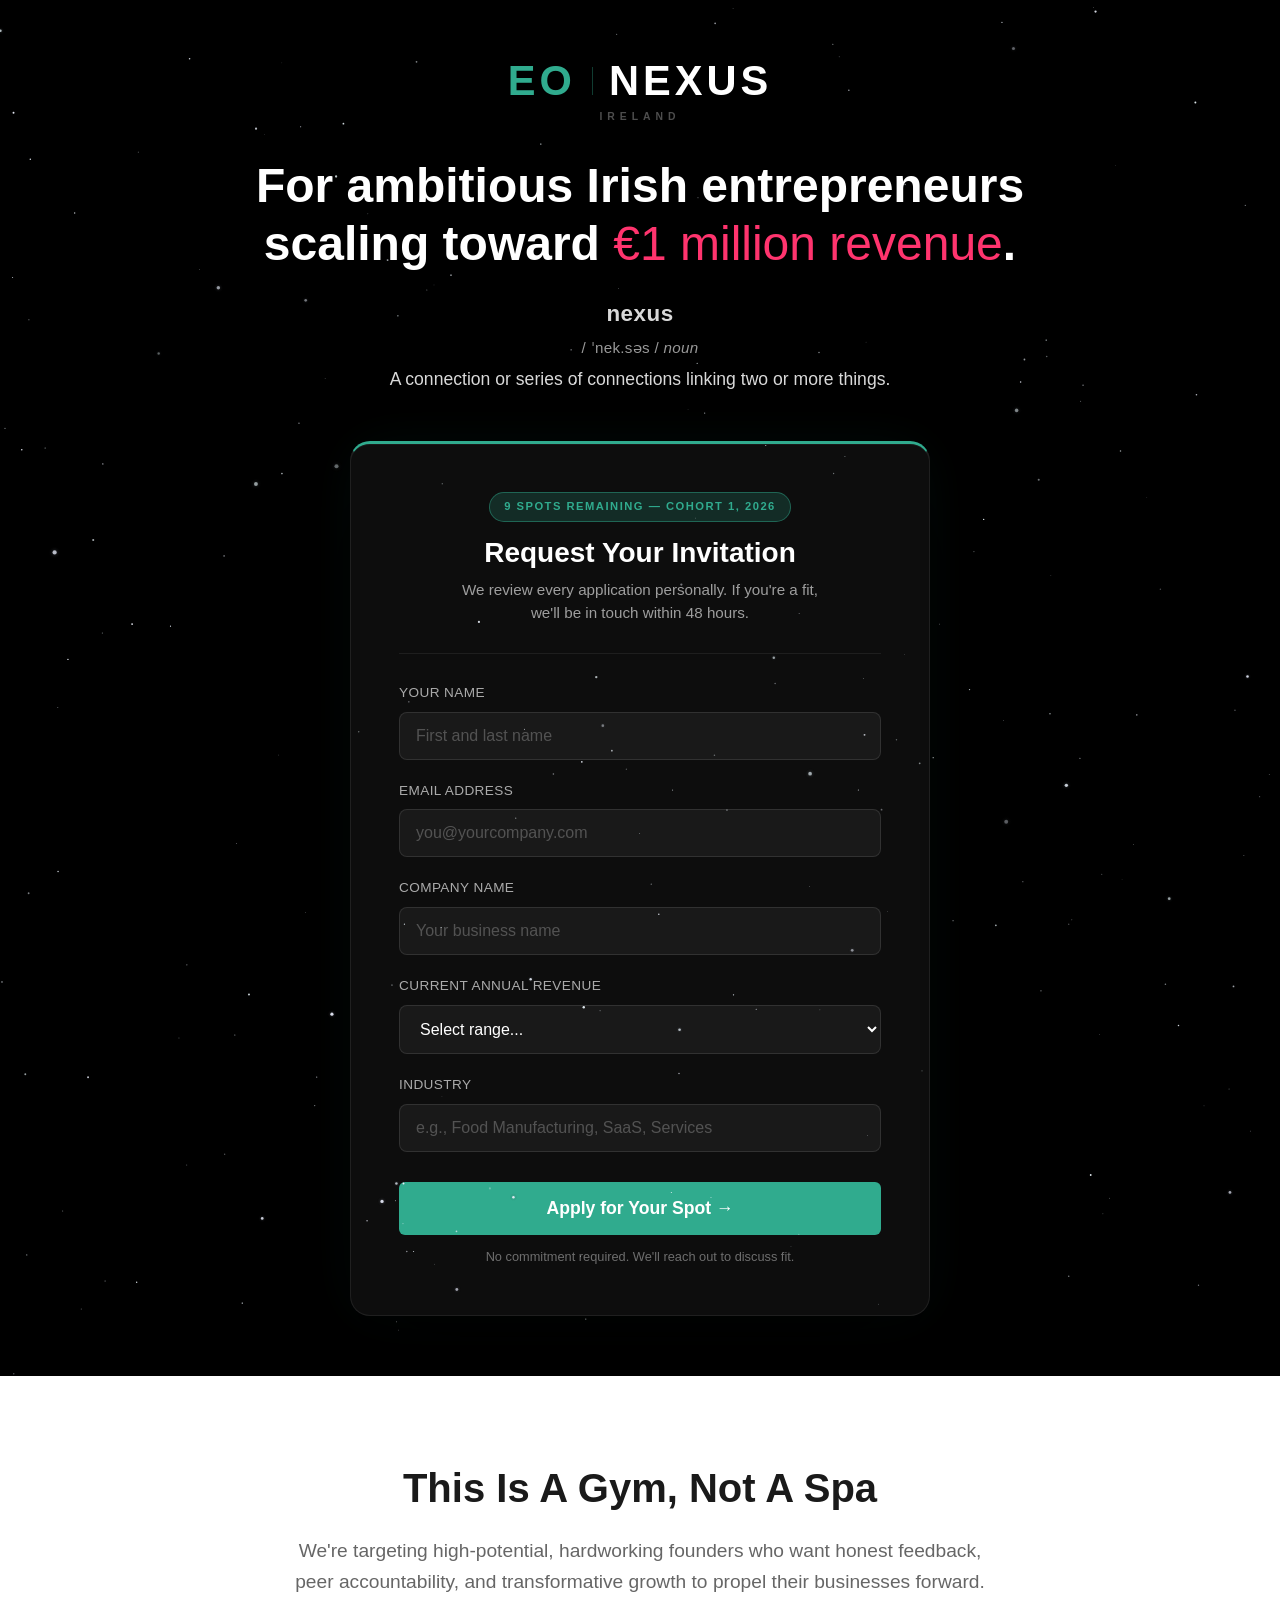
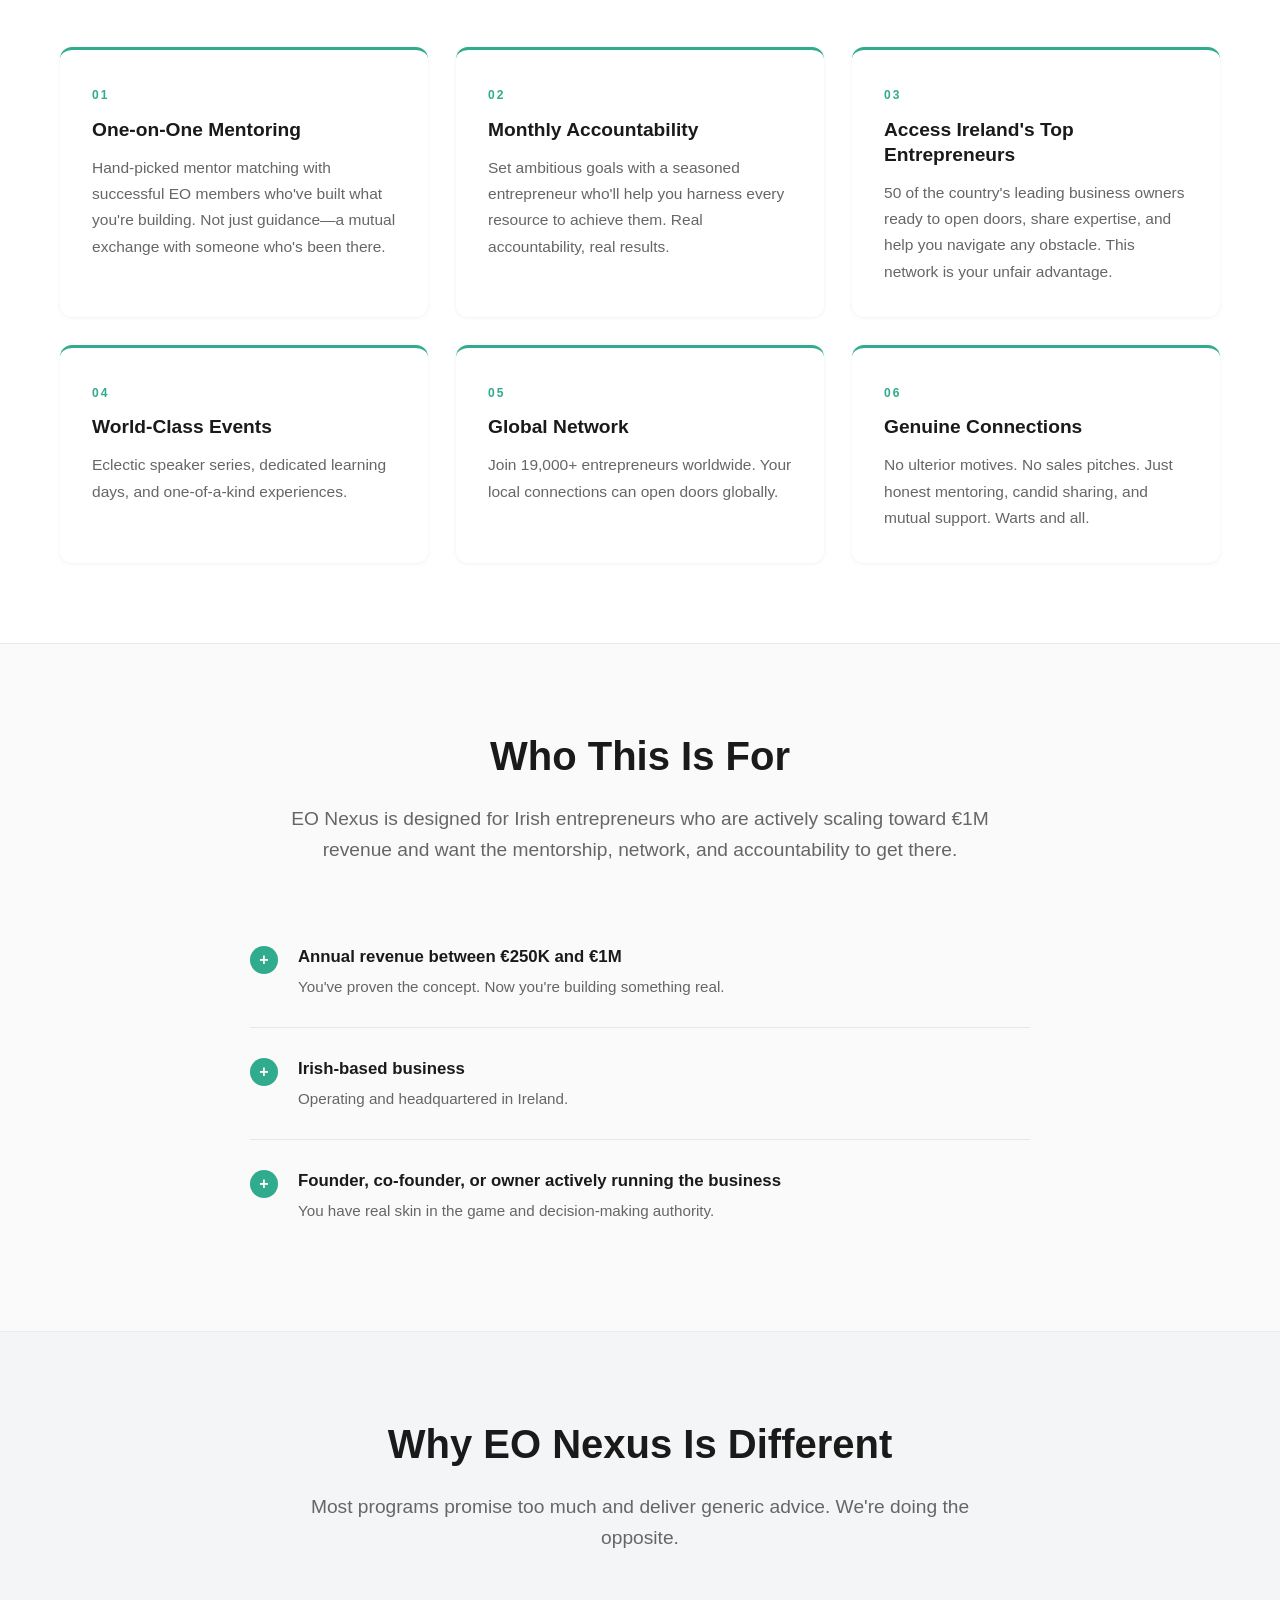
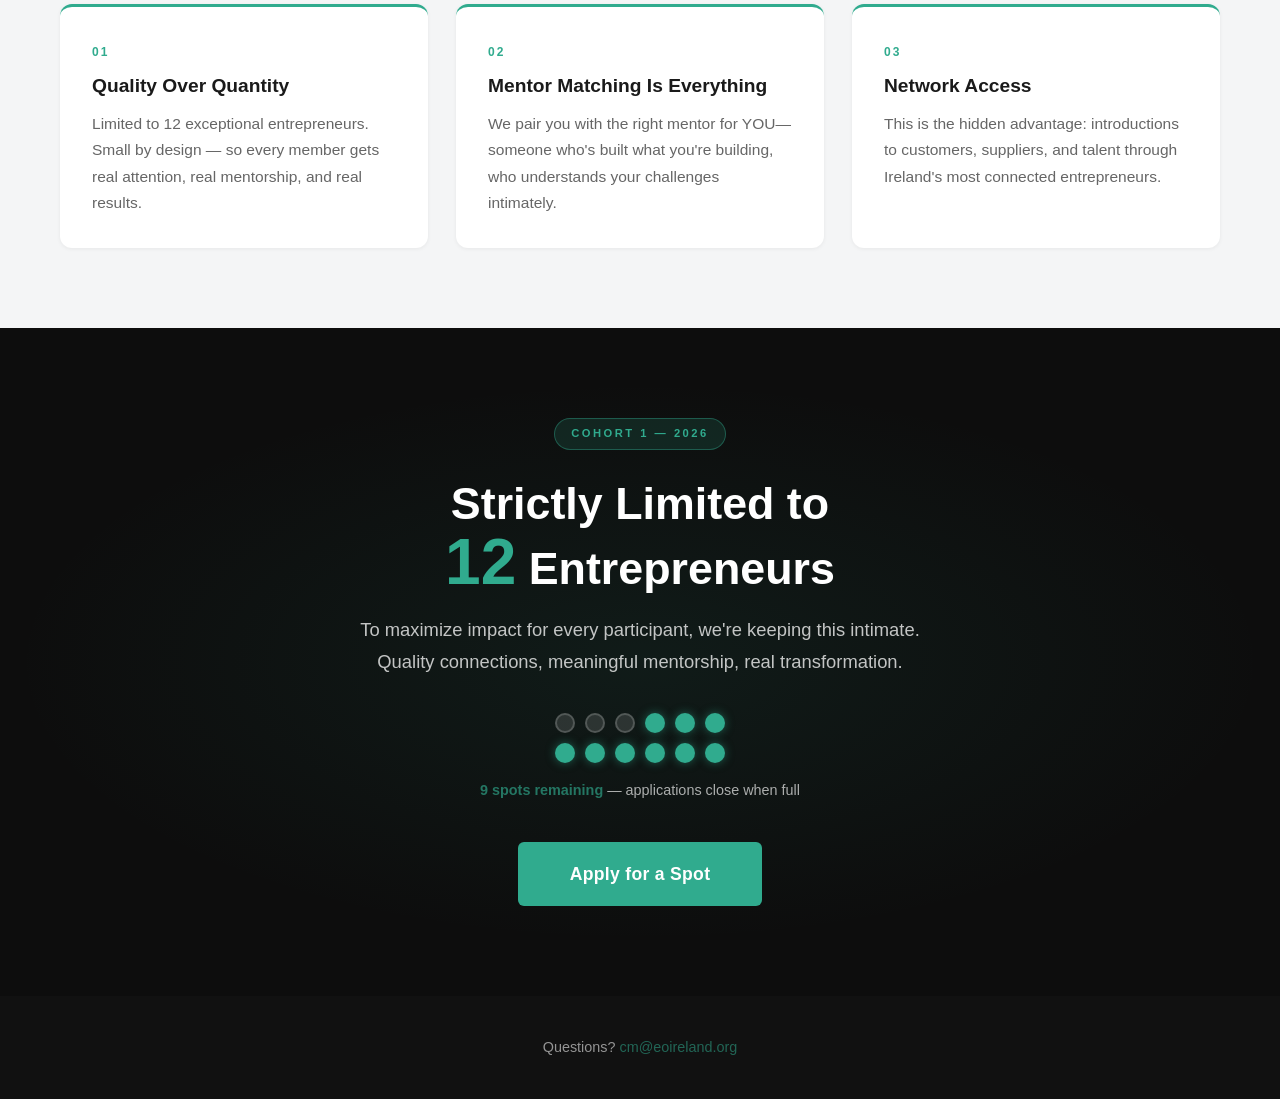
==== index.html @ d8dc3674 "update benefit description to reflect increased number of leading business owners" ====
<!DOCTYPE html>
<html lang="en">
<head>
    <meta charset="UTF-8">
    <meta name="viewport" content="width=device-width, initial-scale=1.0">
    <title>EO Nexus Ireland | For Ambitious Irish Entrepreneurs Scaling to €1M</title>
    <meta name="description" content="Limited to 12 exceptional Irish entrepreneurs. Hand-picked mentorship. Access to Ireland's top business leaders.">
    <link rel="icon" type="image/png" href="favicon.ico">
    <link rel="stylesheet" href="styles.css">
</head>
<body>
    <section class="hero">
        <canvas id="starCanvas"></canvas>
        <div class="container">
            <div class="hero-content">
                <div class="logo">
                    <div class="logo-wordmark">
                        <span class="logo-eo">EO</span>
                        <span class="logo-bar"></span>
                        <span class="logo-nexus">NEXUS</span>
                    </div>
                    <div class="logo-region">Ireland</div>
                </div>
                
                <h1>For ambitious Irish entrepreneurs scaling toward <span class="highlight">€1 million revenue</span>.</h1>

                <p class="definition">
                    <span class="definition-word">nexus</span>
                    <span class="definition-meta">/ ˈnek.səs / <em>noun</em></span>
                    <span class="definition-text">A connection or series of connections linking two or more things.</span>
                </p>
                
                <div class="cta-section" id="applyForm">
                    <div class="form-header">
                        <span class="form-badge">9 Spots Remaining — Cohort 1, 2026</span>
                        <h2 class="form-heading">Request Your Invitation</h2>
                        <p class="form-subtext">We review every application personally. If you're a fit, we'll be in touch within 48 hours.</p>
                    </div>

                    <hr class="form-divider">
                    <div id="successMessage" class="success-message">
                        Application received. We'll review it and be in touch within 48 hours.
                    </div>

                    <form id="interestForm">
                        <div class="form-group">
                            <label for="name">Your Name</label>
                            <input type="text" id="name" name="name" placeholder="First and last name" required>
                        </div>

                        <div class="form-group">
                            <label for="email">Email Address</label>
                            <input type="email" id="email" name="email" placeholder="you@yourcompany.com" required>
                        </div>

                        <div class="form-group">
                            <label for="company">Company Name</label>
                            <input type="text" id="company" name="company" placeholder="Your business name" required>
                        </div>

                        <div class="form-group">
                            <label for="revenue">Current Annual Revenue</label>
                            <select id="revenue" name="revenue" required>
                                <option value="">Select range...</option>
                                <option value="under-250k">Under €250K</option>
                                <option value="250k-500k">€250K – €500K</option>
                                <option value="500k-750k">€500K – €750K</option>
                                <option value="750k-1m">€750K – €1M</option>
                                <option value="over-1m">Over €1M</option>
                            </select>
                        </div>

                        <div class="form-group">
                            <label for="industry">Industry</label>
                            <input type="text" id="industry" name="industry" placeholder="e.g., Food Manufacturing, SaaS, Services" required>
                        </div>

                        <button type="submit" class="btn-primary">Apply for Your Spot &rarr;</button>
                        <p class="form-disclaimer">No commitment required. We'll reach out to discuss fit.</p>
                    </form>
                </div>
            </div>
        </div>
    </section>

    <section class="section">
        <div class="container">
            <h2>This Is A Gym, Not A Spa</h2>
            <p class="section-intro">
                We're targeting high-potential, hardworking founders who want honest feedback, 
                peer accountability, and transformative growth to propel their businesses forward.
            </p>
            
            <div class="benefits-grid">
                <div class="benefit-card">
                    <span class="card-number">01</span>
                    <h3>One-on-One Mentoring</h3>
                    <p>Hand-picked mentor matching with successful EO members who've built what you're building. Not just guidance—a mutual exchange with someone who's been there.</p>
                </div>

                <div class="benefit-card">
                    <span class="card-number">02</span>
                    <h3>Monthly Accountability</h3>
                    <p>Set ambitious goals with a seasoned entrepreneur who'll help you harness every resource to achieve them. Real accountability, real results.</p>
                </div>

                <div class="benefit-card">
                    <span class="card-number">03</span>
                    <h3>Access Ireland's Top Entrepreneurs</h3>
                    <p>50 of the country's leading business owners ready to open doors, share expertise, and help you navigate any obstacle. This network is your unfair advantage.</p>
                </div>

                <div class="benefit-card">
                    <span class="card-number">04</span>
                    <h3>World-Class Events</h3>
                    <p>Eclectic speaker series, dedicated learning days, and one-of-a-kind experiences.</p>
                </div>

                <div class="benefit-card">
                    <span class="card-number">05</span>
                    <h3>Global Network</h3>
                    <p>Join 19,000+ entrepreneurs worldwide. Your local connections can open doors globally.</p>
                </div>

                <div class="benefit-card">
                    <span class="card-number">06</span>
                    <h3>Genuine Connections</h3>
                    <p>No ulterior motives. No sales pitches. Just honest mentoring, candid sharing, and mutual support. Warts and all.</p>
                </div>
            </div>
        </div>
    </section>

    <section class="who-for">
        <div class="container">
            <h2>Who This Is For</h2>
            <p class="section-intro">
                EO Nexus is designed for Irish entrepreneurs who are actively scaling toward €1M revenue and want the mentorship, network, and accountability to get there.
            </p>
            
            <ul class="criteria-list">
                <li class="criteria-item">
                    <span class="criteria-check">+</span>
                    <div>
                        <strong>Annual revenue between €250K and €1M</strong>
                        <p>You've proven the concept. Now you're building something real.</p>
                    </div>
                </li>
                <li class="criteria-item">
                    <span class="criteria-check">+</span>
                    <div>
                        <strong>Irish-based business</strong>
                        <p>Operating and headquartered in Ireland.</p>
                    </div>
                </li>
                <li class="criteria-item">
                    <span class="criteria-check">+</span>
                    <div>
                        <strong>Founder, co-founder, or owner actively running the business</strong>
                        <p>You have real skin in the game and decision-making authority.</p>
                    </div>
                </li>
            </ul>
        </div>
    </section>

    <section class="section section-dark">
        <div class="container">
            <h2>Why EO Nexus Is Different</h2>
            <p class="section-intro">
                Most programs promise too much and deliver generic advice. We're doing the opposite.
            </p>
            
            <div class="benefits-grid">
                <div class="benefit-card">
                    <span class="card-number">01</span>
                    <h3>Quality Over Quantity</h3>
                    <p>Limited to 12 exceptional entrepreneurs. Small by design — so every member gets real attention, real mentorship, and real results.</p>
                </div>

                <div class="benefit-card">
                    <span class="card-number">02</span>
                    <h3>Mentor Matching Is Everything</h3>
                    <p>We pair you with the right mentor for YOU—someone who's built what you're building, who understands your challenges intimately.</p>
                </div>

                <div class="benefit-card">
                    <span class="card-number">03</span>
                    <h3>Network Access</h3>
                    <p>This is the hidden advantage: introductions to customers, suppliers, and talent through Ireland's most connected entrepreneurs.</p>
                </div>
            </div>
        </div>
    </section>

    <section class="exclusivity">
        <div class="container">
            <div class="exclusivity-content">
                <div class="spots-indicator">
                    <span class="spots-label">COHORT 1 — 2026</span>
                </div>
                <h2>Strictly Limited to<br><span class="spots-number">12</span> Entrepreneurs</h2>
                <p class="exclusivity-body">
                    To maximize impact for every participant, we're keeping this intimate.
                    Quality connections, meaningful mentorship, real transformation.
                </p>
                <div class="spots-grid">
                    <div class="spot taken"></div>
                    <div class="spot taken"></div>
                    <div class="spot taken"></div>
                    <div class="spot available"></div>
                    <div class="spot available"></div>
                    <div class="spot available"></div>
                    <div class="spot available"></div>
                    <div class="spot available"></div>
                    <div class="spot available"></div>
                    <div class="spot available"></div>
                    <div class="spot available"></div>
                    <div class="spot available"></div>
                </div>
                <p class="spots-status"><span class="spots-remaining">9 spots remaining</span> — applications close when full</p>
                <a href="#applyForm" class="btn-exclusivity">Apply for a Spot</a>
            </div>
        </div>
    </section>

    <footer class="footer">
        <div class="container">
            <p>Questions? <a href="mailto:cm@eoireland.org">cm@eoireland.org</a></p>
        </div>
    </footer>

    <script>
        (function () {
            const canvas = document.getElementById('starCanvas');
            const ctx = canvas.getContext('2d');

            const STAR_COUNT = 220;
            const stars = [];

            function resize() {
                canvas.width = canvas.offsetWidth;
                canvas.height = canvas.offsetHeight;
            }

            function rand(min, max) {
                return Math.random() * (max - min) + min;
            }

            function createStar() {
                const size = Math.random();
                return {
                    x: rand(0, canvas.width),
                    y: rand(0, canvas.height),
                    // three tiers: tiny, medium, bright
                    radius: size < 0.7 ? rand(0.3, 0.8) : size < 0.93 ? rand(0.8, 1.4) : rand(1.4, 2.2),
                    // subtle blue/white tint like Grok's palette
                    hue: rand(190, 230),
                    opacity: rand(0.3, 1),
                    twinkleSpeed: rand(0.003, 0.012),
                    twinkleDir: Math.random() < 0.5 ? 1 : -1,
                    driftX: rand(-0.02, 0.02),
                    driftY: rand(-0.01, 0.01),
                };
            }

            function initStars() {
                stars.length = 0;
                for (let i = 0; i < STAR_COUNT; i++) {
                    stars.push(createStar());
                }
            }

            function drawStar(s) {
                ctx.beginPath();
                ctx.arc(s.x, s.y, s.radius, 0, Math.PI * 2);
                ctx.fillStyle = `hsla(${s.hue}, 60%, 95%, ${s.opacity})`;
                ctx.fill();

                // glow for the larger stars
                if (s.radius > 1.2) {
                    ctx.beginPath();
                    ctx.arc(s.x, s.y, s.radius * 3, 0, Math.PI * 2);
                    const grad = ctx.createRadialGradient(s.x, s.y, 0, s.x, s.y, s.radius * 3);
                    grad.addColorStop(0, `hsla(${s.hue}, 70%, 90%, ${s.opacity * 0.25})`);
                    grad.addColorStop(1, 'transparent');
                    ctx.fillStyle = grad;
                    ctx.fill();
                }
            }

            function tick() {
                ctx.clearRect(0, 0, canvas.width, canvas.height);

                for (const s of stars) {
                    // twinkle
                    s.opacity += s.twinkleSpeed * s.twinkleDir;
                    if (s.opacity >= 1)      { s.opacity = 1;   s.twinkleDir = -1; }
                    else if (s.opacity <= 0.15) { s.opacity = 0.15; s.twinkleDir = 1; }

                    // slow drift
                    s.x += s.driftX;
                    s.y += s.driftY;

                    // wrap around edges
                    if (s.x < 0) s.x = canvas.width;
                    if (s.x > canvas.width) s.x = 0;
                    if (s.y < 0) s.y = canvas.height;
                    if (s.y > canvas.height) s.y = 0;

                    drawStar(s);
                }

                requestAnimationFrame(tick);
            }

            window.addEventListener('resize', () => {
                resize();
                initStars();
            });

            resize();
            initStars();
            tick();
        })();

        document.getElementById('interestForm').addEventListener('submit', async function(e) {
            e.preventDefault();

            const submitBtn = this.querySelector('button[type="submit"]');
            const originalText = submitBtn.innerHTML;
            submitBtn.textContent = 'Submitting...';
            submitBtn.disabled = true;

            const formData = new FormData(this);

            try {
                const response = await fetch("https://script.google.com/macros/s/AKfycbzRDS-T9kE5uAwz7fj_XmFc9R9fgwTdM7nwCqtqgIvEFOs3jNVZlJSsEtFuts1oqIKc/exec", {
                    method: "POST",
                    body: formData
                });

                const data = await response.json();

                if (data.result === 'success') {
                    document.getElementById('successMessage').classList.add('show');
                    this.reset();

                    setTimeout(function() {
                        document.getElementById('successMessage').classList.remove('show');
                    }, 5000);
                } else {
                    alert("Something went wrong. Please email info@eonexusireland.com directly.");
                }
            } catch (error) {
                console.error('Form submission error:', error);
                alert("Something went wrong. Please email info@eonexusireland.com directly.");
            } finally {
                submitBtn.innerHTML = originalText;
                submitBtn.disabled = false;
            }
        });
    </script>
</body>
</html>
---- styles.css ----
* {
    margin: 0;
    padding: 0;
    box-sizing: border-box;
}

html {
    scroll-behavior: smooth;
    background: #000000;
}

body {
    font-family: -apple-system, BlinkMacSystemFont, 'Segoe UI', Roboto, Oxygen, Ubuntu, Cantarell, sans-serif;
    line-height: 1.6;
    color: #1a1a1a;
    background: #ffffff;
}

.container {
    max-width: 1200px;
    margin: 0 auto;
    padding: 0 20px;
}

/* ─── Hero ─────────────────────────────────── */

.hero {
    min-height: 90vh;
    display: flex;
    align-items: center;
    background: #000000;
    color: white;
    padding: 60px 0;
    position: relative;
    overflow: hidden;
}

#starCanvas {
    position: absolute;
    top: 0;
    left: 0;
    width: 100%;
    height: 100%;
    pointer-events: none;
}

.hero-content {
    max-width: 800px;
    margin: 0 auto;
    text-align: center;
}

.logo {
    display: flex;
    flex-direction: column;
    align-items: center;
    gap: 7px;
    margin-bottom: 2rem;
}

.logo-wordmark {
    display: flex;
    align-items: center;
    gap: 16px;
    font-size: 2.6rem;
    font-weight: 800;
    letter-spacing: 4px;
    line-height: 1;
}

.logo-eo {
    color: #30AB8E;
}

.logo-bar {
    display: inline-block;
    width: 1px;
    height: 1.75rem;
    background: rgba(48, 171, 142, 0.35);
}

.logo-nexus {
    color: white;
}

.logo-region {
    font-size: 0.65rem;
    font-weight: 600;
    letter-spacing: 5px;
    text-transform: uppercase;
    color: rgba(255, 255, 255, 0.3);
}

h1 {
    font-size: 3rem;
    margin-bottom: 1.5rem;
    line-height: 1.2;
    font-weight: 700;
}

.highlight {
    color: #ff346e;
    font-weight: 500;
}

.definition {
    display: flex;
    flex-direction: column;
    align-items: center;
    gap: 4px;
    margin-bottom: 2.5rem;
    opacity: 0.85;
}

.definition-word {
    font-size: 1.4rem;
    font-weight: 600;
    letter-spacing: 0.5px;
}

.definition-meta {
    font-size: 0.95rem;
    opacity: 0.7;
    letter-spacing: 0.3px;
}

.definition-meta em {
    font-style: italic;
}

.definition-text {
    font-size: 1.1rem;
    font-weight: 300;
    max-width: 520px;
}

/* ─── CTA Form ──────────────────────────────── */

.cta-section {
    background: #0d0d0d;
    border-radius: 20px;
    padding: 48px;
    margin: 48px auto 0;
    max-width: 580px;
    border: 1px solid rgba(255, 255, 255, 0.08);
    border-top: 3px solid #30AB8E;
    box-shadow:
        0 50px 100px rgba(0, 0, 0, 0.7),
        0 0 60px rgba(48, 171, 142, 0.07),
        inset 0 1px 0 rgba(255, 255, 255, 0.05);
}

.form-header {
    margin-bottom: 28px;
    text-align: center;
}

.form-badge {
    display: inline-block;
    background: rgba(48, 171, 142, 0.2);
    border: 1px solid rgba(48, 171, 142, 0.45);
    color: #30AB8E;
    font-size: 0.7rem;
    font-weight: 700;
    letter-spacing: 1.5px;
    text-transform: uppercase;
    padding: 5px 14px;
    border-radius: 100px;
    margin-bottom: 14px;
}

.form-heading {
    font-size: 1.75rem;
    font-weight: 700;
    margin-bottom: 10px;
    color: white;
    line-height: 1.2;
}

.form-subtext {
    font-size: 0.95rem;
    color: rgba(255, 255, 255, 0.6);
    line-height: 1.5;
    max-width: 380px;
    margin: 0 auto;
}

.form-divider {
    border: none;
    border-top: 1px solid rgba(255, 255, 255, 0.07);
    margin: 0 0 28px;
}

.form-group {
    margin-bottom: 20px;
    text-align: left;
}

label {
    display: block;
    margin-bottom: 8px;
    font-weight: 500;
    font-size: 0.85rem;
    letter-spacing: 0.4px;
    color: rgba(255, 255, 255, 0.65);
    text-transform: uppercase;
}

input, select, textarea {
    width: 100%;
    padding: 14px 16px;
    border: 1px solid rgba(255, 255, 255, 0.1);
    border-radius: 8px;
    font-size: 1rem;
    background: rgba(255, 255, 255, 0.05);
    color: white;
    transition: all 0.25s ease;
    font-family: inherit;
}

input::placeholder, textarea::placeholder {
    color: rgba(255, 255, 255, 0.25);
}

select option {
    background: #1a1a1a;
    color: white;
}

input:focus, select:focus, textarea:focus {
    outline: none;
    border-color: #30AB8E;
    background: rgba(48, 171, 142, 0.06);
    box-shadow: 0 0 0 3px rgba(48, 171, 142, 0.12);
}

.btn-primary {
    background: #30AB8E;
    color: #ffffff;
    padding: 16px 48px;
    border: none;
    border-radius: 6px;
    font-size: 1.1rem;
    font-weight: 600;
    cursor: pointer;
    transition: all 0.3s ease;
    width: 100%;
    margin-top: 10px;
}

.btn-primary:hover {
    background: #27967c;
    transform: translateY(-2px);
    box-shadow: 0 10px 25px rgba(48, 171, 142, 0.35);
}

.form-disclaimer {
    text-align: center;
    font-size: 0.8rem;
    color: rgba(255, 255, 255, 0.4);
    margin-top: 12px;
}

.success-message {
    display: none;
    background: rgba(48, 171, 142, 0.15);
    border: 1px solid rgba(48, 171, 142, 0.4);
    color: #30AB8E;
    padding: 20px;
    border-radius: 6px;
    margin-bottom: 20px;
    text-align: center;
    font-weight: 500;
}

.success-message.show {
    display: block;
}

/* ─── Section Shared ────────────────────────── */

.section {
    padding: 80px 0;
}

.section-dark {
    background: #f4f5f6;
}

h2 {
    font-size: 2.5rem;
    margin-bottom: 1rem;
    text-align: center;
    font-weight: 700;
}

.section-intro {
    text-align: center;
    max-width: 700px;
    margin: 0 auto 50px;
    font-size: 1.2rem;
    color: #666;
}

/* ─── Benefit Cards ─────────────────────────── */

.benefits-grid {
    display: grid;
    grid-template-columns: repeat(auto-fit, minmax(280px, 1fr));
    gap: 28px;
    margin-top: 50px;
}

.benefit-card {
    background: #ffffff;
    padding: 36px 32px 32px;
    border-radius: 12px;
    box-shadow: 0 1px 4px rgba(0,0,0,0.06);
    border-top: 3px solid #30AB8E;
    display: flex;
    flex-direction: column;
    gap: 12px;
    transition: transform 0.2s ease, box-shadow 0.2s ease;
}

.benefit-card:hover {
    transform: translateY(-4px);
    box-shadow: 0 12px 32px rgba(0,0,0,0.1);
}

.card-number {
    font-size: 0.75rem;
    font-weight: 700;
    letter-spacing: 2px;
    color: #30AB8E;
    text-transform: uppercase;
}

.benefit-card h3 {
    font-size: 1.2rem;
    font-weight: 700;
    color: #1a1a1a;
    line-height: 1.3;
    margin: 0;
}

.benefit-card p {
    color: #666;
    line-height: 1.7;
    font-size: 0.97rem;
    margin: 0;
}

/* ─── Who This Is For ───────────────────────── */

.who-for {
    background: #fafafa;
    color: #1a1a1a;
    padding: 80px 0;
    border-top: 1px solid #ebebeb;
    border-bottom: 1px solid #ebebeb;
}

.criteria-list {
    list-style: none;
    padding: 0;
    margin: 48px auto 0;
    max-width: 780px;
    display: flex;
    flex-direction: column;
    gap: 0;
}

.criteria-item {
    display: flex;
    align-items: flex-start;
    gap: 20px;
    padding: 28px 0;
    border-bottom: 1px solid #e8e8e8;
}

.criteria-item:last-child {
    border-bottom: none;
}

.criteria-check {
    flex-shrink: 0;
    width: 28px;
    height: 28px;
    background: #30AB8E;
    border-radius: 50%;
    display: flex;
    align-items: center;
    justify-content: center;
    font-size: 1rem;
    font-weight: 600;
    color: white;
    margin-top: 2px;
    line-height: 1;
}

.criteria-item strong {
    display: block;
    font-size: 1.05rem;
    font-weight: 700;
    margin-bottom: 4px;
    color: #1a1a1a;
}

.criteria-item p {
    margin: 0;
    font-size: 0.95rem;
    color: #666;
    line-height: 1.6;
}

/* ─── Exclusivity ───────────────────────────── */

.exclusivity {
    background: #0d0d0d;
    color: white;
    padding: 90px 0;
    text-align: center;
    position: relative;
    overflow: hidden;
}

.exclusivity::before {
    content: '';
    position: absolute;
    inset: 0;
    background: radial-gradient(ellipse 70% 60% at 50% 50%, rgba(48, 171, 142, 0.09) 0%, transparent 70%);
    pointer-events: none;
}

.exclusivity-content {
    max-width: 580px;
    margin: 0 auto;
    position: relative;
}

.spots-indicator {
    display: inline-block;
    background: rgba(48, 171, 142, 0.15);
    border: 1px solid rgba(48, 171, 142, 0.4);
    color: #30AB8E;
    font-size: 0.7rem;
    font-weight: 700;
    letter-spacing: 2.5px;
    padding: 6px 16px;
    border-radius: 100px;
    margin-bottom: 28px;
    text-transform: uppercase;
}

.exclusivity h2 {
    color: white;
    font-size: 2.8rem;
    line-height: 1.15;
    margin-bottom: 20px;
}

.spots-number {
    color: #30AB8E;
    font-size: 4rem;
    display: inline-block;
    line-height: 1;
}

.exclusivity-body {
    font-size: 1.15rem;
    opacity: 0.75;
    margin-bottom: 36px;
    line-height: 1.7;
}

.spots-grid {
    display: flex;
    justify-content: center;
    gap: 10px;
    flex-wrap: wrap;
    margin: 0 auto 16px;
    max-width: 170px;
}

.spot {
    width: 20px;
    height: 20px;
    border-radius: 50%;
    flex-shrink: 0;
}

.spot.taken {
    background: rgba(255, 255, 255, 0.12);
    border: 2px solid rgba(255, 255, 255, 0.18);
}

.spot.available {
    background: #30AB8E;
    box-shadow: 0 0 10px rgba(48, 171, 142, 0.5);
}

.spots-status {
    font-size: 0.9rem;
    opacity: 0.65;
    margin-bottom: 40px;
}

.spots-remaining {
    color: #30AB8E;
    font-weight: 700;
    opacity: 1;
}

.btn-exclusivity {
    display: inline-block;
    background: #30AB8E;
    color: #ffffff;
    padding: 18px 52px;
    border-radius: 6px;
    font-size: 1.1rem;
    font-weight: 700;
    text-decoration: none;
    letter-spacing: 0.3px;
    transition: all 0.3s ease;
}

.btn-exclusivity:hover {
    background: #27967c;
    transform: translateY(-2px);
    box-shadow: 0 14px 32px rgba(48, 171, 142, 0.4);
}

/* ─── Footer ────────────────────────────────── */

.footer {
    background: #111111;
    color: white;
    padding: 40px 0;
    text-align: center;
}

.footer p {
    opacity: 0.55;
    font-size: 0.9rem;
}

.footer a {
    color: #30AB8E;
    text-decoration: none;
}

.footer a:hover {
    text-decoration: underline;
}

/* ─── Responsive ────────────────────────────── */

@media (max-width: 768px) {
    h1 {
        font-size: 2rem;
    }

    h2 {
        font-size: 1.9rem;
    }

    .cta-section {
        padding: 32px 24px;
        border-radius: 16px;
    }

    .exclusivity {
        padding: 64px 0;
    }

    .exclusivity h2 {
        font-size: 2rem;
    }

    .spots-number {
        font-size: 3rem;
    }

    .btn-exclusivity {
        padding: 16px 36px;
        width: 100%;
        text-align: center;
    }
}
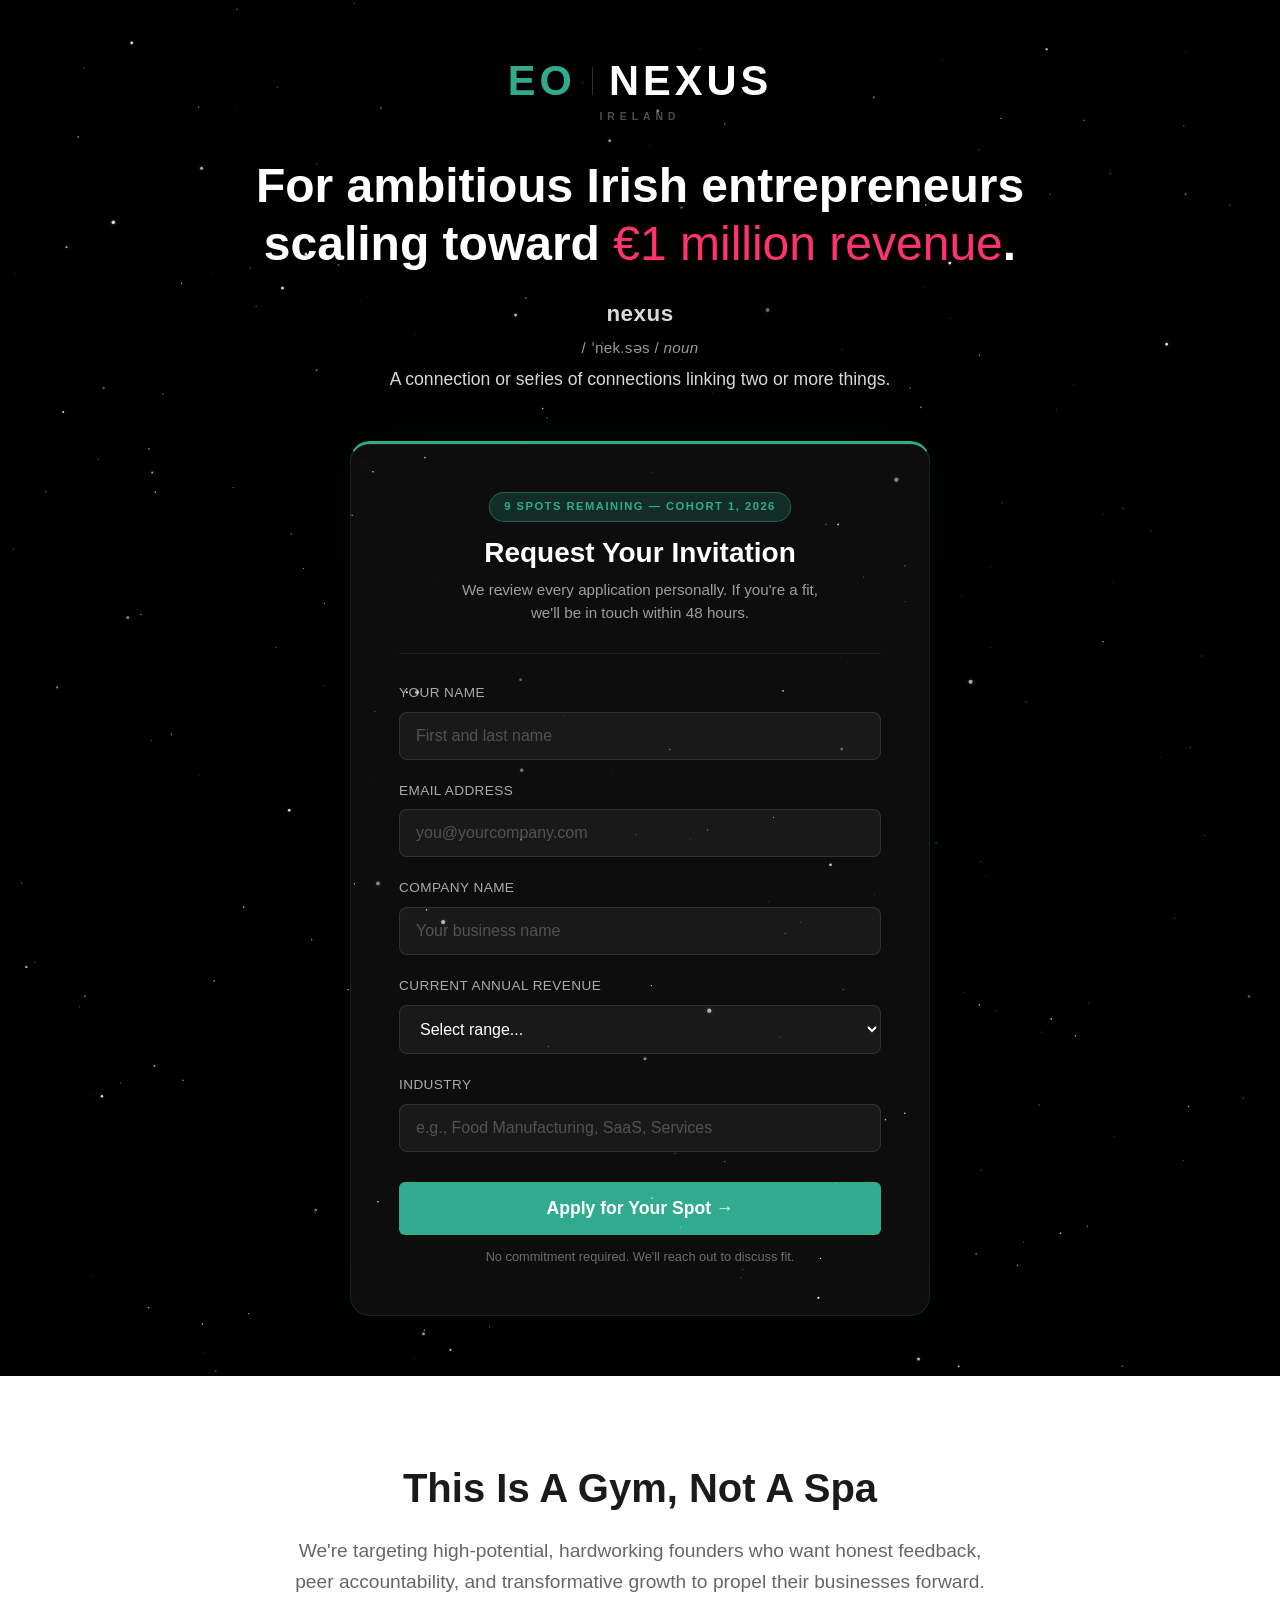
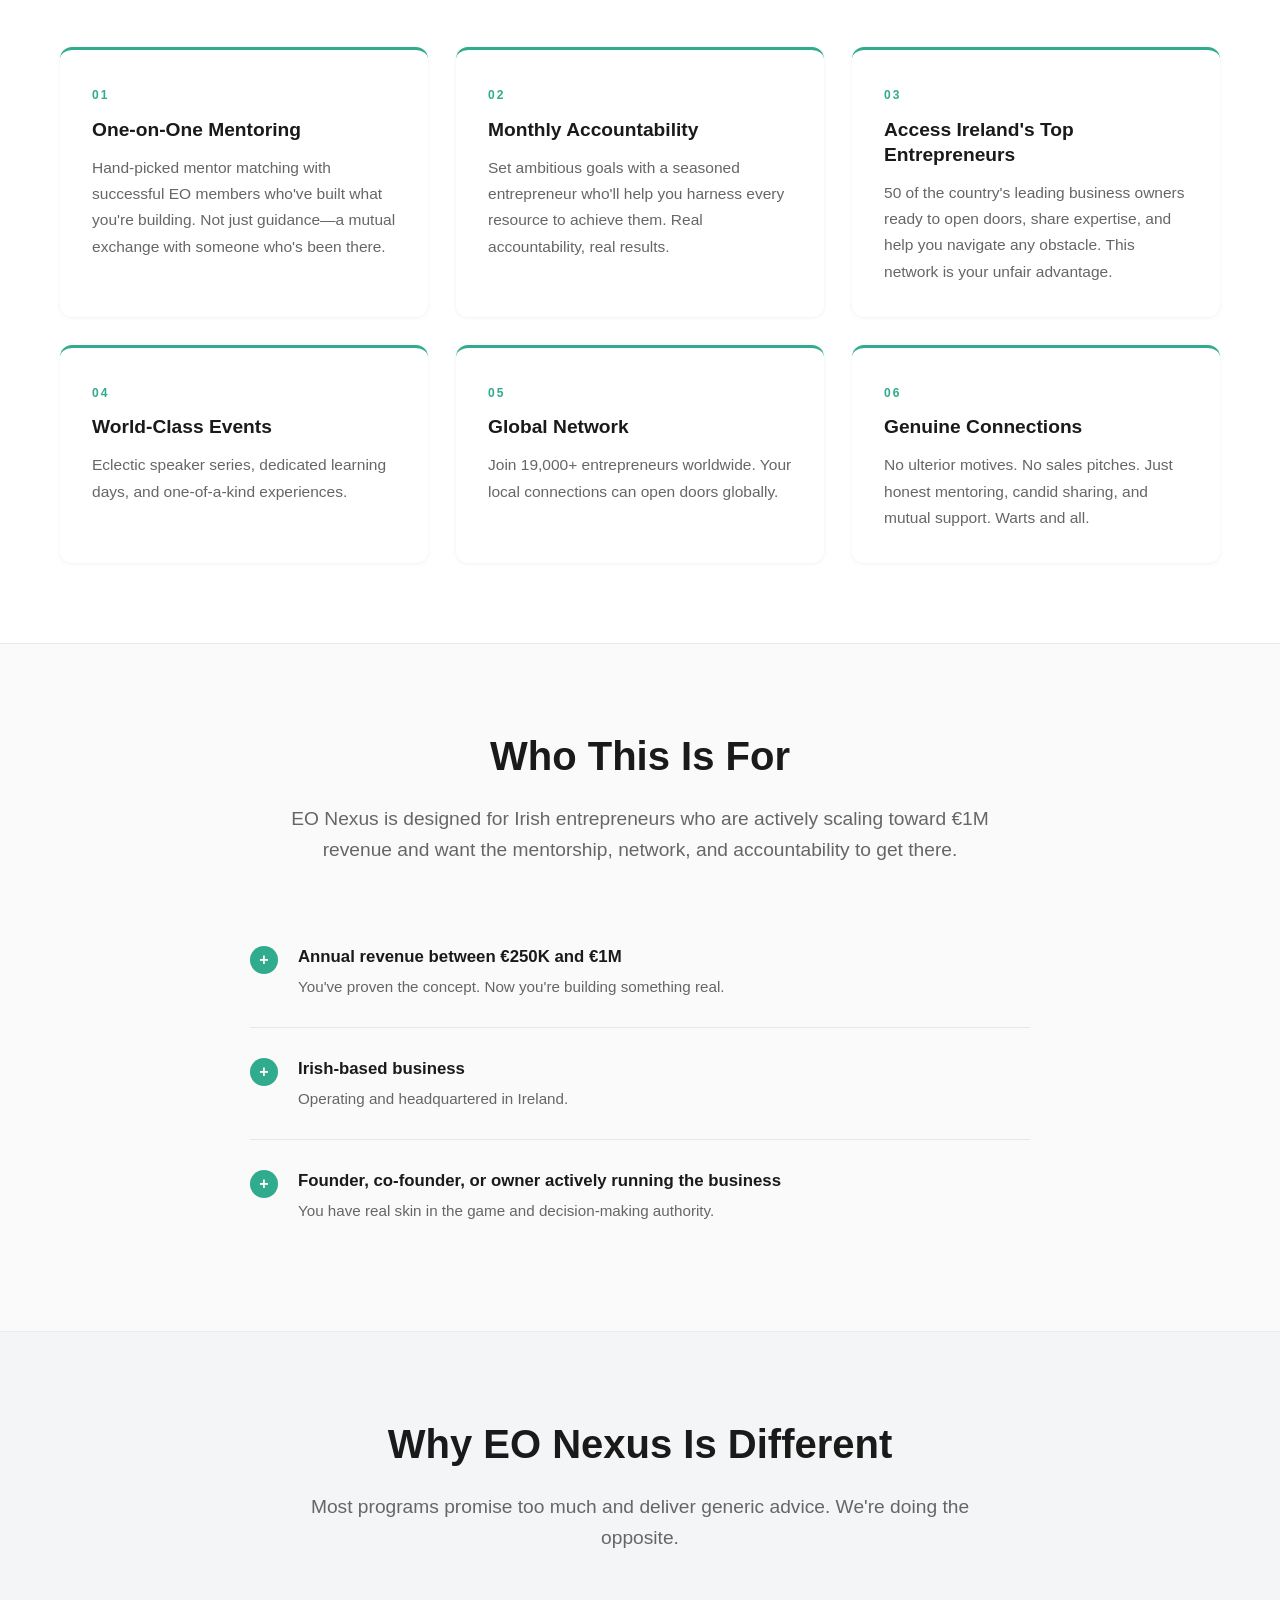
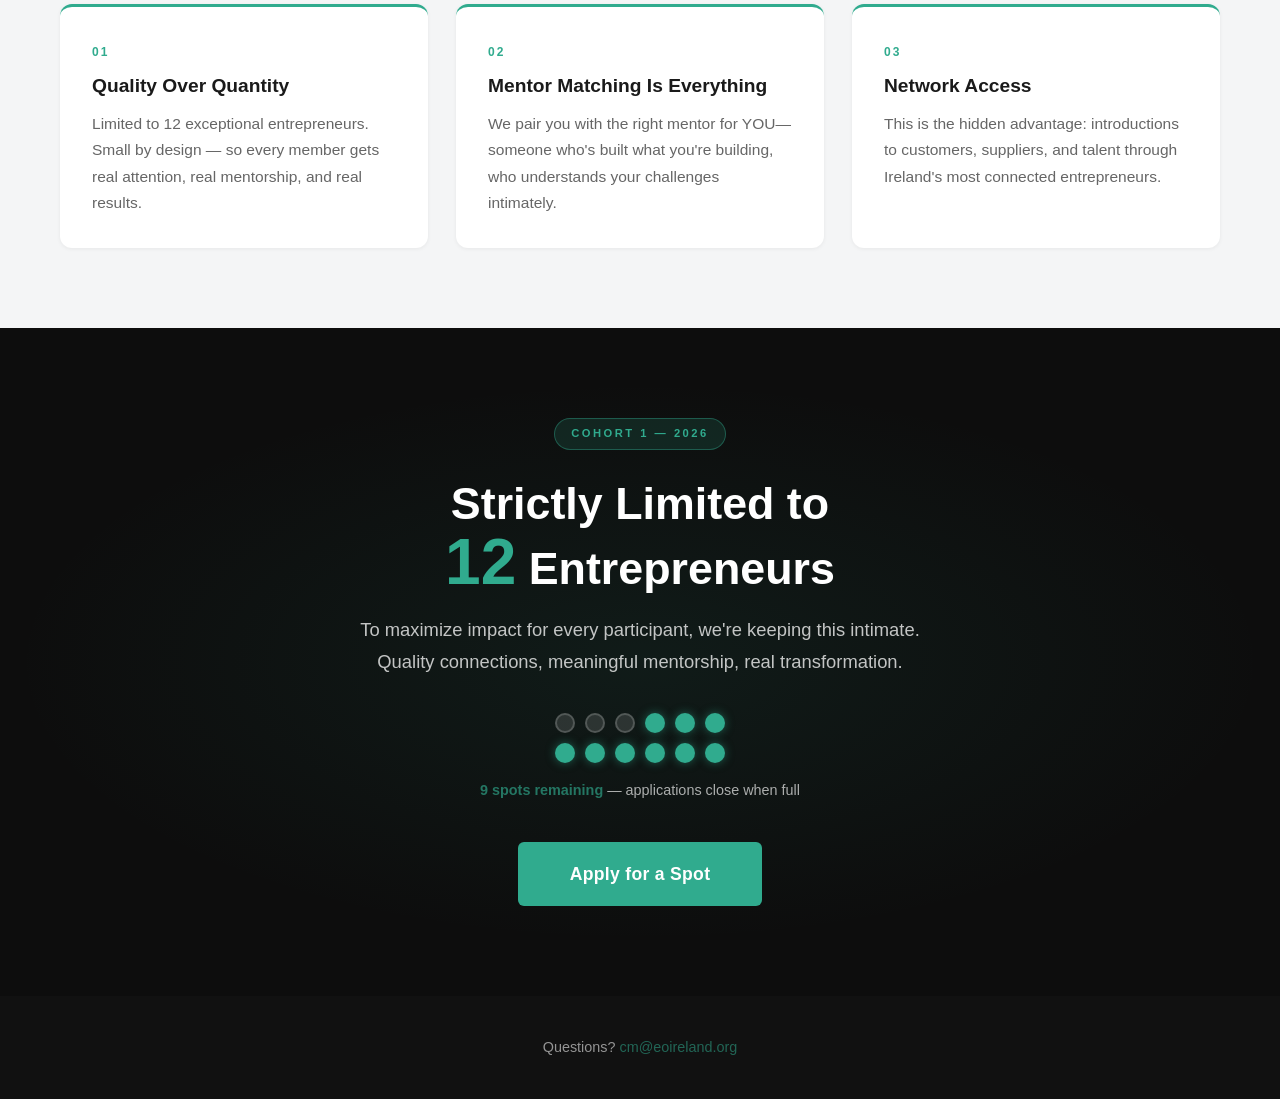
==== commit 26de277a: "add Google Analytics tracking script to header" ====
--- a/index.html
+++ b/index.html
@@ -7,6 +7,14 @@
     <meta name="description" content="Limited to 12 exceptional Irish entrepreneurs. Hand-picked mentorship. Access to Ireland's top business leaders.">
     <link rel="icon" type="image/png" href="favicon.ico">
     <link rel="stylesheet" href="styles.css">
+    <!-- Google tag (gtag.js) -->
+    <script async src="https://www.googletagmanager.com/gtag/js?id=G-VJ6G5GHTL7"></script>
+    <script>
+        window.dataLayer = window.dataLayer || [];
+        function gtag(){dataLayer.push(arguments);}
+        gtag('js', new Date());
+        gtag('config', 'G-VJ6G5GHTL7');
+    </script>
 </head>
 <body>
     <section class="hero">
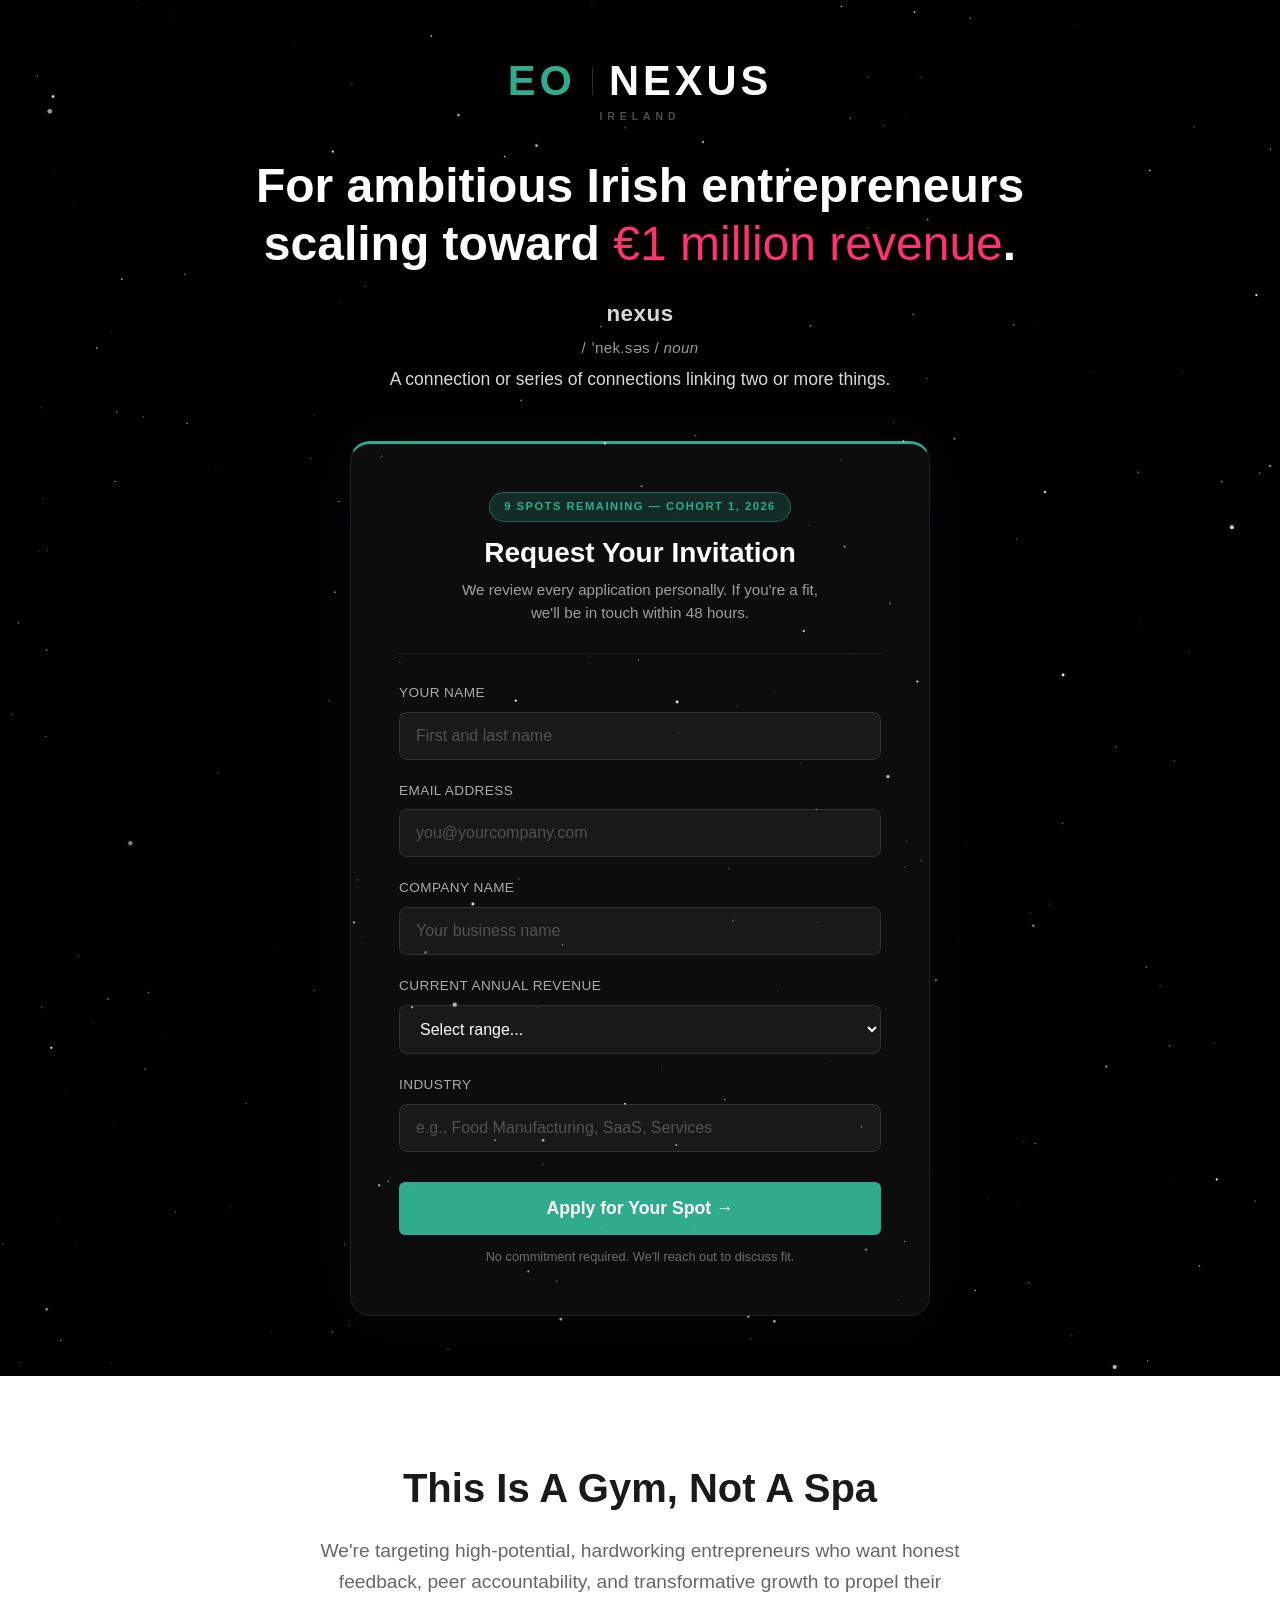
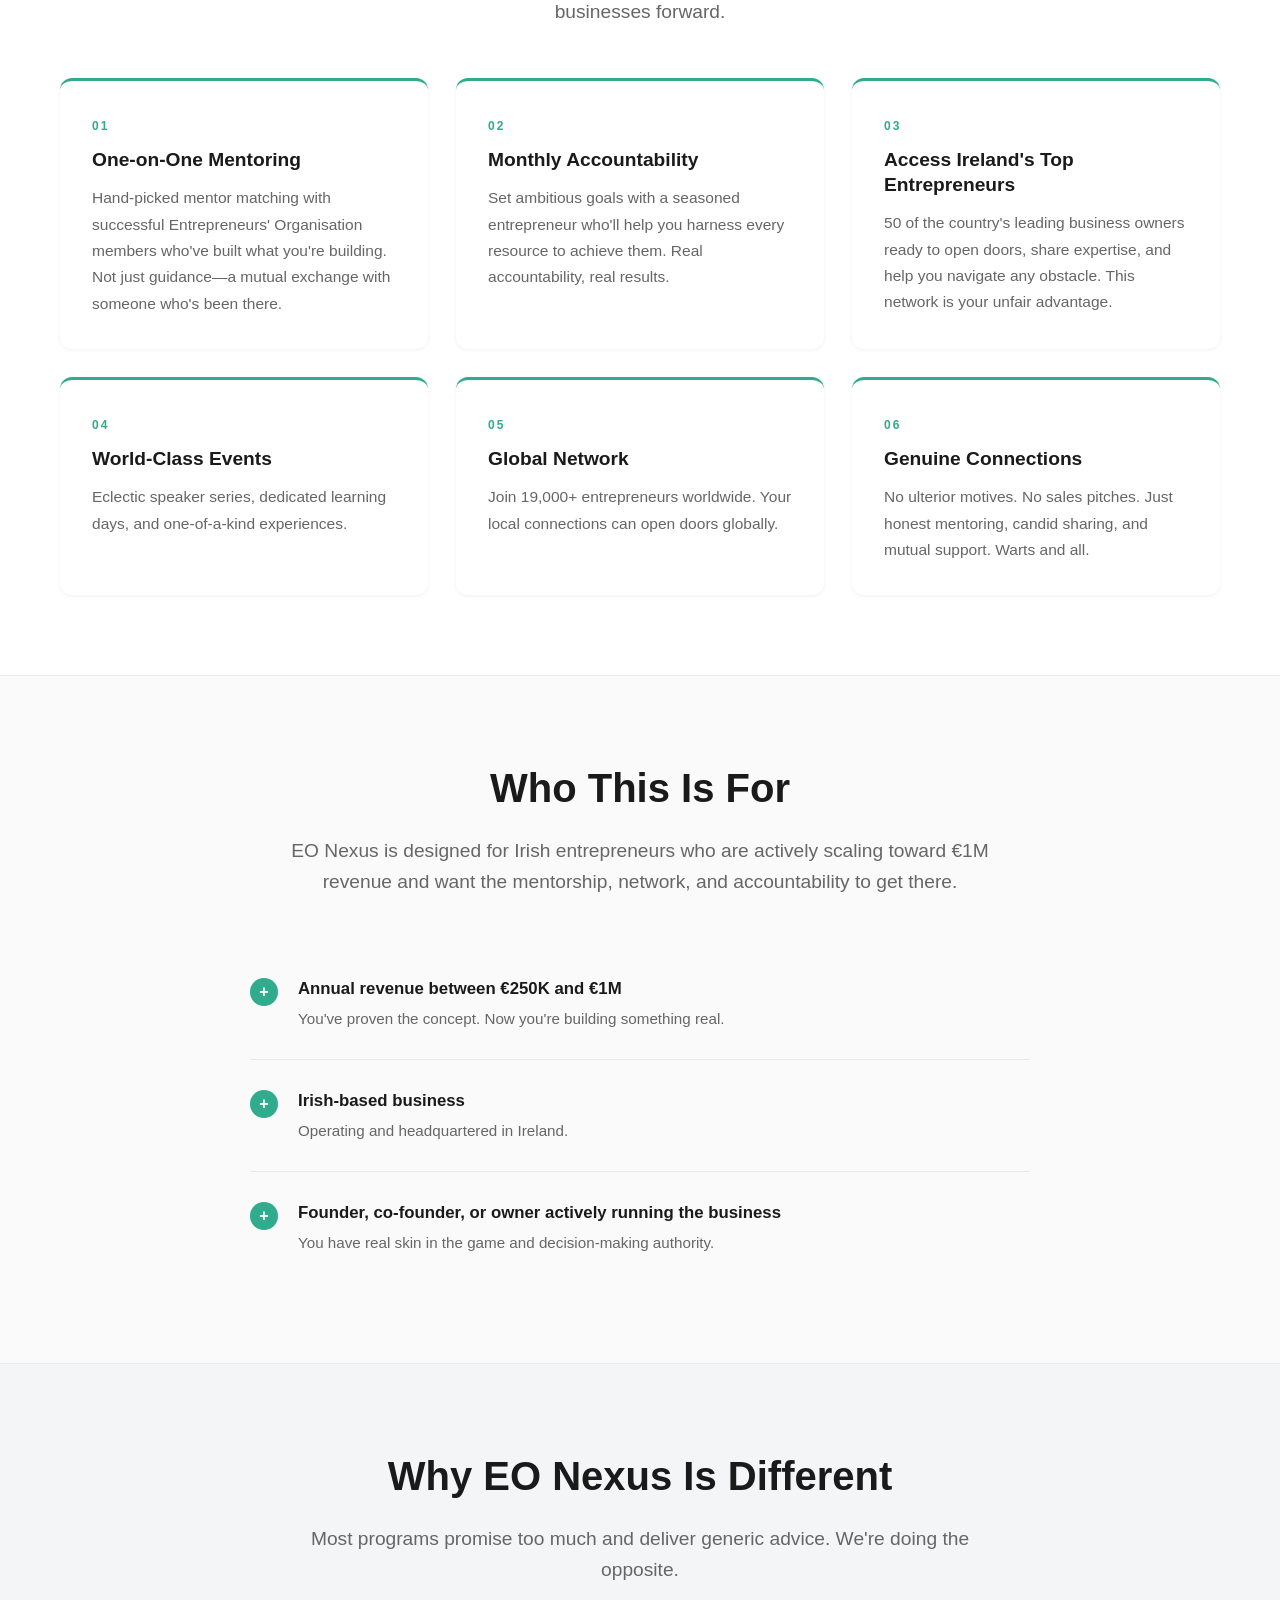
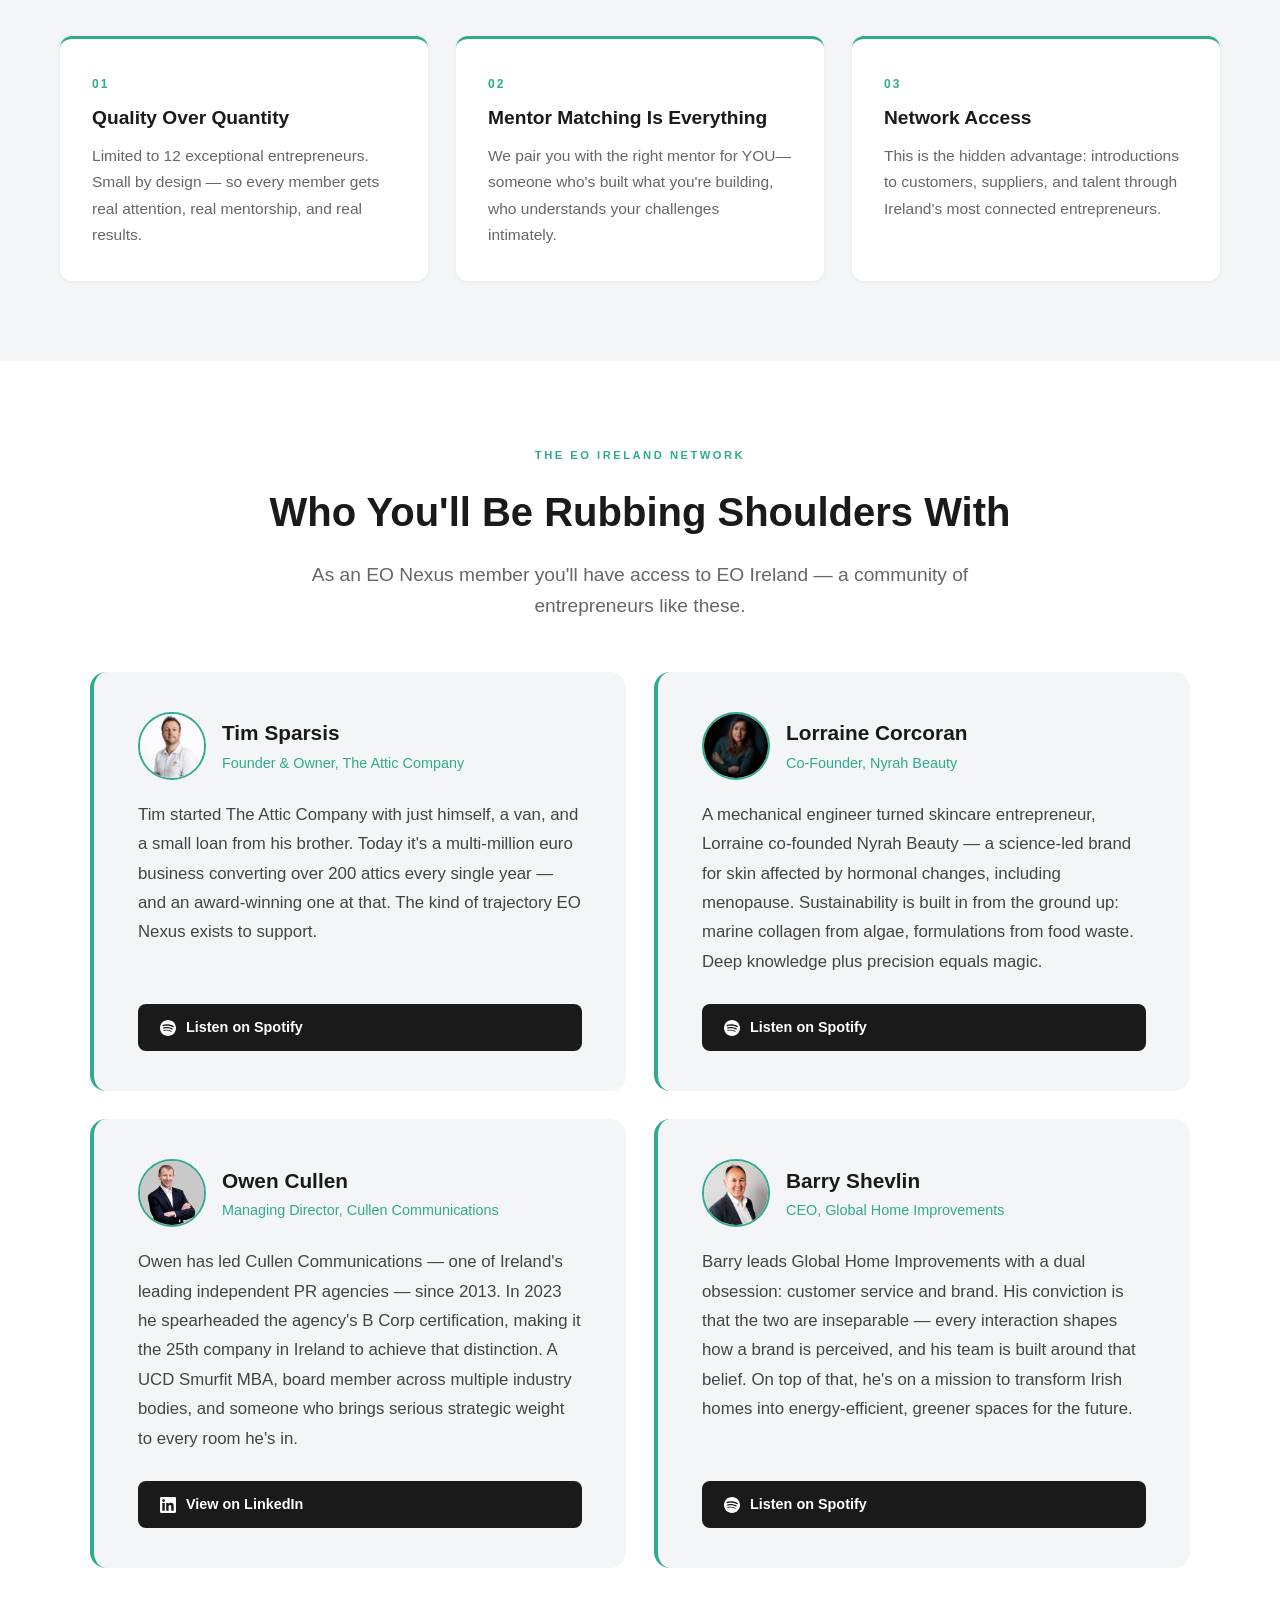
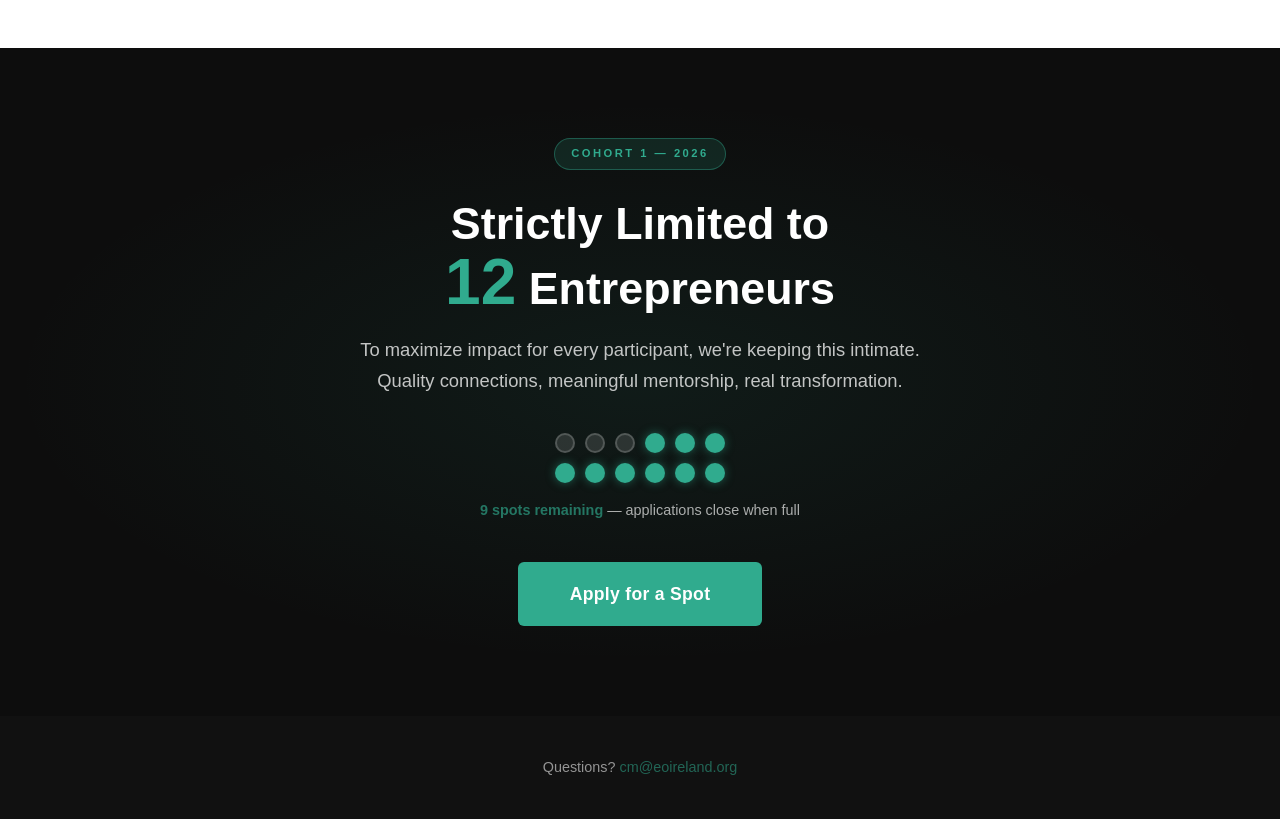
==== commit eacc81d2: "chore: clean up code structure and remove redundant changes" ====
--- a/index.html
+++ b/index.html
@@ -95,7 +95,7 @@
         <div class="container">
             <h2>This Is A Gym, Not A Spa</h2>
             <p class="section-intro">
-                We're targeting high-potential, hardworking founders who want honest feedback, 
+                We're targeting high-potential, hardworking entrepreneurs who want honest feedback, 
                 peer accountability, and transformative growth to propel their businesses forward.
             </p>
             
@@ -103,7 +103,7 @@
                 <div class="benefit-card">
                     <span class="card-number">01</span>
                     <h3>One-on-One Mentoring</h3>
-                    <p>Hand-picked mentor matching with successful EO members who've built what you're building. Not just guidance—a mutual exchange with someone who's been there.</p>
+                    <p>Hand-picked mentor matching with successful Entrepreneurs' Organisation members who've built what you're building. Not just guidance—a mutual exchange with someone who's been there.</p>
                 </div>
 
                 <div class="benefit-card">
@@ -196,6 +196,76 @@
                     <span class="card-number">03</span>
                     <h3>Network Access</h3>
                     <p>This is the hidden advantage: introductions to customers, suppliers, and talent through Ireland's most connected entrepreneurs.</p>
+                </div>
+            </div>
+        </div>
+    </section>
+
+    <section class="section member-spotlight">
+        <div class="container">
+            <span class="spotlight-label">The EO Ireland Network</span>
+            <h2>Who You'll Be Rubbing Shoulders With</h2>
+            <p class="section-intro">As an EO Nexus member you'll have access to EO Ireland — a community of entrepreneurs like these.</p>
+
+            <div class="spotlight-grid">
+                <div class="spotlight-card">
+                    <div class="spotlight-meta">
+                        <img src="tim-sparsis.jpeg" alt="Tim Sparsis" class="spotlight-photo">
+                        <div>
+                            <strong class="spotlight-name">Tim Sparsis</strong>
+                            <span class="spotlight-role">Founder &amp; Owner, The Attic Company</span>
+                        </div>
+                    </div>
+                    <p class="spotlight-bio">Tim started The Attic Company with just himself, a van, and a small loan from his brother. Today it's a multi-million euro business converting over 200 attics every single year — and an award-winning one at that. The kind of trajectory EO Nexus exists to support.</p>
+                    <a href="https://open.spotify.com/episode/1LFWBbH2qSFc4775u2BtSK?si=CHAmRAcMS_OOUDqTNV-iTA" target="_blank" rel="noopener" class="btn-podcast">
+                        <svg width="16" height="16" viewBox="0 0 24 24" fill="currentColor" xmlns="http://www.w3.org/2000/svg"><path d="M12 0C5.4 0 0 5.4 0 12s5.4 12 12 12 12-5.4 12-12S18.66 0 12 0zm5.521 17.34c-.24.359-.66.48-1.021.24-2.82-1.74-6.36-2.101-10.561-1.141-.418.122-.779-.179-.899-.539-.12-.421.18-.78.54-.9 4.56-1.021 8.52-.6 11.64 1.32.42.18.479.659.301 1.02zm1.44-3.3c-.301.42-.841.6-1.262.3-3.239-1.98-8.159-2.58-11.939-1.38-.479.12-1.02-.12-1.14-.6-.12-.48.12-1.021.6-1.141C9.6 9.9 15 10.561 18.72 12.84c.361.181.54.78.241 1.2zm.12-3.36C15.24 8.4 8.82 8.16 5.16 9.301c-.6.179-1.2-.181-1.38-.721-.18-.601.18-1.2.72-1.381 4.26-1.26 11.28-1.02 15.721 1.621.539.3.719 1.02.419 1.56-.299.421-1.02.599-1.559.3z"/></svg>
+                        Listen on Spotify
+                    </a>
+                </div>
+
+                <div class="spotlight-card">
+                    <div class="spotlight-meta">
+                        <img src="lorraine-corcoran.jpeg" alt="Lorraine Corcoran" class="spotlight-photo">
+                        <div>
+                            <strong class="spotlight-name">Lorraine Corcoran</strong>
+                            <span class="spotlight-role">Co-Founder, Nyrah Beauty</span>
+                        </div>
+                    </div>
+                    <p class="spotlight-bio">A mechanical engineer turned skincare entrepreneur, Lorraine co-founded Nyrah Beauty — a science-led brand for skin affected by hormonal changes, including menopause. Sustainability is built in from the ground up: marine collagen from algae, formulations from food waste. Deep knowledge plus precision equals magic.</p>
+                    <a href="https://open.spotify.com/episode/4WPW17wEFFq39ZgBm0wLdZ?si=JPrSayWaQ1-X8lIywtfMWA" target="_blank" rel="noopener" class="btn-podcast">
+                        <svg width="16" height="16" viewBox="0 0 24 24" fill="currentColor" xmlns="http://www.w3.org/2000/svg"><path d="M12 0C5.4 0 0 5.4 0 12s5.4 12 12 12 12-5.4 12-12S18.66 0 12 0zm5.521 17.34c-.24.359-.66.48-1.021.24-2.82-1.74-6.36-2.101-10.561-1.141-.418.122-.779-.179-.899-.539-.12-.421.18-.78.54-.9 4.56-1.021 8.52-.6 11.64 1.32.42.18.479.659.301 1.02zm1.44-3.3c-.301.42-.841.6-1.262.3-3.239-1.98-8.159-2.58-11.939-1.38-.479.12-1.02-.12-1.14-.6-.12-.48.12-1.021.6-1.141C9.6 9.9 15 10.561 18.72 12.84c.361.181.54.78.241 1.2zm.12-3.36C15.24 8.4 8.82 8.16 5.16 9.301c-.6.179-1.2-.181-1.38-.721-.18-.601.18-1.2.72-1.381 4.26-1.26 11.28-1.02 15.721 1.621.539.3.719 1.02.419 1.56-.299.421-1.02.599-1.559.3z"/></svg>
+                        Listen on Spotify
+                    </a>
+                </div>
+
+                <div class="spotlight-card">
+                    <div class="spotlight-meta">
+                        <img src="owen-cullen.jpeg" alt="Owen Cullen" class="spotlight-photo">
+                        <div>
+                            <strong class="spotlight-name">Owen Cullen</strong>
+                            <span class="spotlight-role">Managing Director, Cullen Communications</span>
+                        </div>
+                    </div>
+                    <p class="spotlight-bio">Owen has led Cullen Communications — one of Ireland's leading independent PR agencies — since 2013. In 2023 he spearheaded the agency's B Corp certification, making it the 25th company in Ireland to achieve that distinction. A UCD Smurfit MBA, board member across multiple industry bodies, and someone who brings serious strategic weight to every room he's in.</p>
+                    <a href="https://www.linkedin.com/in/owen-cullen-6048a418/" target="_blank" rel="noopener" class="btn-podcast">
+                        <svg width="16" height="16" viewBox="0 0 24 24" fill="currentColor" xmlns="http://www.w3.org/2000/svg"><path d="M20.447 20.452h-3.554v-5.569c0-1.328-.027-3.037-1.852-3.037-1.853 0-2.136 1.445-2.136 2.939v5.667H9.351V9h3.414v1.561h.046c.477-.9 1.637-1.85 3.37-1.85 3.601 0 4.267 2.37 4.267 5.455v6.286zM5.337 7.433a2.062 2.062 0 0 1-2.063-2.065 2.064 2.064 0 1 1 2.063 2.065zm1.782 13.019H3.555V9h3.564v11.452zM22.225 0H1.771C.792 0 0 .774 0 1.729v20.542C0 23.227.792 24 1.771 24h20.451C23.2 24 24 23.227 24 22.271V1.729C24 .774 23.2 0 22.222 0h.003z"/></svg>
+                        View on LinkedIn
+                    </a>
+                </div>
+
+                <div class="spotlight-card">
+                    <div class="spotlight-meta">
+                        <img src="barry-shevlin.jpeg" alt="Barry Shevlin" class="spotlight-photo">
+                        <div>
+                            <strong class="spotlight-name">Barry Shevlin</strong>
+                            <span class="spotlight-role">CEO, Global Home Improvements</span>
+                        </div>
+                    </div>
+                    <p class="spotlight-bio">Barry leads Global Home Improvements with a dual obsession: customer service and brand. His conviction is that the two are inseparable — every interaction shapes how a brand is perceived, and his team is built around that belief. On top of that, he's on a mission to transform Irish homes into energy-efficient, greener spaces for the future.</p>
+                    <a href="https://open.spotify.com/episode/7BCQjUeQrVVNTXXk1qjLyO?si=jvAgsZ1ySrOP3Ez-XJQo8A" target="_blank" rel="noopener" class="btn-podcast">
+                        <svg width="16" height="16" viewBox="0 0 24 24" fill="currentColor" xmlns="http://www.w3.org/2000/svg"><path d="M12 0C5.4 0 0 5.4 0 12s5.4 12 12 12 12-5.4 12-12S18.66 0 12 0zm5.521 17.34c-.24.359-.66.48-1.021.24-2.82-1.74-6.36-2.101-10.561-1.141-.418.122-.779-.179-.899-.539-.12-.421.18-.78.54-.9 4.56-1.021 8.52-.6 11.64 1.32.42.18.479.659.301 1.02zm1.44-3.3c-.301.42-.841.6-1.262.3-3.239-1.98-8.159-2.58-11.939-1.38-.479.12-1.02-.12-1.14-.6-.12-.48.12-1.021.6-1.141C9.6 9.9 15 10.561 18.72 12.84c.361.181.54.78.241 1.2zm.12-3.36C15.24 8.4 8.82 8.16 5.16 9.301c-.6.179-1.2-.181-1.38-.721-.18-.601.18-1.2.72-1.381 4.26-1.26 11.28-1.02 15.721 1.621.539.3.719 1.02.419 1.56-.299.421-1.02.599-1.559.3z"/></svg>
+                        Listen on Spotify
+                    </a>
                 </div>
             </div>
         </div>
--- a/styles.css
+++ b/styles.css
@@ -302,6 +302,104 @@
     color: #666;
 }
 
+/* ─── Member Spotlight ──────────────────────── */
+
+.member-spotlight {
+    background: #ffffff;
+    text-align: center;
+}
+
+.spotlight-label {
+    display: inline-block;
+    font-size: 0.7rem;
+    font-weight: 700;
+    letter-spacing: 2.5px;
+    text-transform: uppercase;
+    color: #30AB8E;
+    margin-bottom: 16px;
+}
+
+.spotlight-grid {
+    display: grid;
+    grid-template-columns: repeat(2, 1fr);
+    gap: 28px;
+    max-width: 1100px;
+    margin: 0 auto;
+}
+
+@media (max-width: 768px) {
+    .spotlight-grid {
+        grid-template-columns: 1fr;
+    }
+}
+
+.spotlight-card {
+    background: #f4f5f6;
+    border-radius: 16px;
+    border-left: 4px solid #30AB8E;
+    padding: 40px 44px;
+    text-align: left;
+    display: flex;
+    flex-direction: column;
+}
+
+.spotlight-meta {
+    display: flex;
+    flex-direction: row;
+    align-items: center;
+    gap: 16px;
+    margin-bottom: 20px;
+}
+
+.spotlight-photo {
+    width: 68px;
+    height: 68px;
+    border-radius: 50%;
+    object-fit: cover;
+    flex-shrink: 0;
+    border: 2px solid #30AB8E;
+}
+
+.spotlight-name {
+    display: block;
+    font-size: 1.3rem;
+    font-weight: 700;
+    color: #1a1a1a;
+}
+
+.spotlight-role {
+    font-size: 0.9rem;
+    color: #30AB8E;
+    font-weight: 500;
+}
+
+.spotlight-bio {
+    font-size: 1.05rem;
+    color: #444;
+    line-height: 1.75;
+    margin-bottom: 28px;
+    flex: 1;
+}
+
+.btn-podcast {
+    display: inline-flex;
+    align-items: center;
+    gap: 10px;
+    background: #1a1a1a;
+    color: white;
+    text-decoration: none;
+    padding: 12px 22px;
+    border-radius: 8px;
+    font-size: 0.9rem;
+    font-weight: 600;
+    transition: all 0.2s ease;
+}
+
+.btn-podcast:hover {
+    background: #30AB8E;
+    transform: translateY(-1px);
+}
+
 /* ─── Benefit Cards ─────────────────────────── */
 
 .benefits-grid {
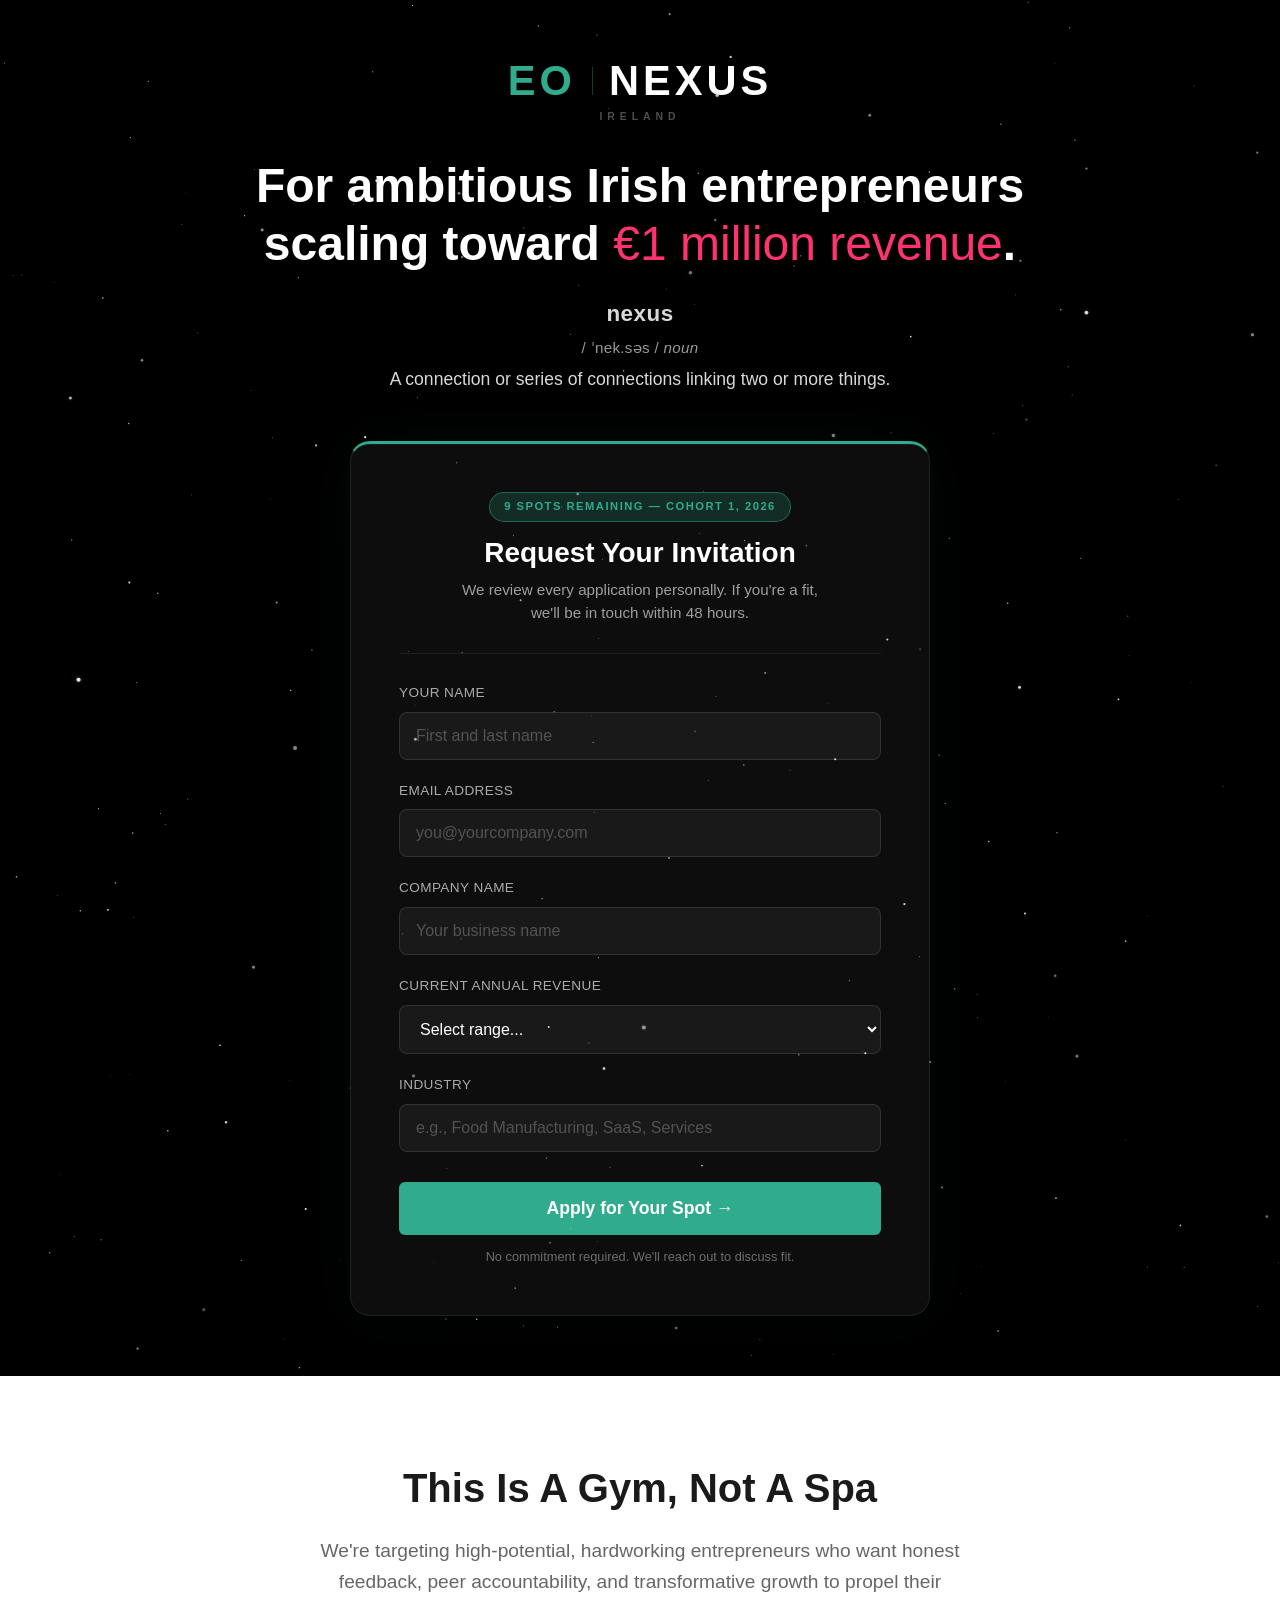
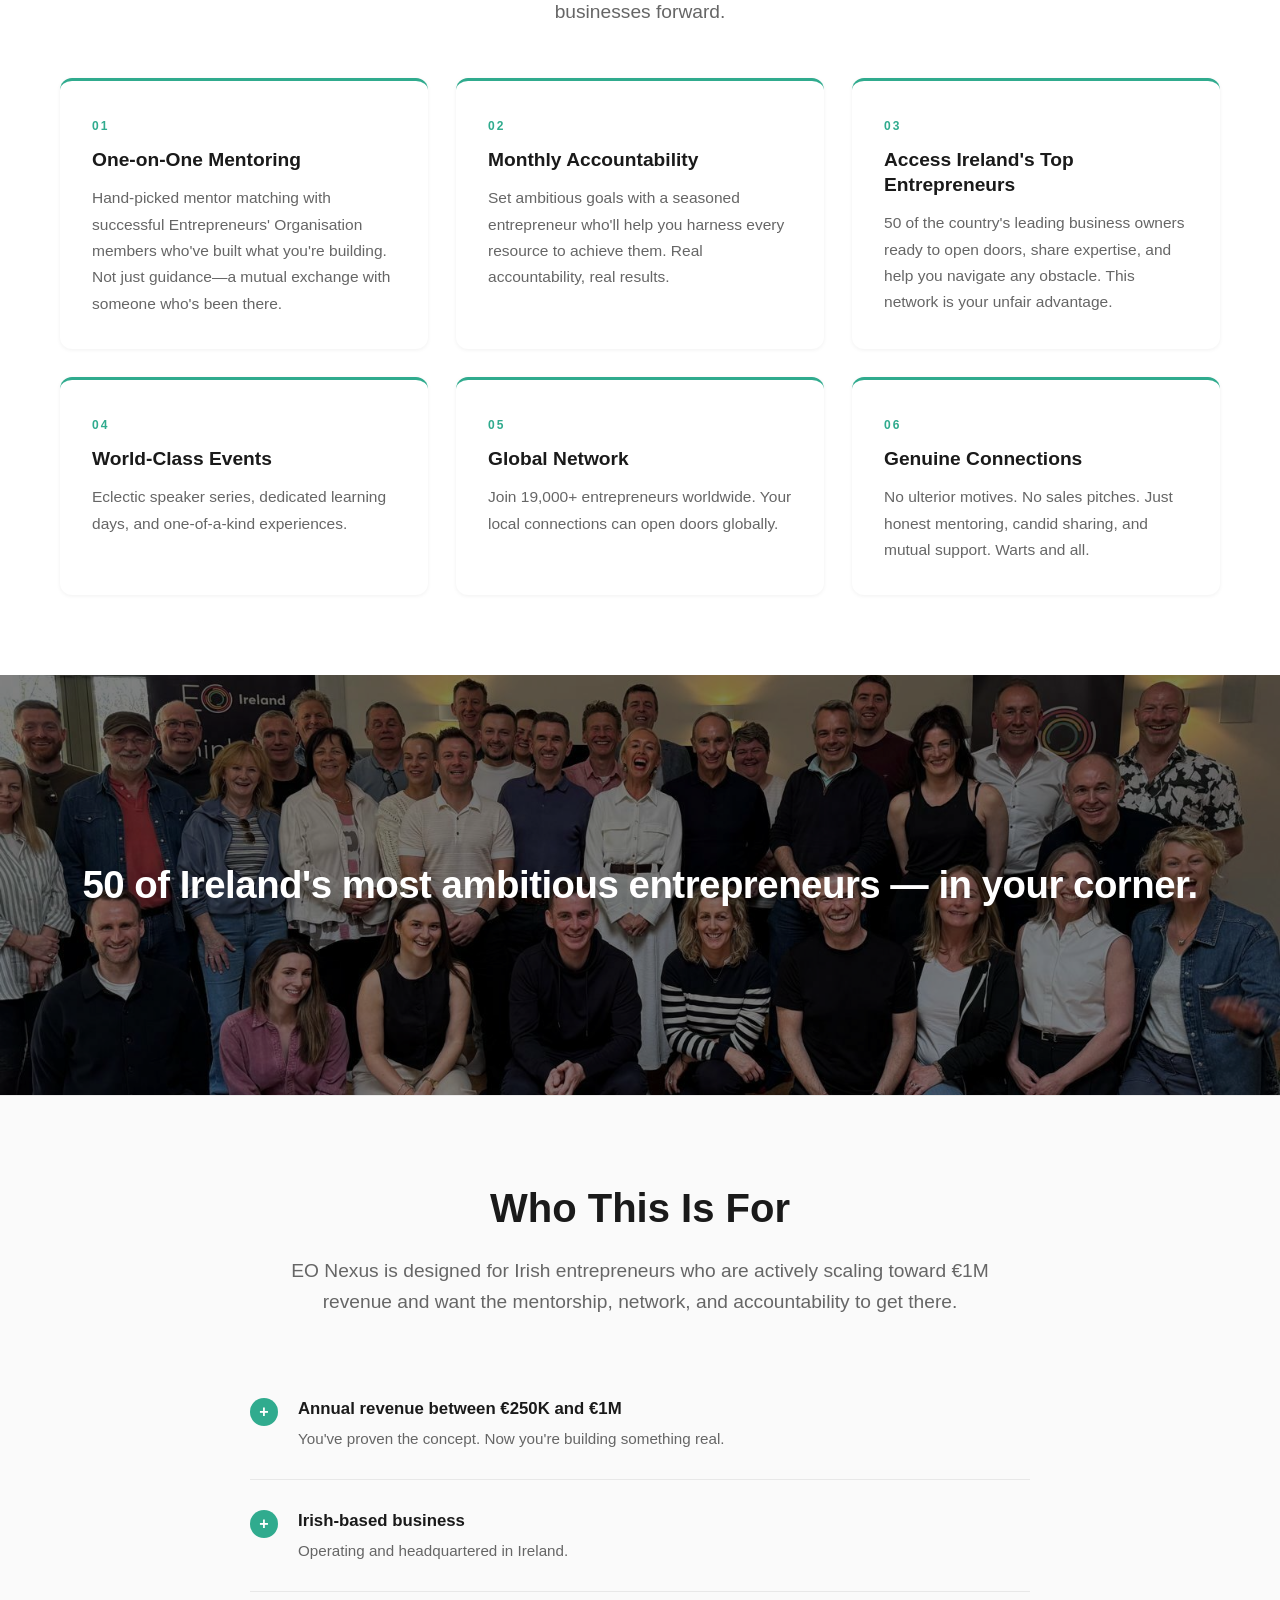
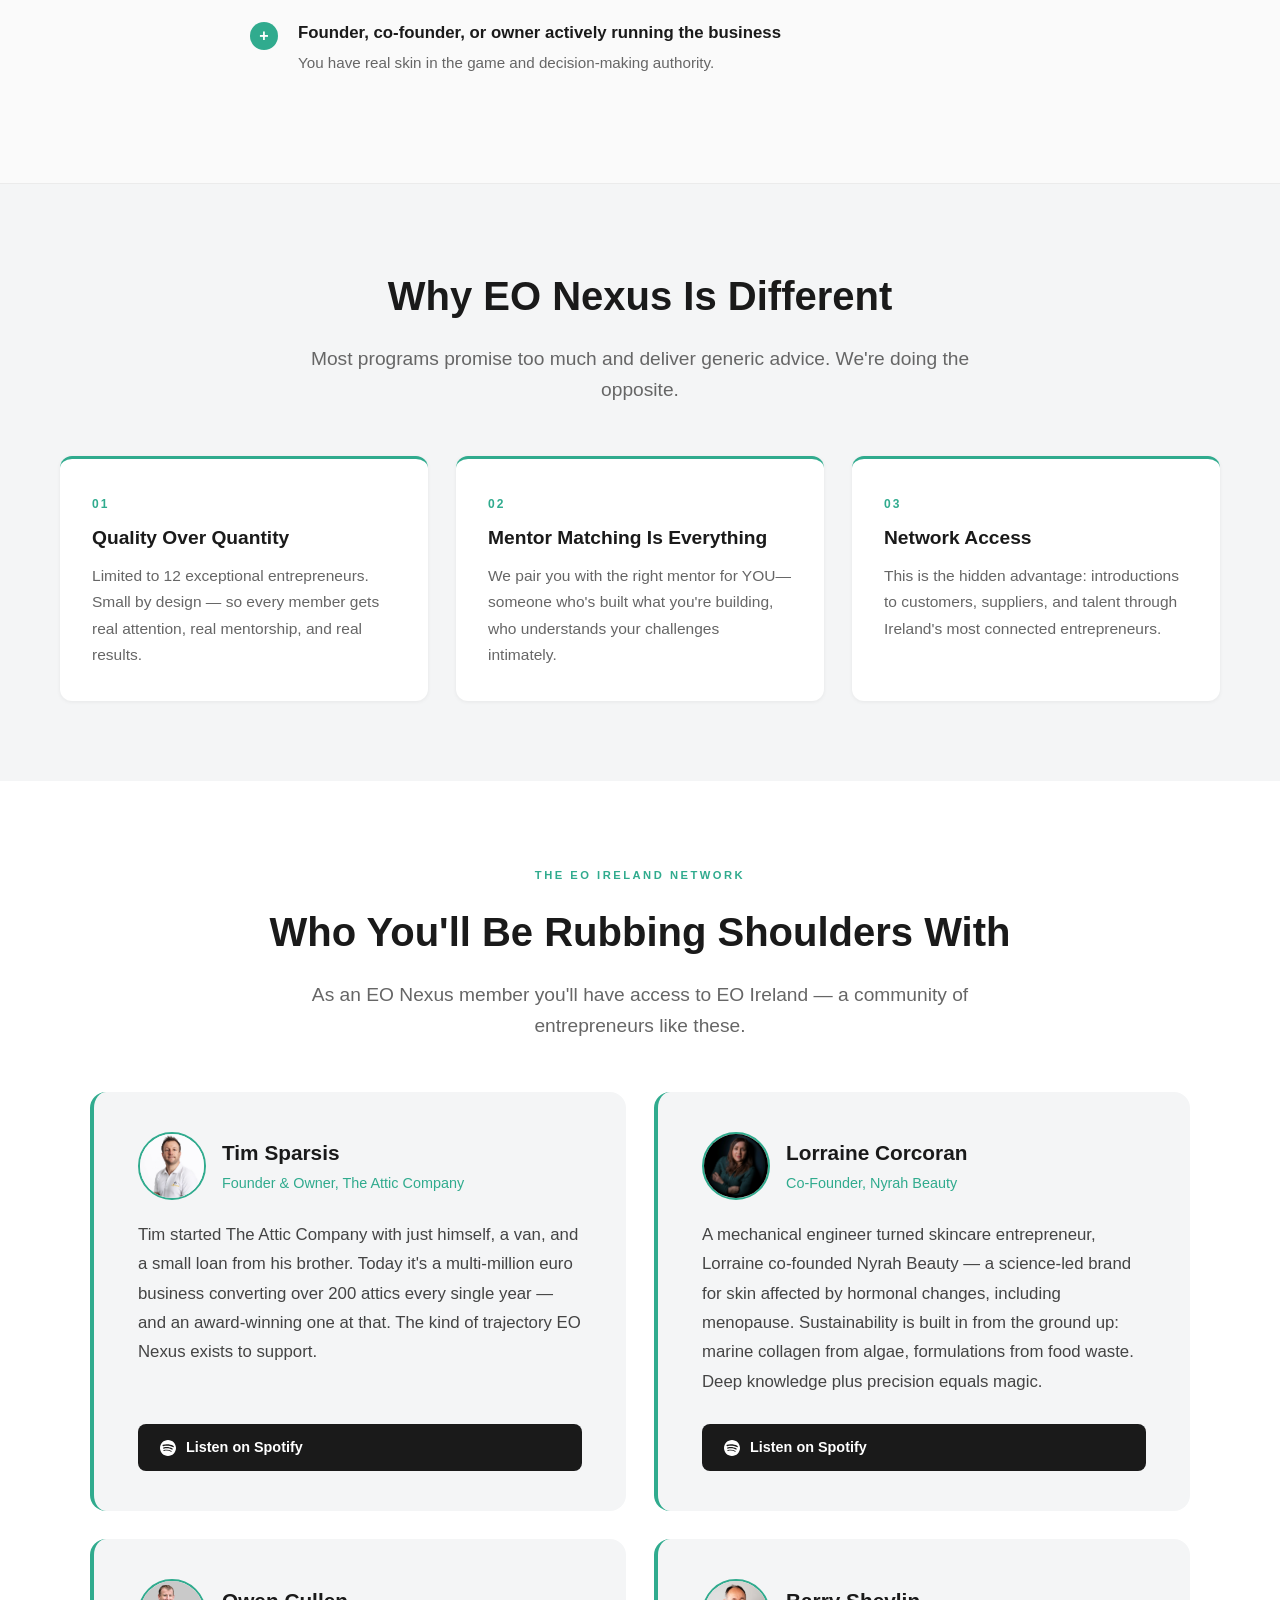
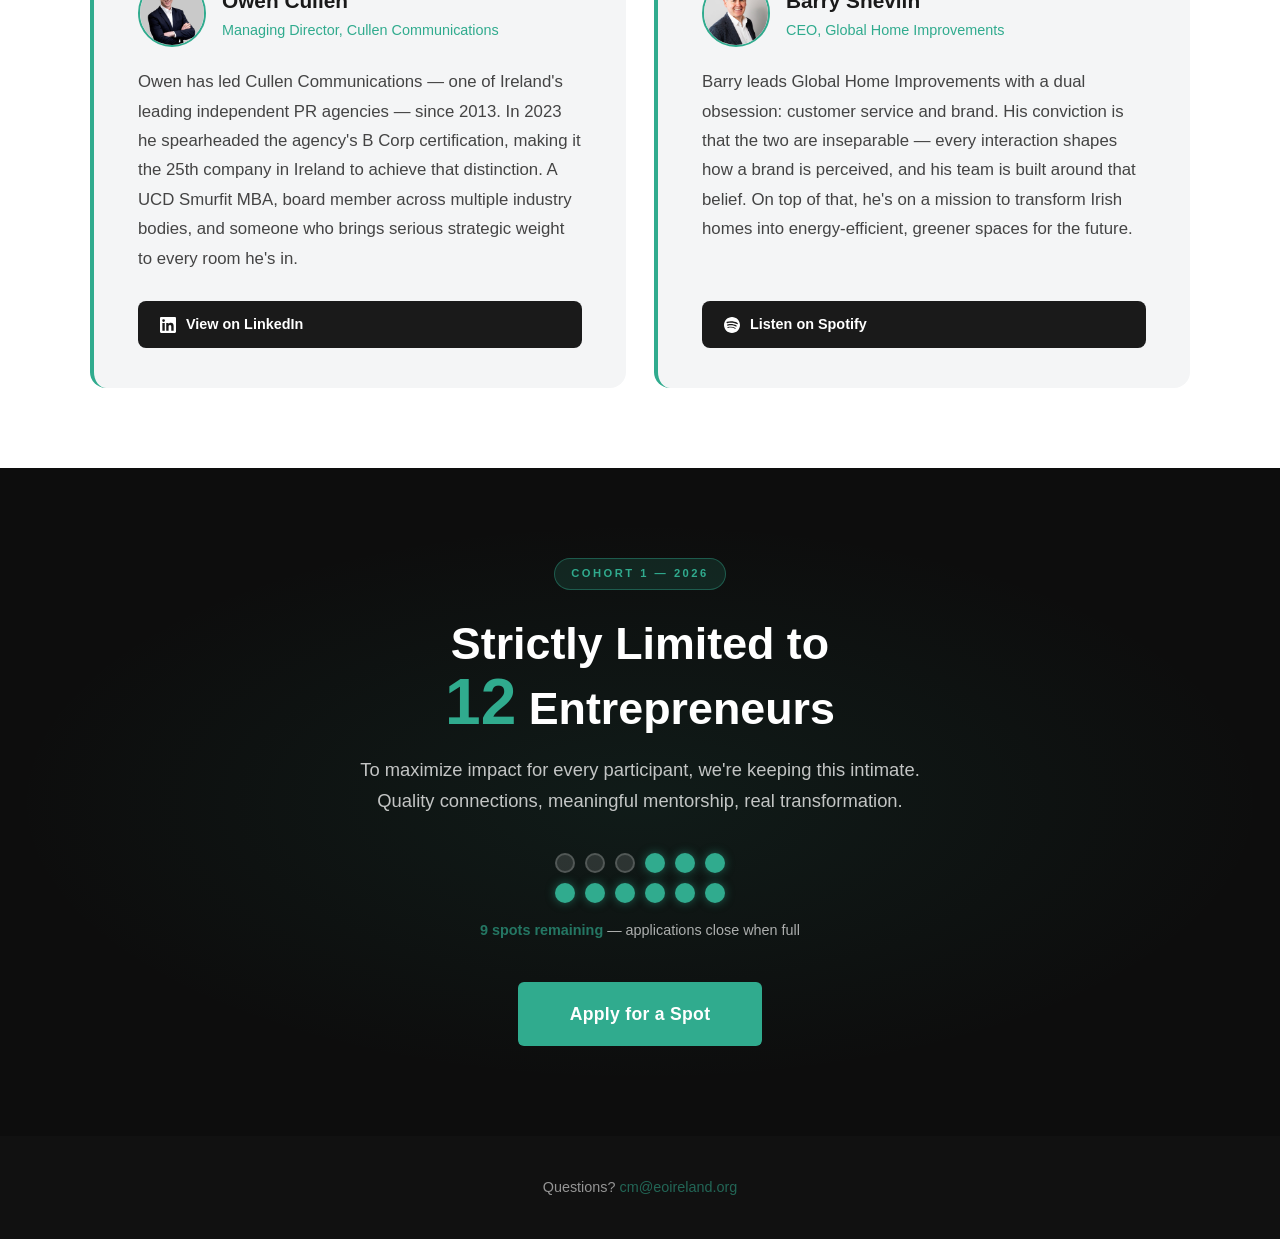
==== commit b9d7c100: "Refactor code structure for improved readability and maintainability" ====
--- a/index.html
+++ b/index.html
@@ -139,6 +139,11 @@
         </div>
     </section>
 
+    <div class="spotlight-banner">
+        <img src="EO-Ireland.jpg" alt="EO Ireland members" class="spotlight-banner-img">
+        <div class="spotlight-banner-caption">50 of Ireland's most ambitious entrepreneurs — in your corner.</div>
+    </div>
+
     <section class="who-for">
         <div class="container">
             <h2>Who This Is For</h2>
--- a/styles.css
+++ b/styles.css
@@ -319,6 +319,34 @@
     margin-bottom: 16px;
 }
 
+.spotlight-banner {
+    position: relative;
+    overflow: hidden;
+}
+
+.spotlight-banner-img {
+    width: 100%;
+    height: 420px;
+    object-fit: cover;
+    display: block;
+    filter: brightness(0.5);
+}
+
+.spotlight-banner-caption {
+    position: absolute;
+    inset: 0;
+    display: flex;
+    align-items: center;
+    justify-content: center;
+    font-size: 2.4rem;
+    font-weight: 800;
+    color: white;
+    text-align: center;
+    padding: 0 40px;
+    line-height: 1.2;
+    letter-spacing: -0.5px;
+}
+
 .spotlight-grid {
     display: grid;
     grid-template-columns: repeat(2, 1fr);
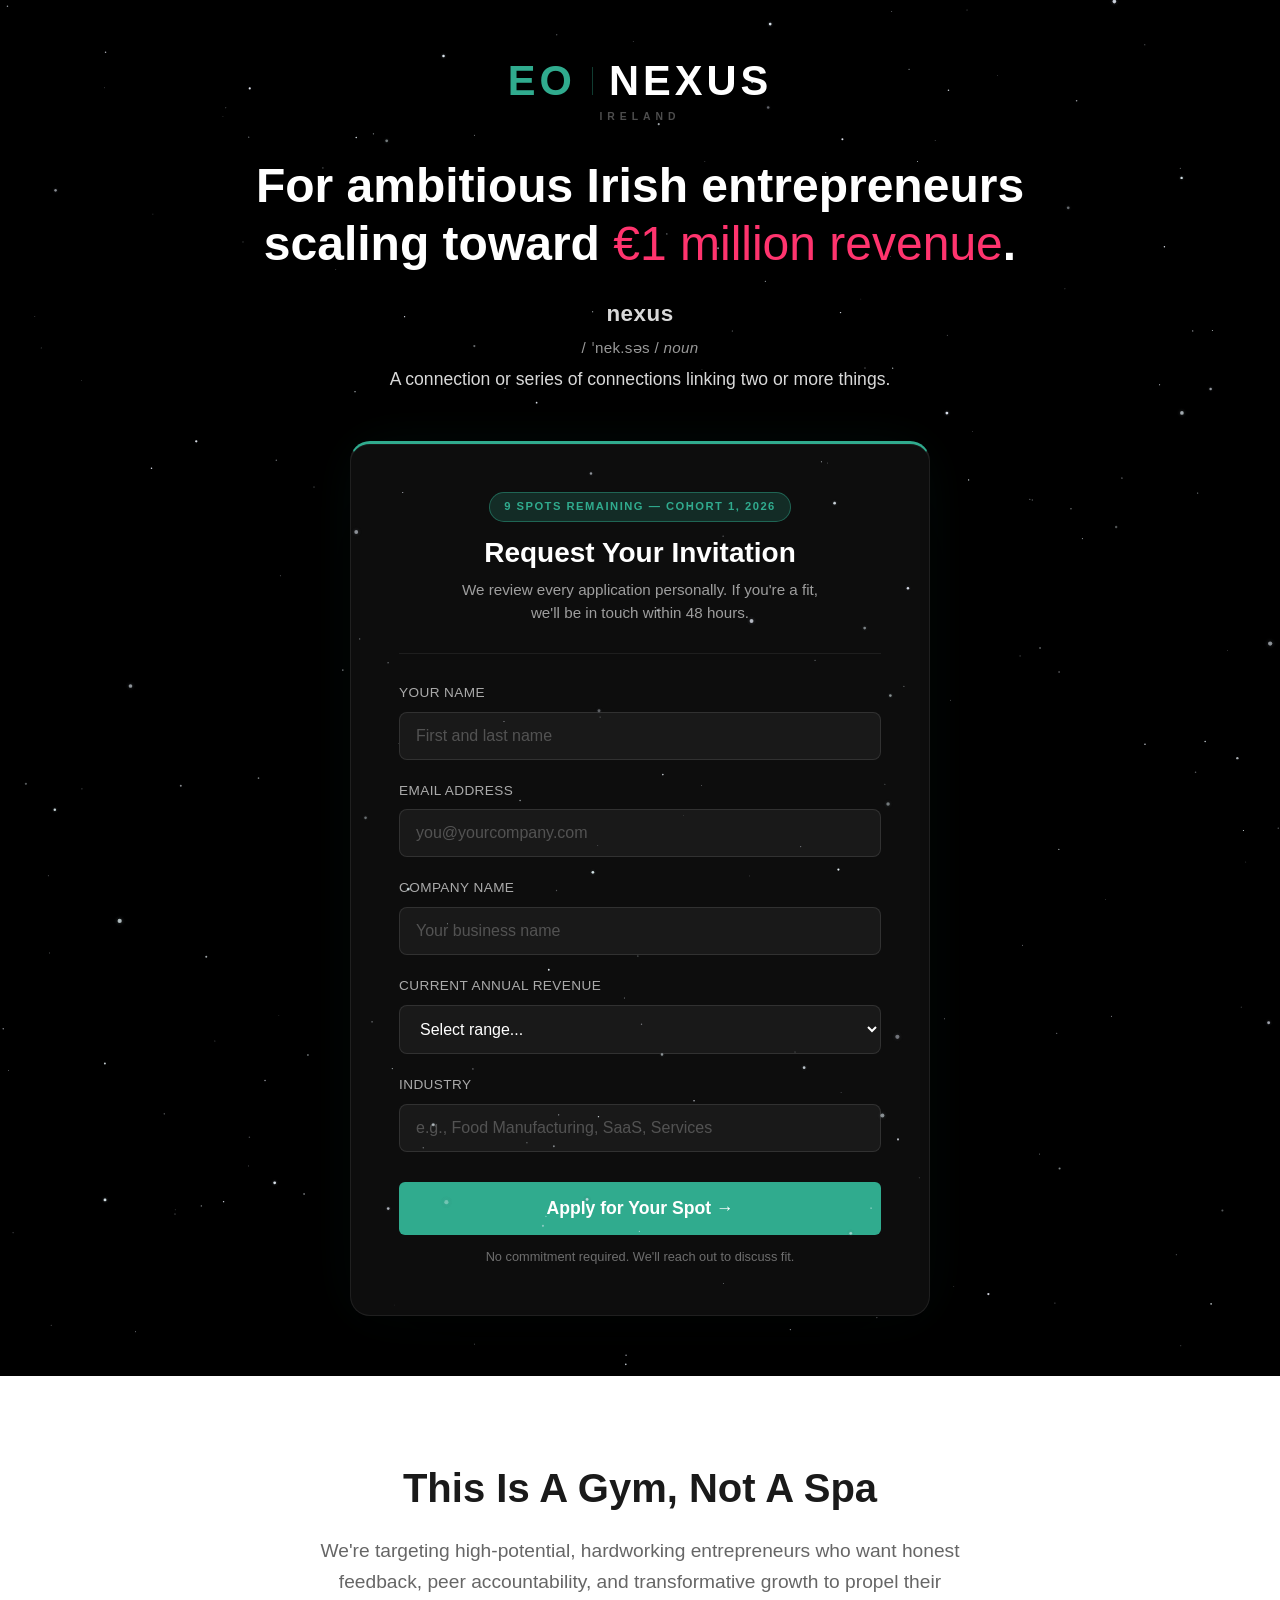
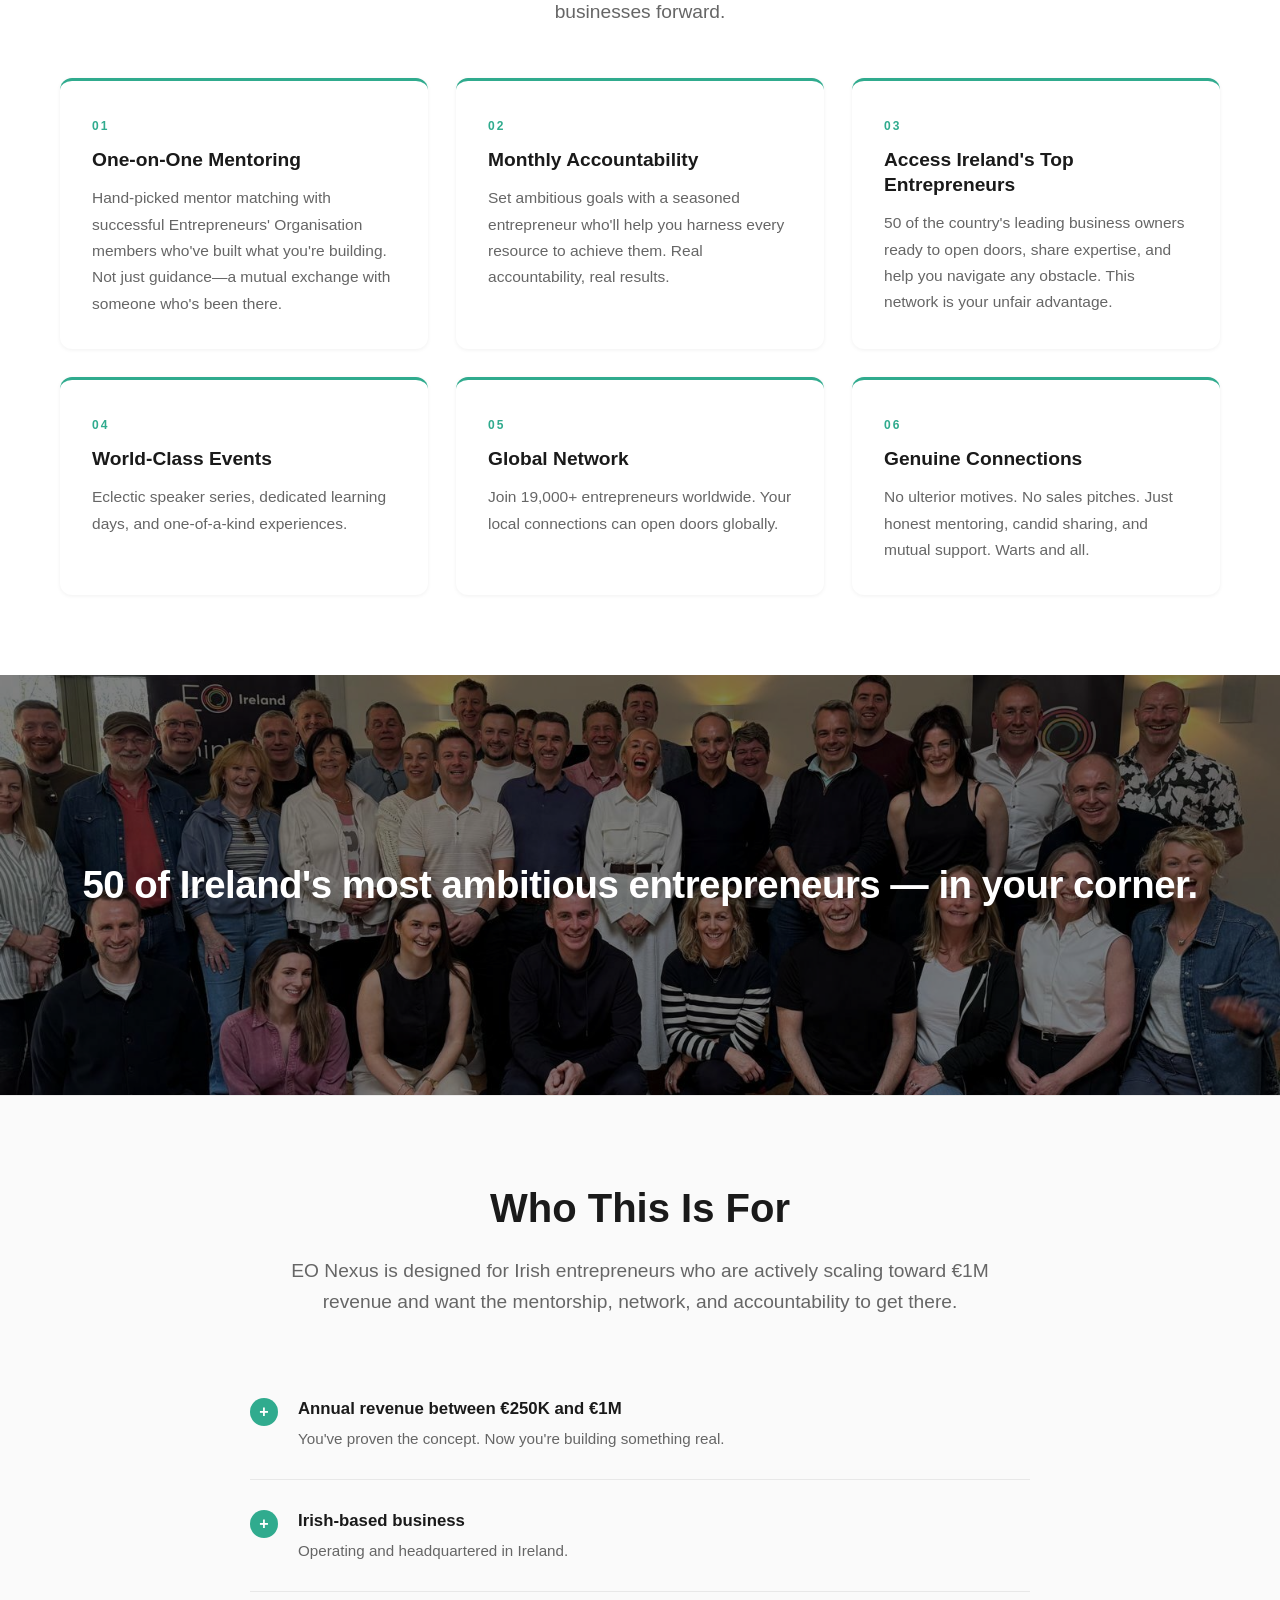
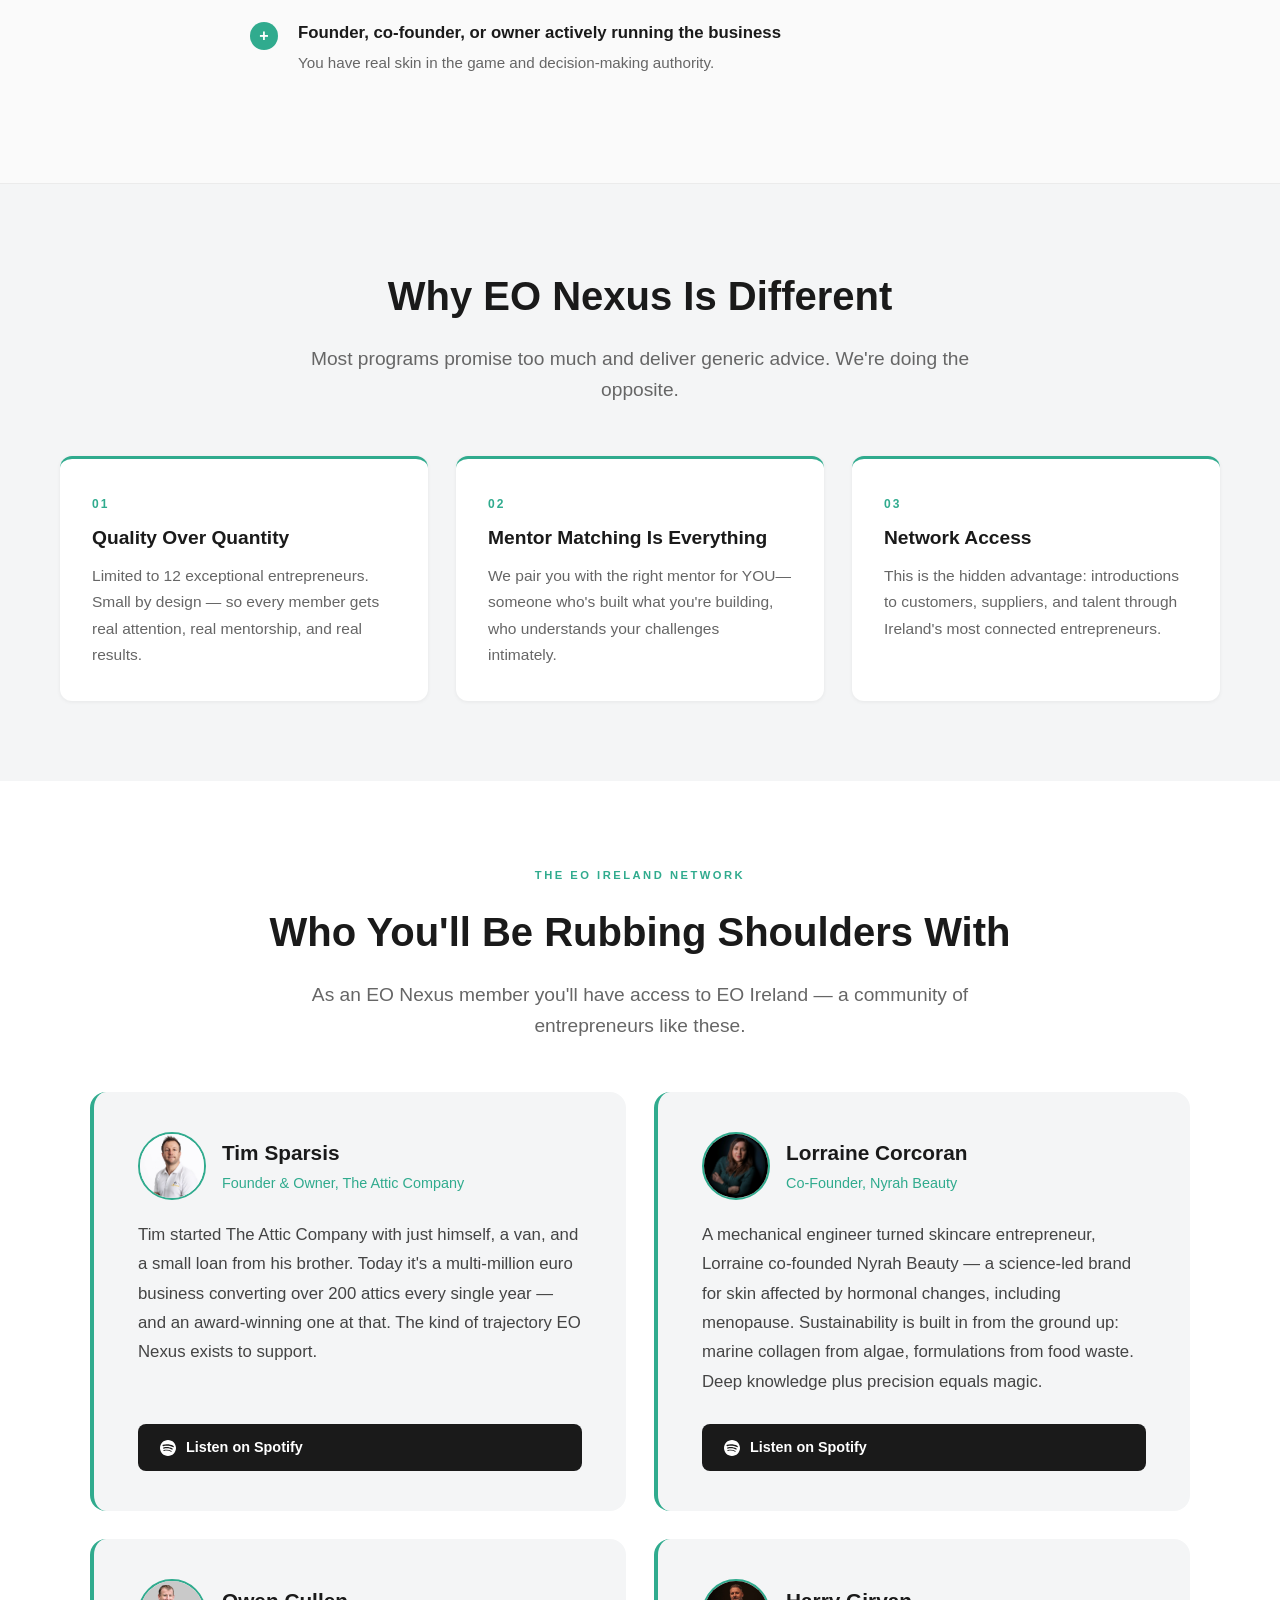
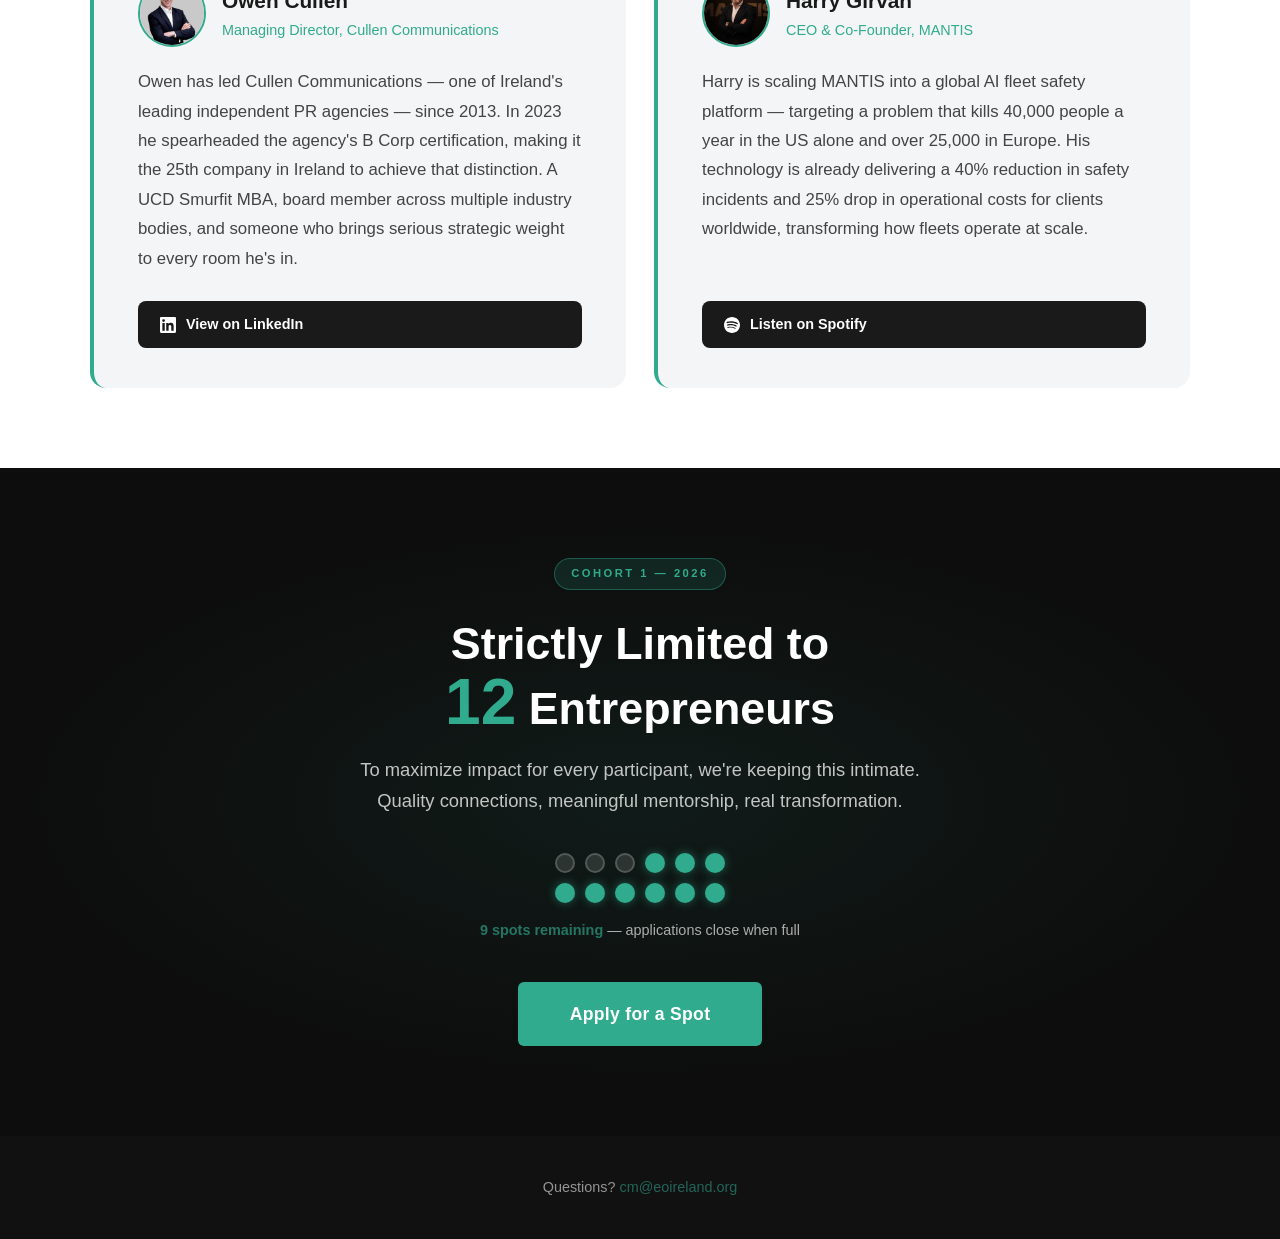
==== commit b65a53bc: "refactor code structure for improved readability and maintainability" ====
--- a/index.html
+++ b/index.html
@@ -260,14 +260,14 @@
 
                 <div class="spotlight-card">
                     <div class="spotlight-meta">
-                        <img src="barry-shevlin.jpeg" alt="Barry Shevlin" class="spotlight-photo">
+                        <img src="harry-girvan.jpeg" alt="Harry Girvan" class="spotlight-photo">
                         <div>
-                            <strong class="spotlight-name">Barry Shevlin</strong>
-                            <span class="spotlight-role">CEO, Global Home Improvements</span>
-                        </div>
-                    </div>
-                    <p class="spotlight-bio">Barry leads Global Home Improvements with a dual obsession: customer service and brand. His conviction is that the two are inseparable — every interaction shapes how a brand is perceived, and his team is built around that belief. On top of that, he's on a mission to transform Irish homes into energy-efficient, greener spaces for the future.</p>
-                    <a href="https://open.spotify.com/episode/7BCQjUeQrVVNTXXk1qjLyO?si=jvAgsZ1ySrOP3Ez-XJQo8A" target="_blank" rel="noopener" class="btn-podcast">
+                            <strong class="spotlight-name">Harry Girvan</strong>
+                            <span class="spotlight-role">CEO & Co-Founder, MANTIS</span>
+                        </div>
+                    </div>
+                    <p class="spotlight-bio">Harry is scaling MANTIS into a global AI fleet safety platform — targeting a problem that kills 40,000 people a year in the US alone and over 25,000 in Europe. His technology is already delivering a 40% reduction in safety incidents and 25% drop in operational costs for clients worldwide, transforming how fleets operate at scale.</p>
+                    <a href="https://open.spotify.com/episode/6s7P3mKEPSRfpIAhPXAeIq?si=vqmVUSRwR_Gn7UeM_PrHxQ" target="_blank" rel="noopener" class="btn-podcast">
                         <svg width="16" height="16" viewBox="0 0 24 24" fill="currentColor" xmlns="http://www.w3.org/2000/svg"><path d="M12 0C5.4 0 0 5.4 0 12s5.4 12 12 12 12-5.4 12-12S18.66 0 12 0zm5.521 17.34c-.24.359-.66.48-1.021.24-2.82-1.74-6.36-2.101-10.561-1.141-.418.122-.779-.179-.899-.539-.12-.421.18-.78.54-.9 4.56-1.021 8.52-.6 11.64 1.32.42.18.479.659.301 1.02zm1.44-3.3c-.301.42-.841.6-1.262.3-3.239-1.98-8.159-2.58-11.939-1.38-.479.12-1.02-.12-1.14-.6-.12-.48.12-1.021.6-1.141C9.6 9.9 15 10.561 18.72 12.84c.361.181.54.78.241 1.2zm.12-3.36C15.24 8.4 8.82 8.16 5.16 9.301c-.6.179-1.2-.181-1.38-.721-.18-.601.18-1.2.72-1.381 4.26-1.26 11.28-1.02 15.721 1.621.539.3.719 1.02.419 1.56-.299.421-1.02.599-1.559.3z"/></svg>
                         Listen on Spotify
                     </a>
@@ -407,41 +407,29 @@
             tick();
         })();
 
-        document.getElementById('interestForm').addEventListener('submit', async function(e) {
+        document.getElementById('interestForm').addEventListener('submit', function(e) {
             e.preventDefault();
 
-            const submitBtn = this.querySelector('button[type="submit"]');
-            const originalText = submitBtn.innerHTML;
-            submitBtn.textContent = 'Submitting...';
-            submitBtn.disabled = true;
-
-            const formData = new FormData(this);
-
-            try {
-                const response = await fetch("https://script.google.com/macros/s/AKfycbzRDS-T9kE5uAwz7fj_XmFc9R9fgwTdM7nwCqtqgIvEFOs3jNVZlJSsEtFuts1oqIKc/exec", {
-                    method: "POST",
-                    body: formData
-                });
-
-                const data = await response.json();
-
-                if (data.result === 'success') {
-                    document.getElementById('successMessage').classList.add('show');
-                    this.reset();
-
-                    setTimeout(function() {
-                        document.getElementById('successMessage').classList.remove('show');
-                    }, 5000);
-                } else {
-                    alert("Something went wrong. Please email info@eonexusireland.com directly.");
-                }
-            } catch (error) {
-                console.error('Form submission error:', error);
-                alert("Something went wrong. Please email info@eonexusireland.com directly.");
-            } finally {
-                submitBtn.innerHTML = originalText;
-                submitBtn.disabled = false;
-            }
+            const form = this;
+
+            // Explicitly capture all field values before any reset
+            const payload = new URLSearchParams({
+                name:     form.querySelector('[name="name"]').value,
+                email:    form.querySelector('[name="email"]').value,
+                company:  form.querySelector('[name="company"]').value,
+                revenue:  form.querySelector('[name="revenue"]').value,
+                industry: form.querySelector('[name="industry"]').value
+            });
+
+            // Send data in background
+            fetch("https://script.google.com/macros/s/AKfycbzRDS-T9kE5uAwz7fj_XmFc9R9fgwTdM7nwCqtqgIvEFOs3jNVZlJSsEtFuts1oqIKc/exec", {
+                method: "POST",
+                body: payload
+            }).catch(function() {});
+
+            // Show success immediately
+            document.getElementById('successMessage').classList.add('show');
+            form.reset();
         });
     </script>
 </body>
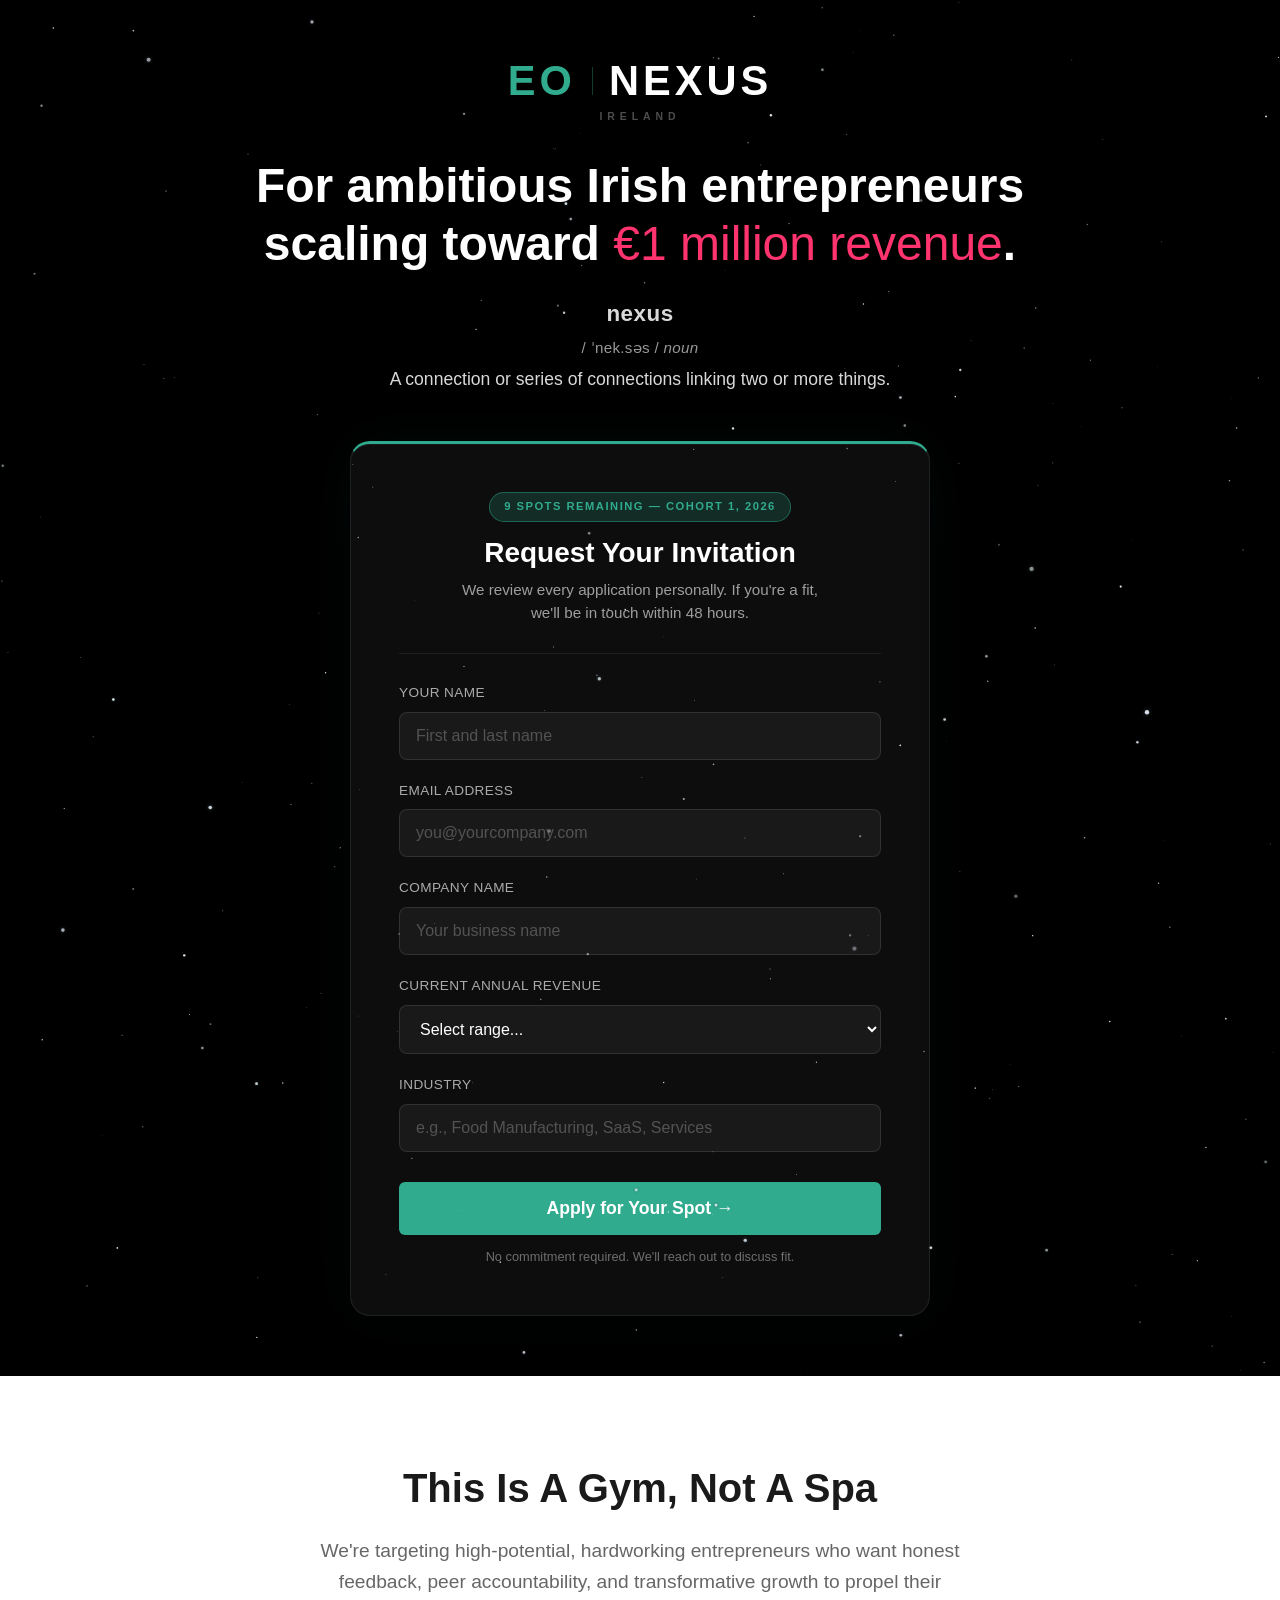
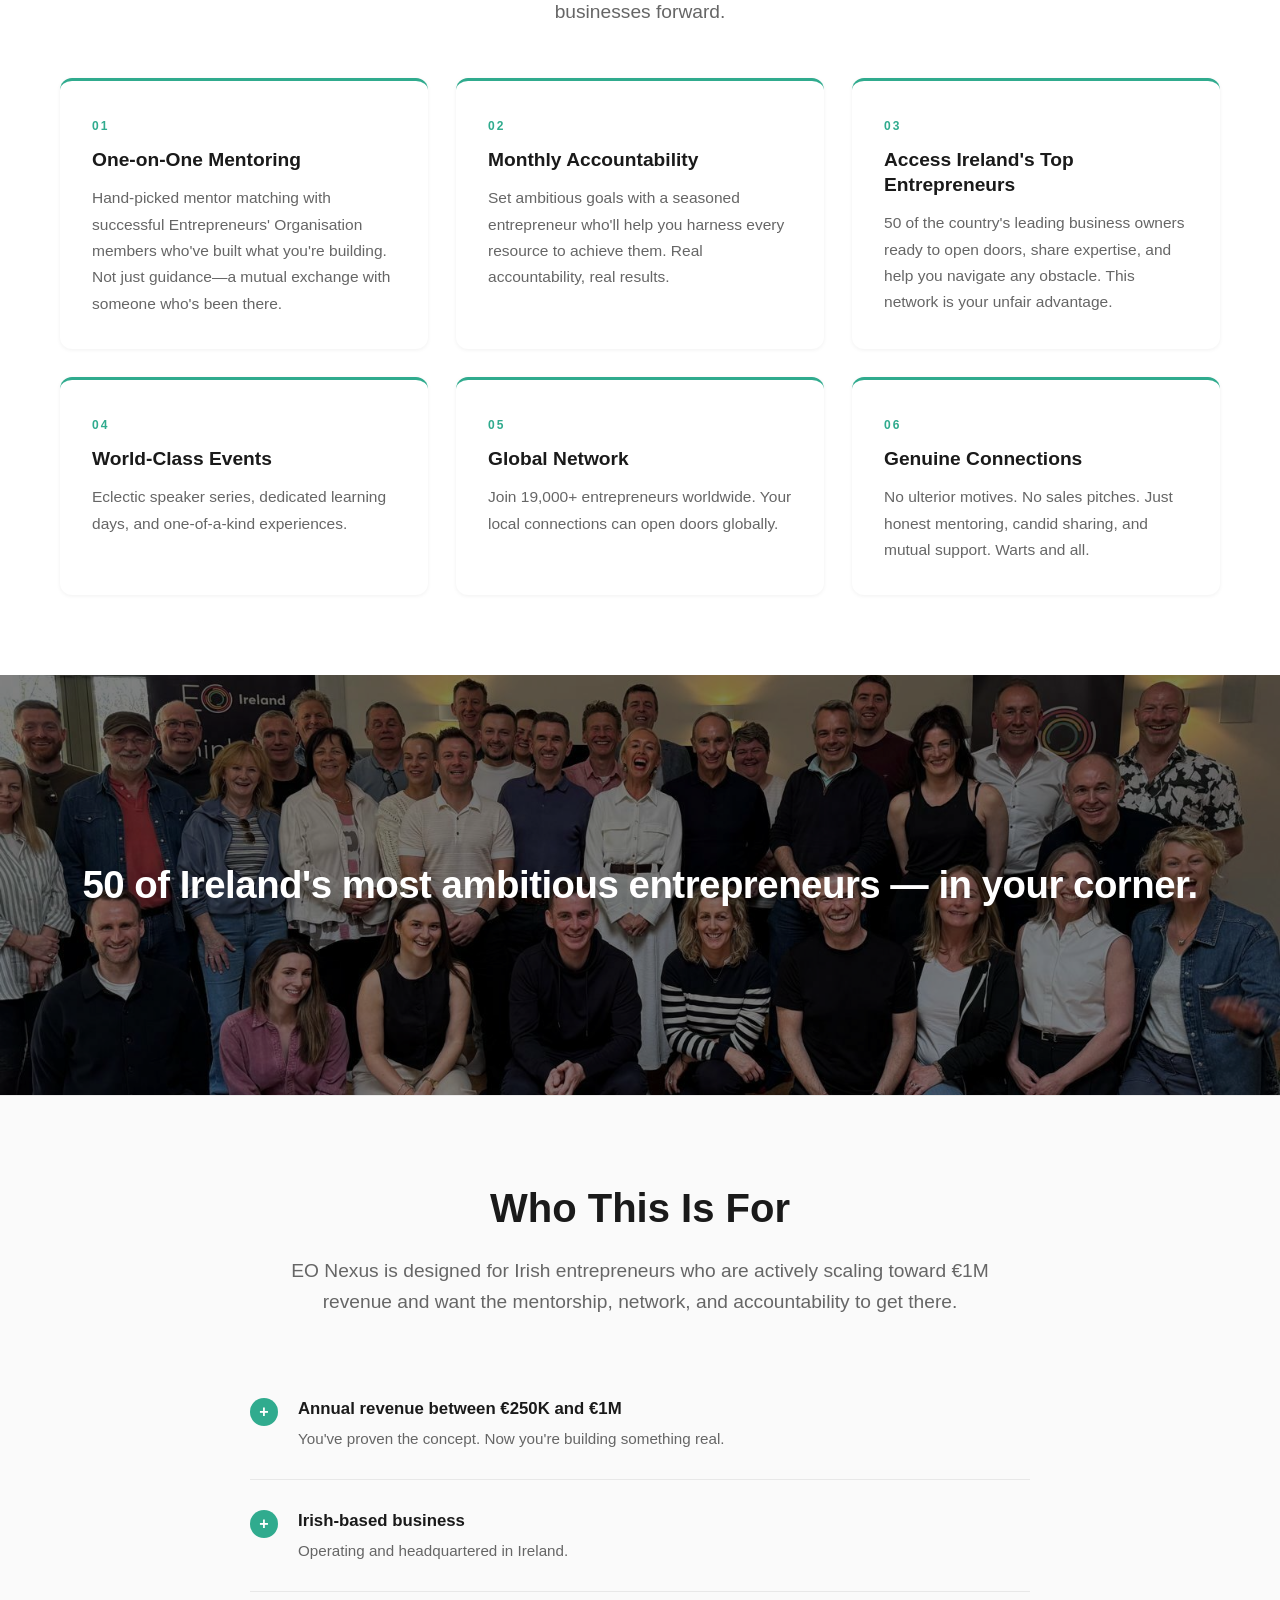
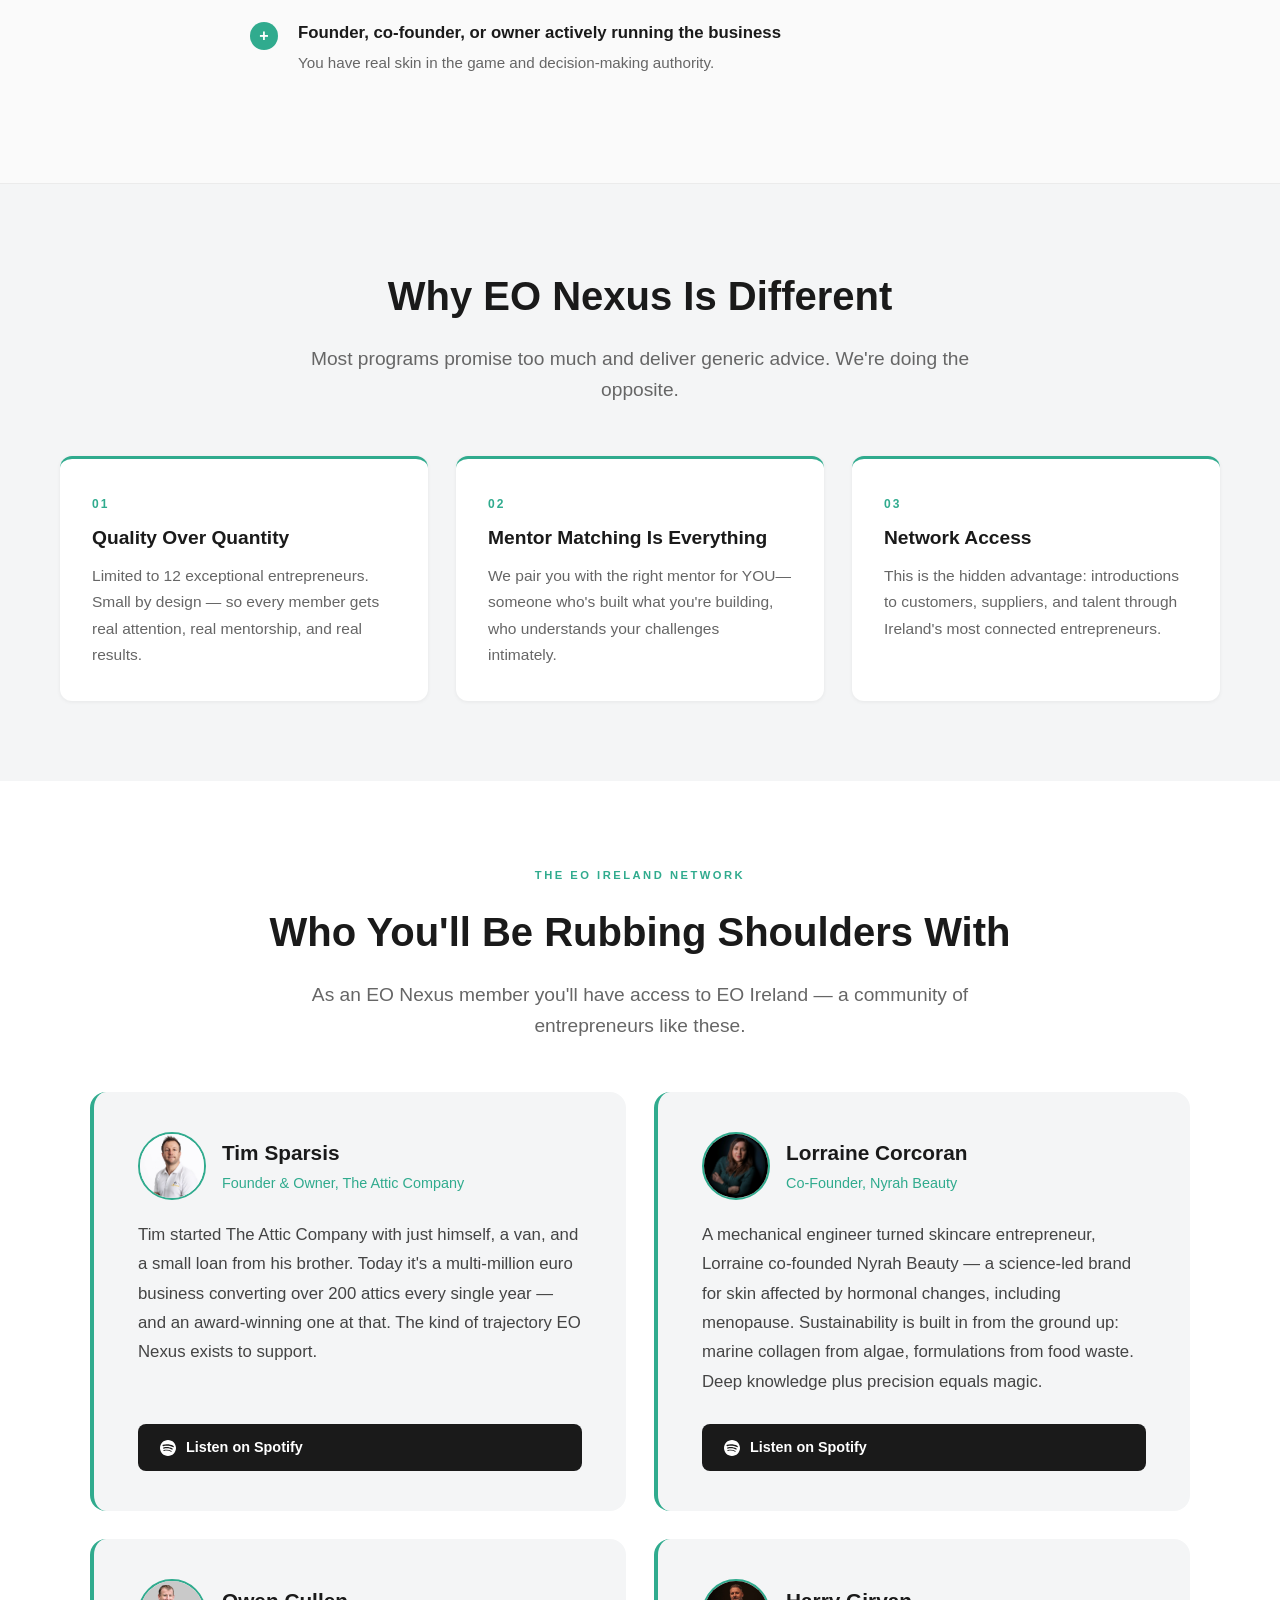
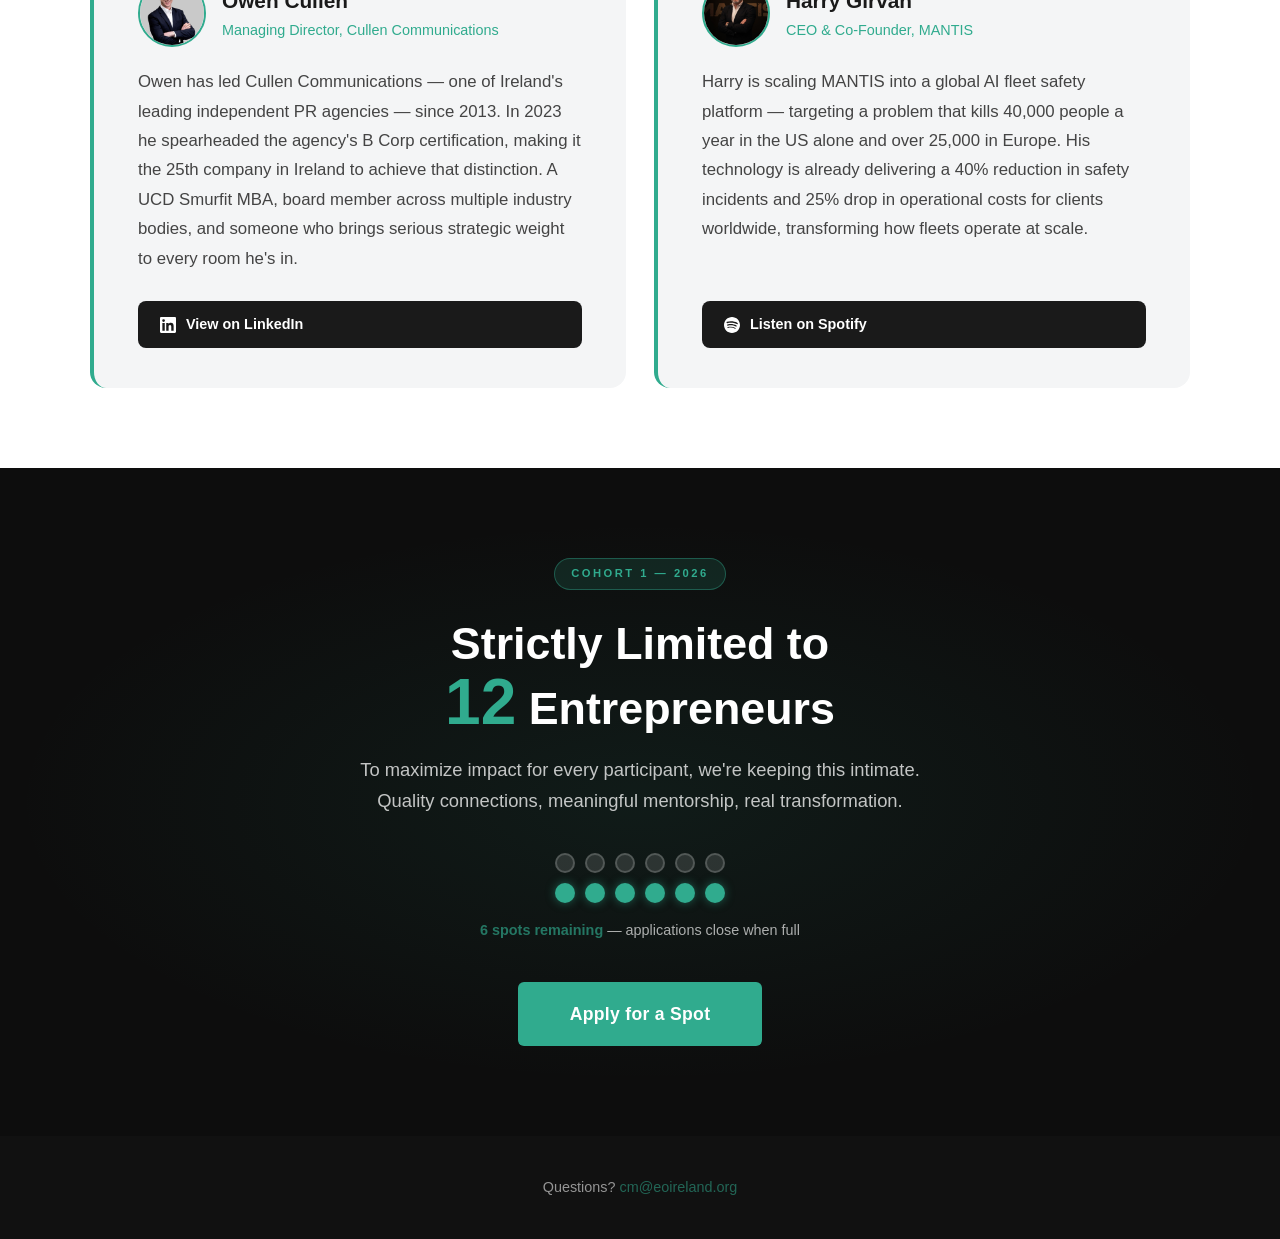
==== commit 7a044166: "update cohort spots to 6 filled, 6 remaining Co-Authored-By: Claude Opus 4.7 (1M context) <noreply@a" ====
--- a/index.html
+++ b/index.html
@@ -291,17 +291,17 @@
                     <div class="spot taken"></div>
                     <div class="spot taken"></div>
                     <div class="spot taken"></div>
-                    <div class="spot available"></div>
-                    <div class="spot available"></div>
-                    <div class="spot available"></div>
-                    <div class="spot available"></div>
-                    <div class="spot available"></div>
-                    <div class="spot available"></div>
-                    <div class="spot available"></div>
-                    <div class="spot available"></div>
-                    <div class="spot available"></div>
-                </div>
-                <p class="spots-status"><span class="spots-remaining">9 spots remaining</span> — applications close when full</p>
+                    <div class="spot taken"></div>
+                    <div class="spot taken"></div>
+                    <div class="spot taken"></div>
+                    <div class="spot available"></div>
+                    <div class="spot available"></div>
+                    <div class="spot available"></div>
+                    <div class="spot available"></div>
+                    <div class="spot available"></div>
+                    <div class="spot available"></div>
+                </div>
+                <p class="spots-status"><span class="spots-remaining">6 spots remaining</span> — applications close when full</p>
                 <a href="#applyForm" class="btn-exclusivity">Apply for a Spot</a>
             </div>
         </div>
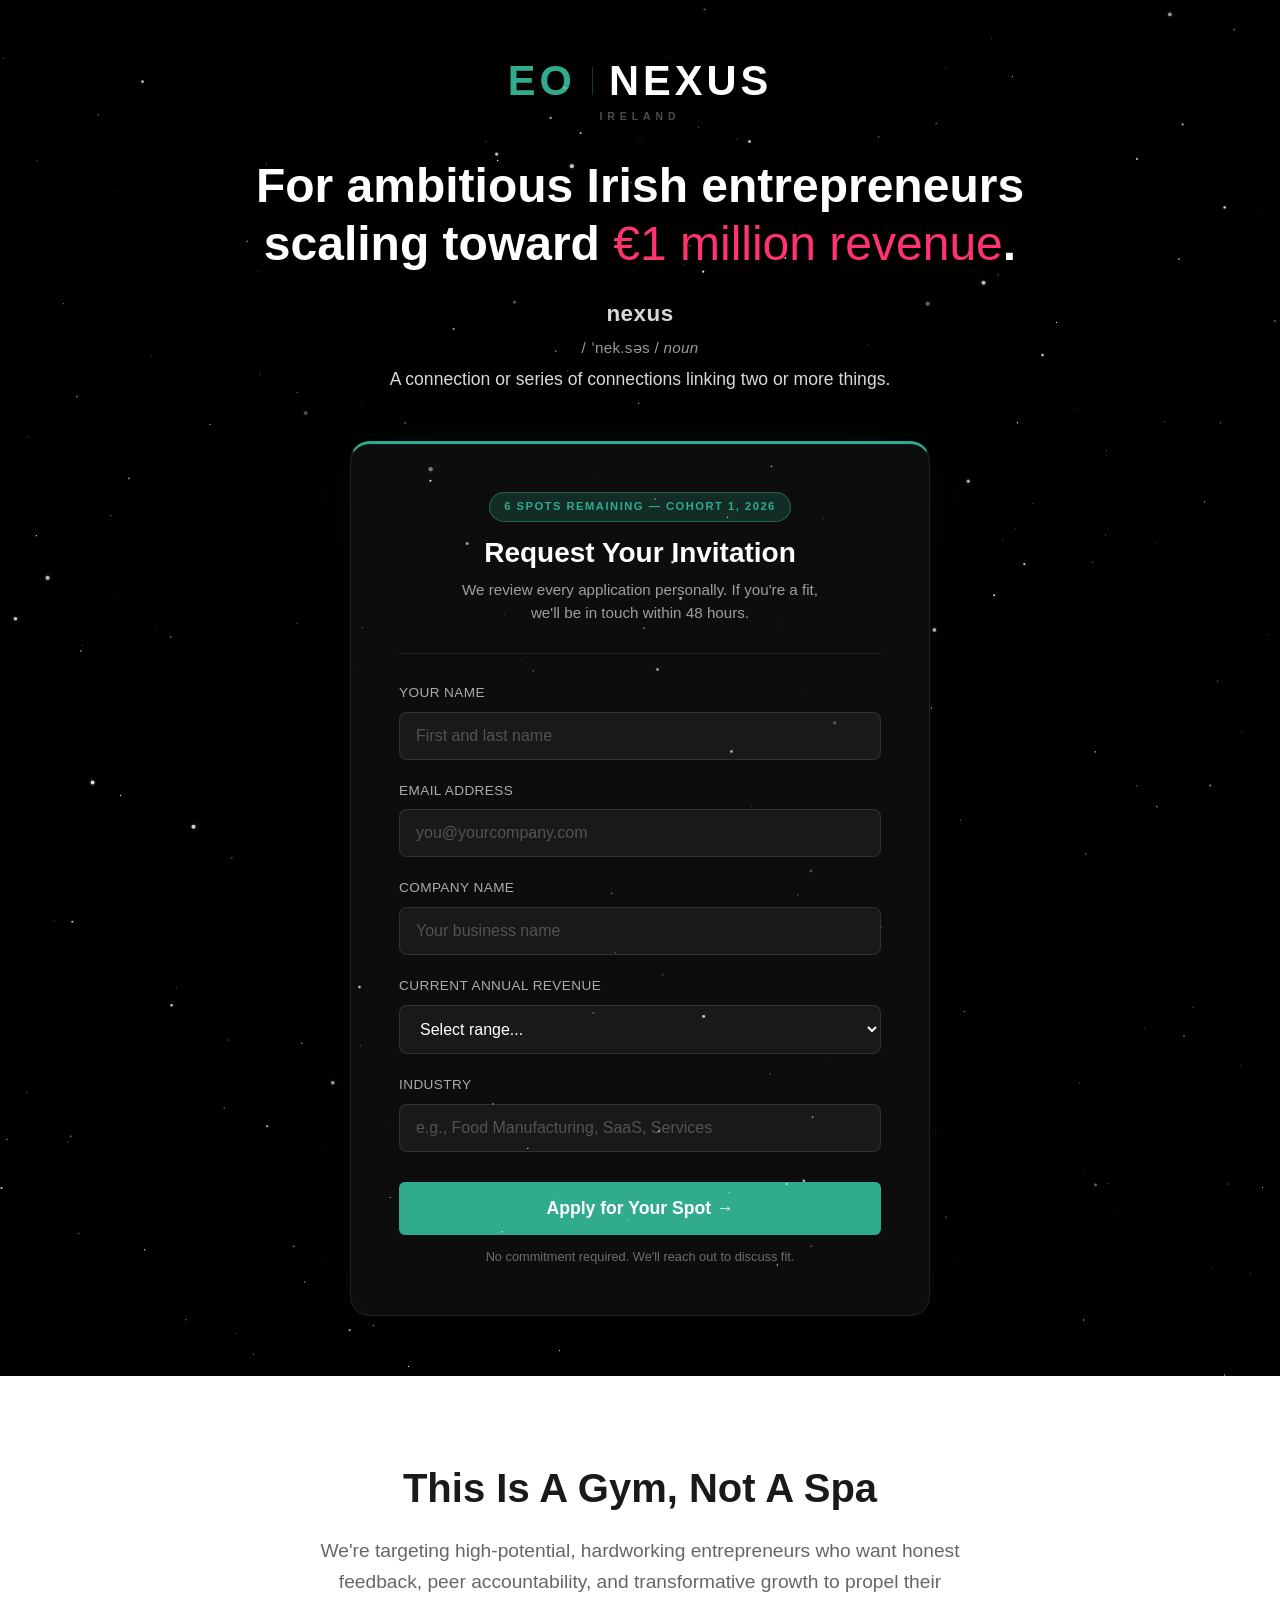
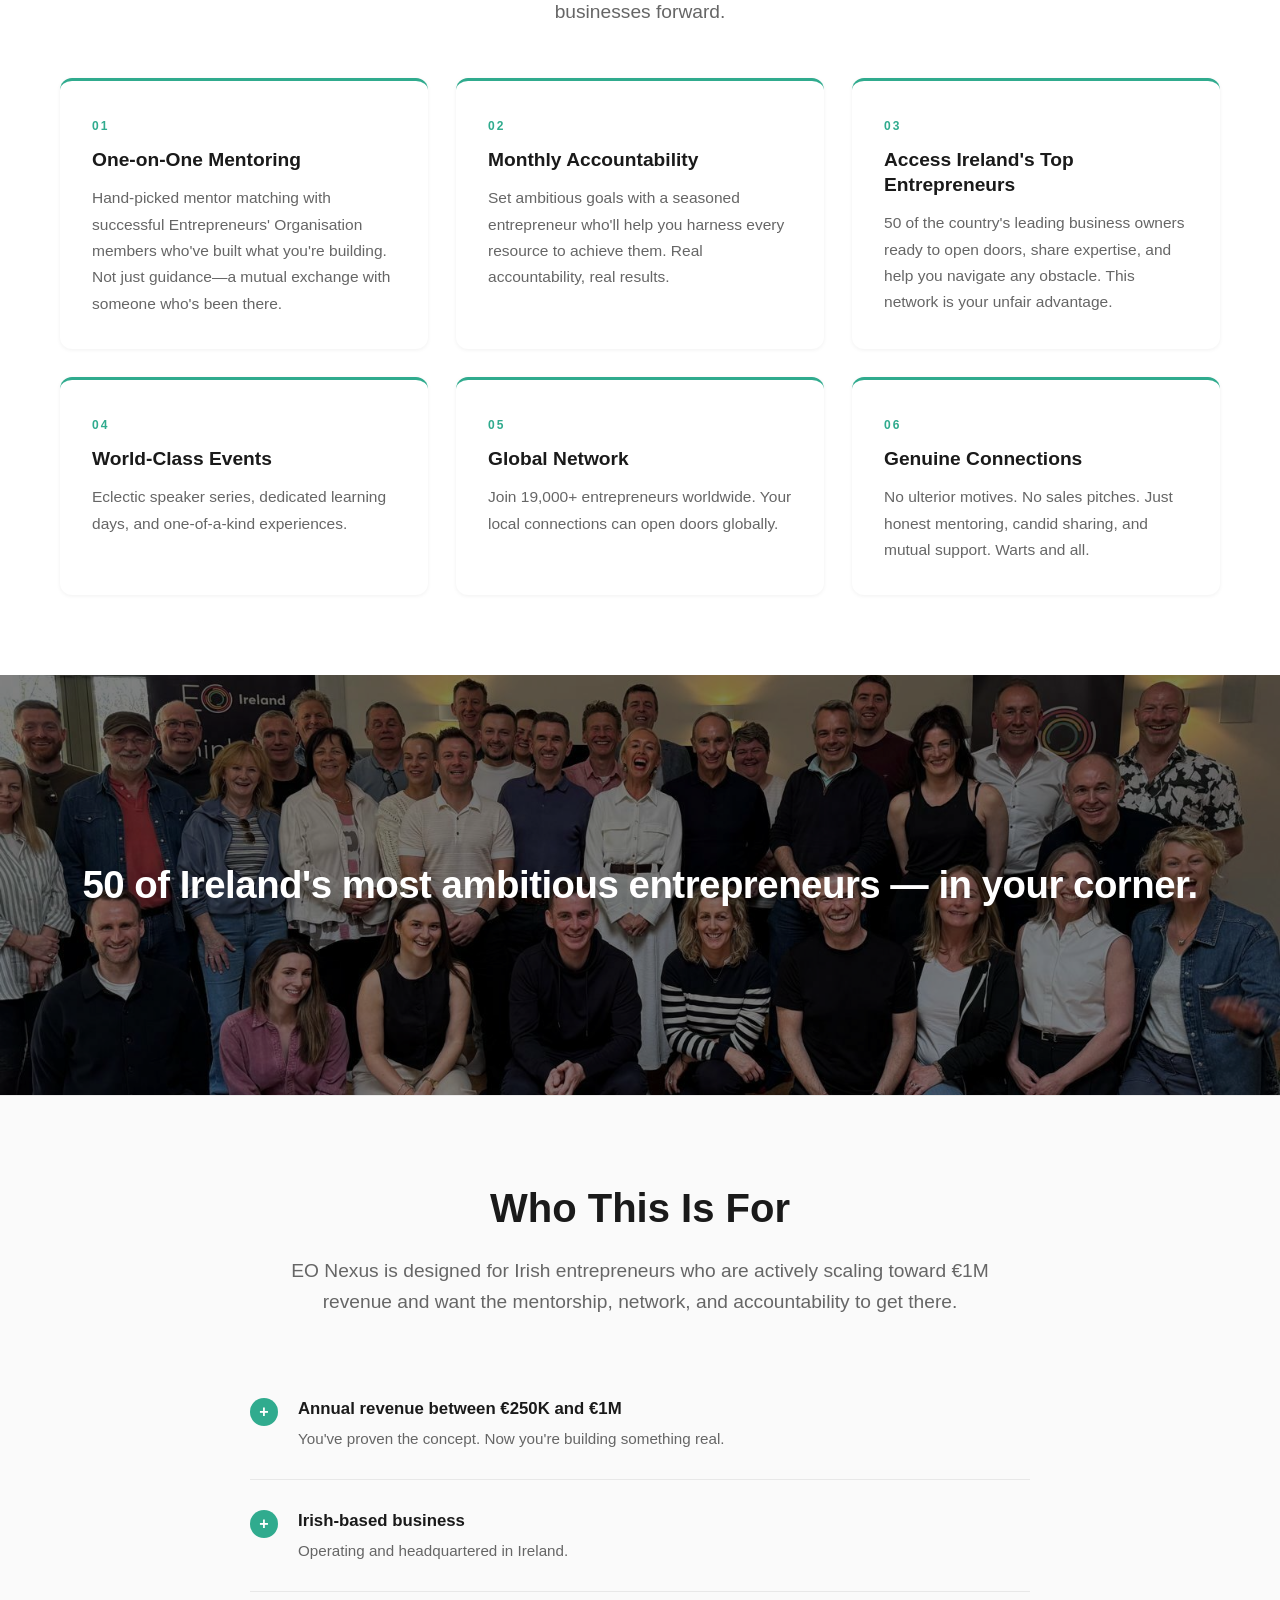
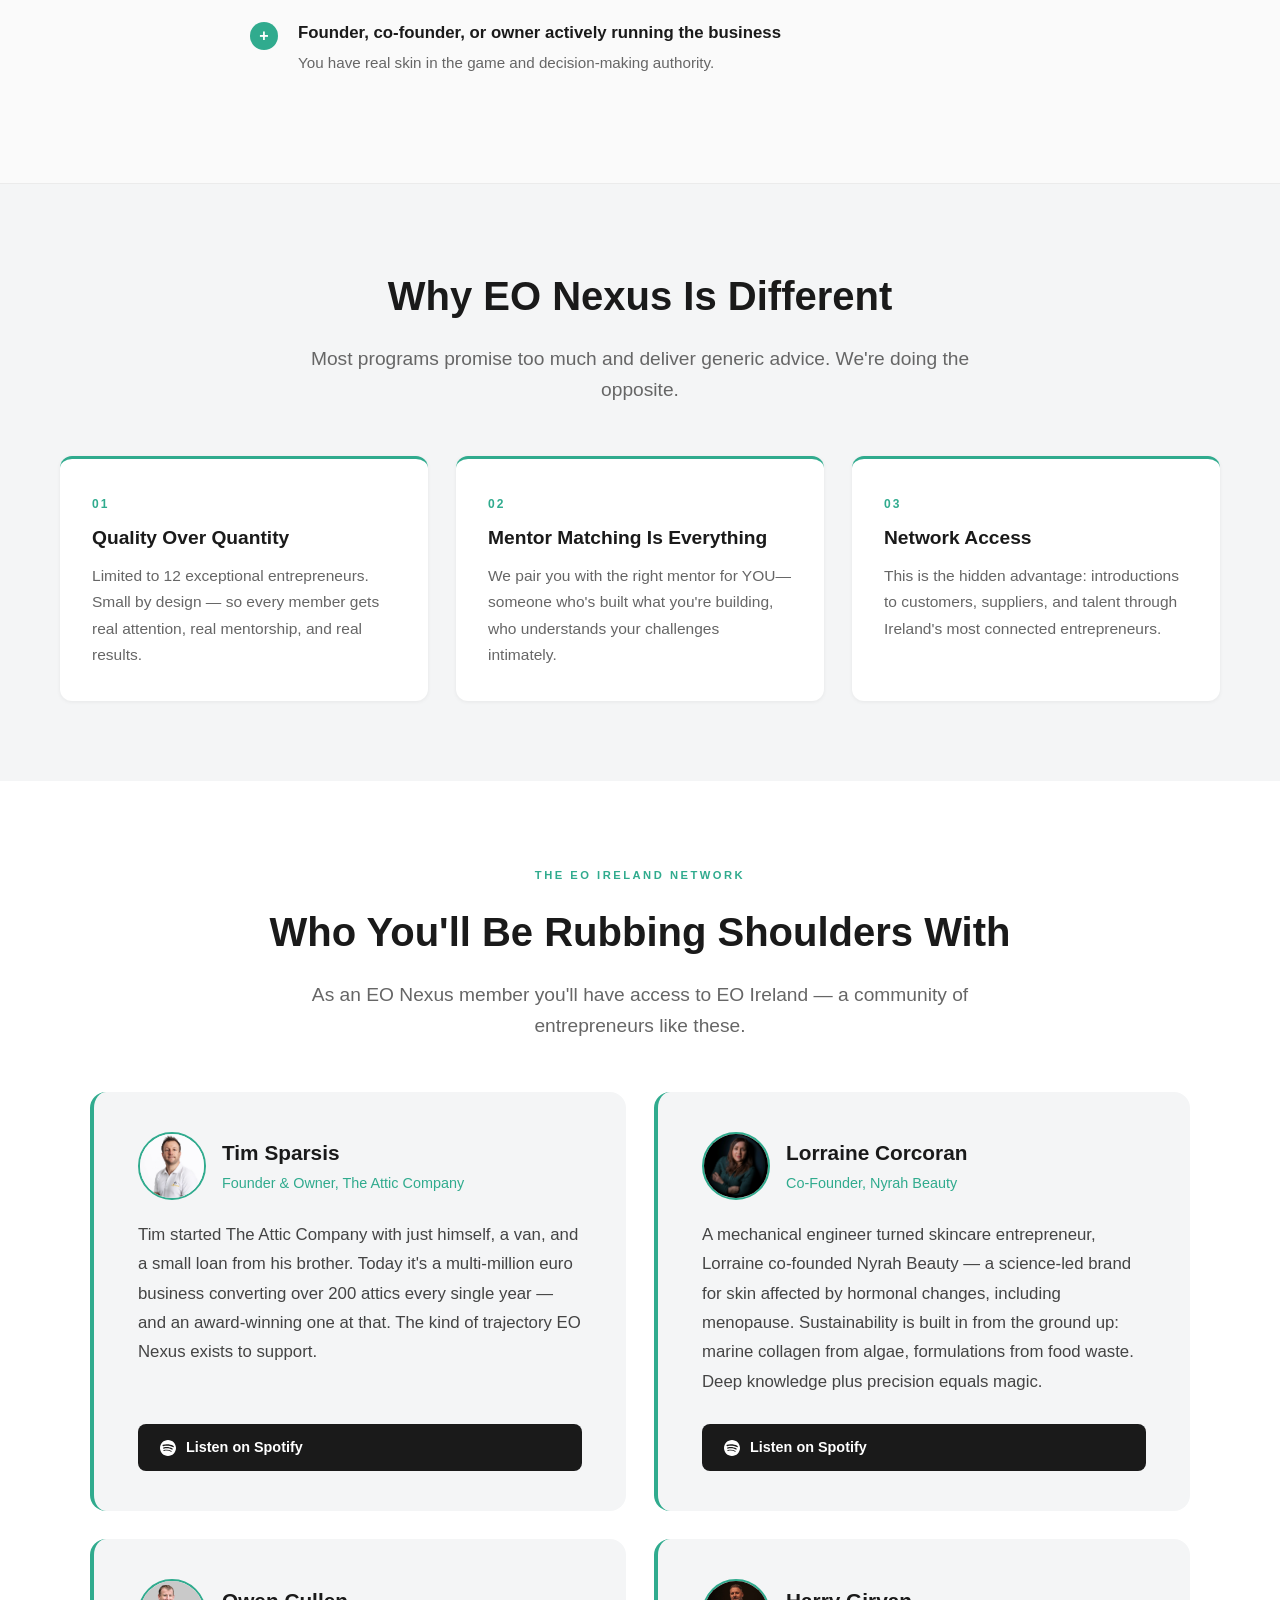
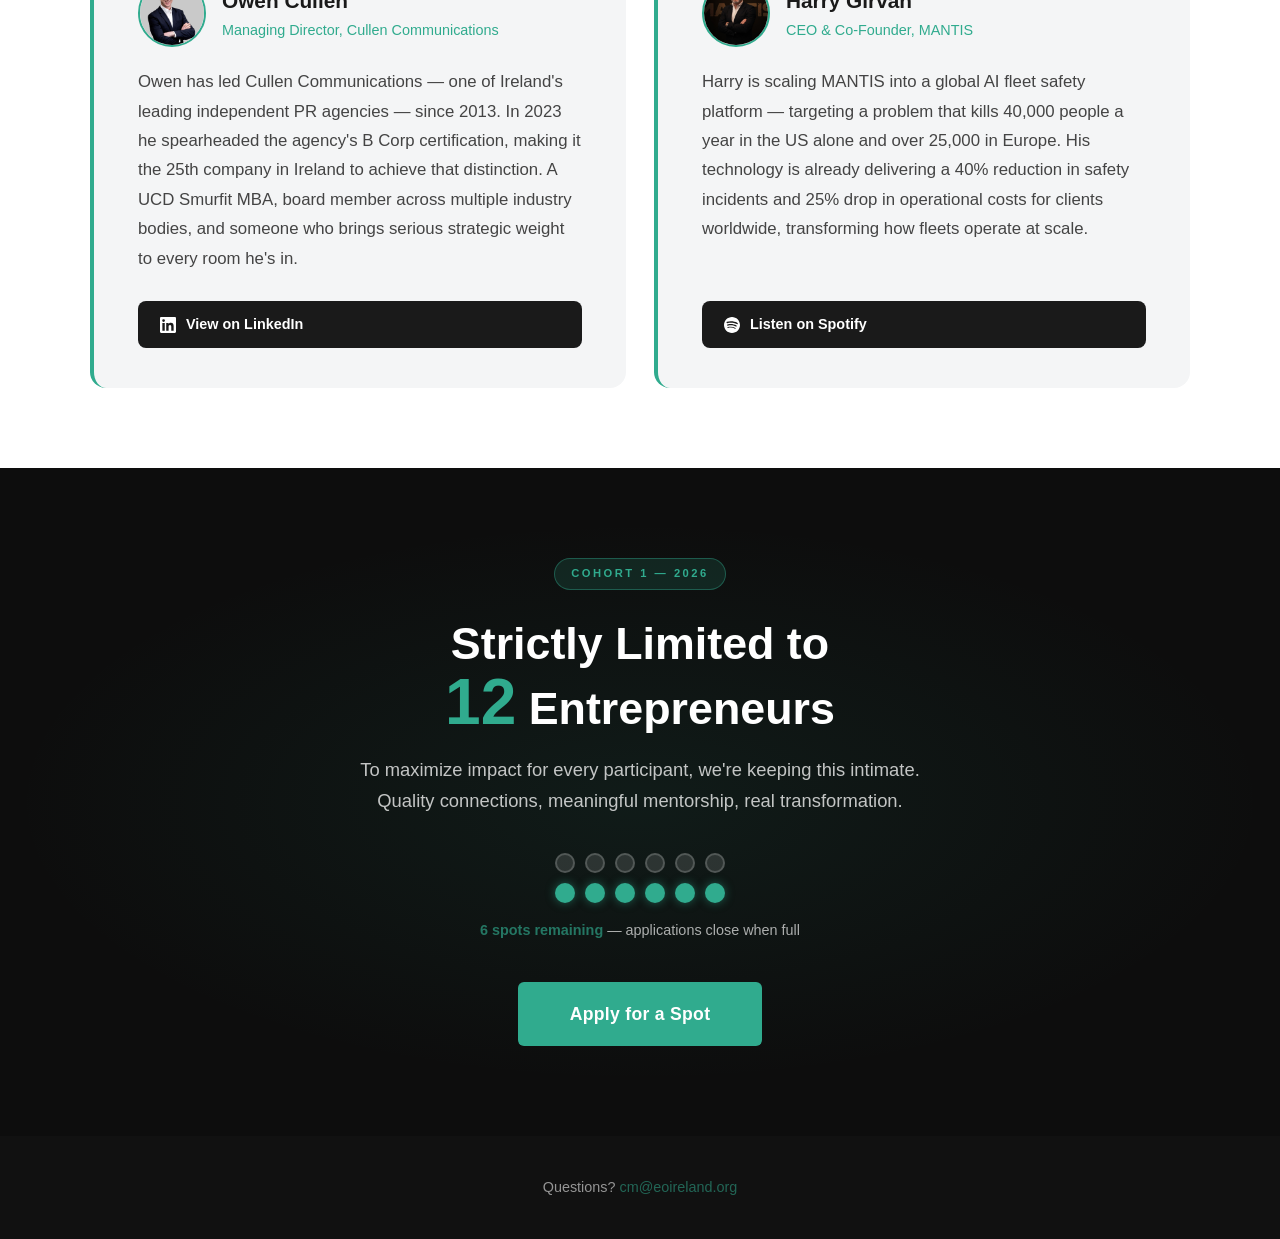
==== commit 83ca8c70: "update form badge to 6 spots remaining Co-Authored-By: Claude Opus 4.7 (1M context) <noreply@anthrop" ====
--- a/index.html
+++ b/index.html
@@ -40,7 +40,7 @@
                 
                 <div class="cta-section" id="applyForm">
                     <div class="form-header">
-                        <span class="form-badge">9 Spots Remaining — Cohort 1, 2026</span>
+                        <span class="form-badge">6 Spots Remaining — Cohort 1, 2026</span>
                         <h2 class="form-heading">Request Your Invitation</h2>
                         <p class="form-subtext">We review every application personally. If you're a fit, we'll be in touch within 48 hours.</p>
                     </div>
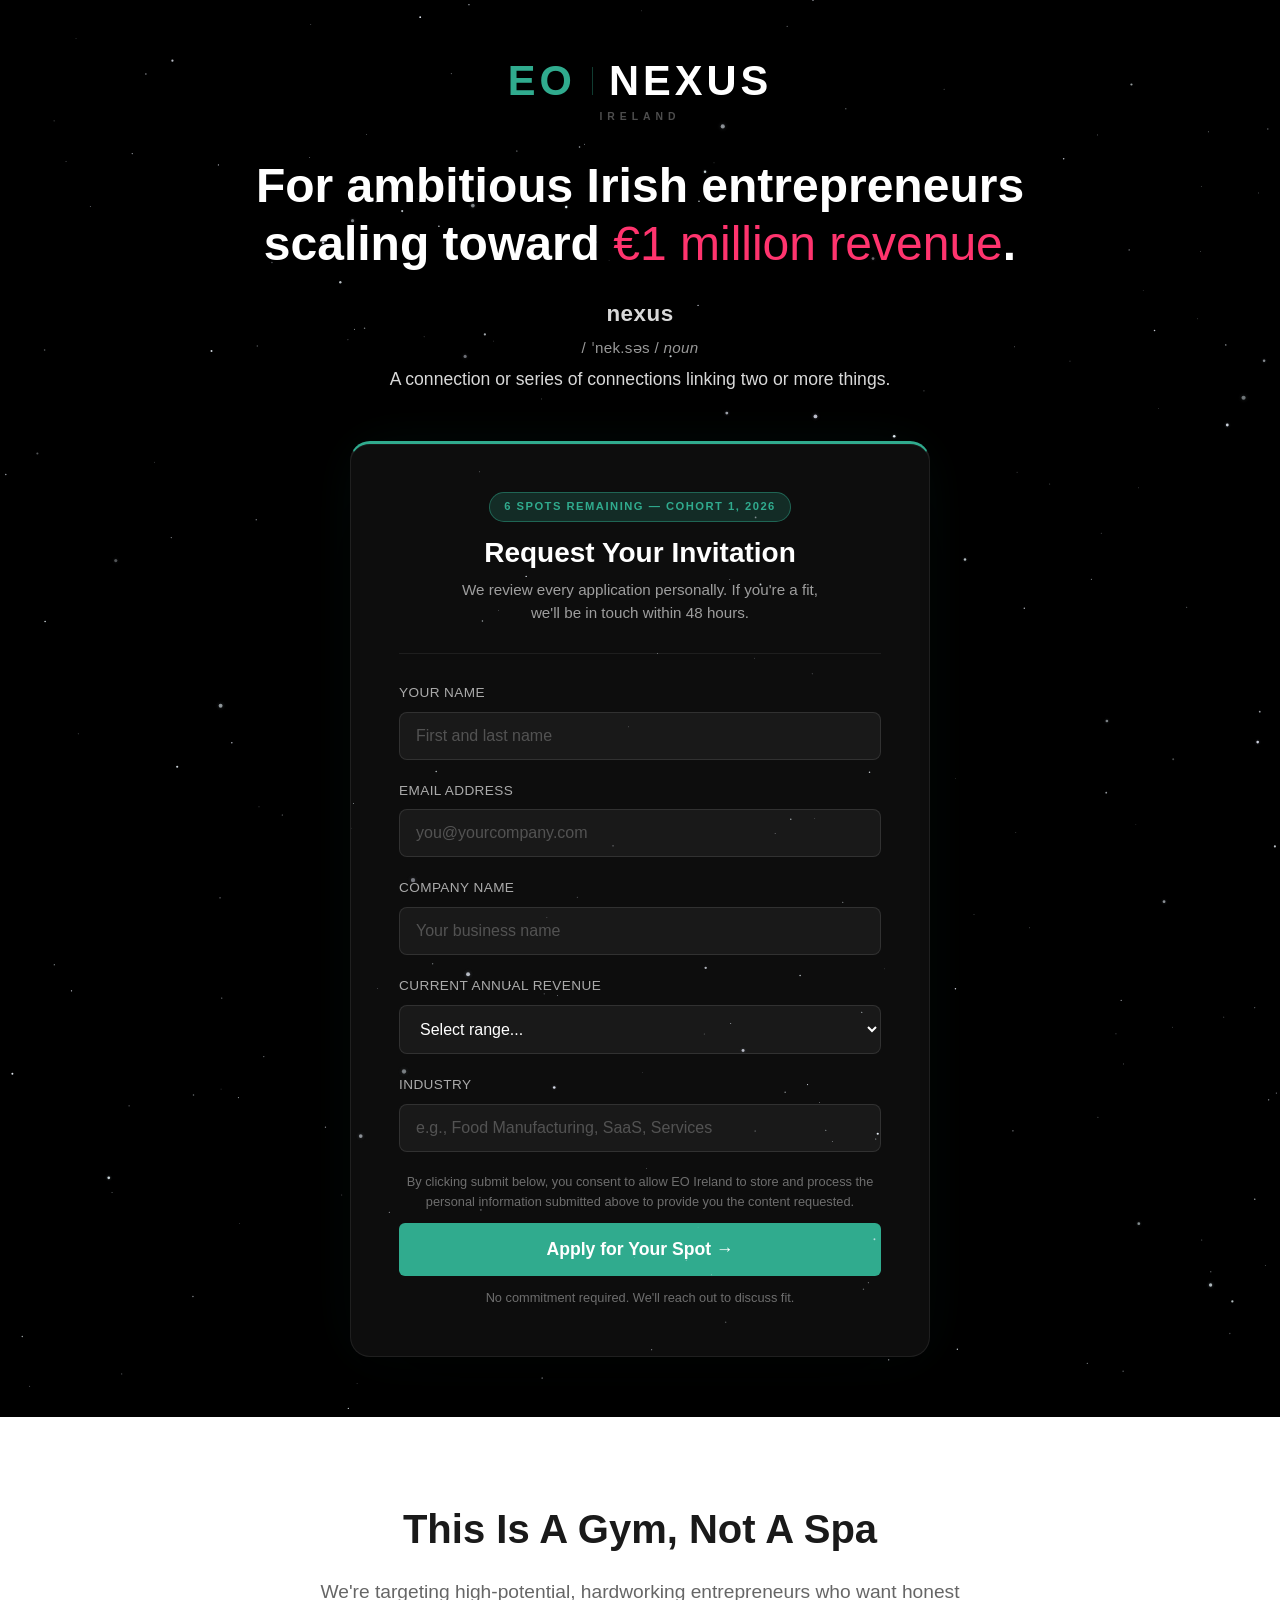
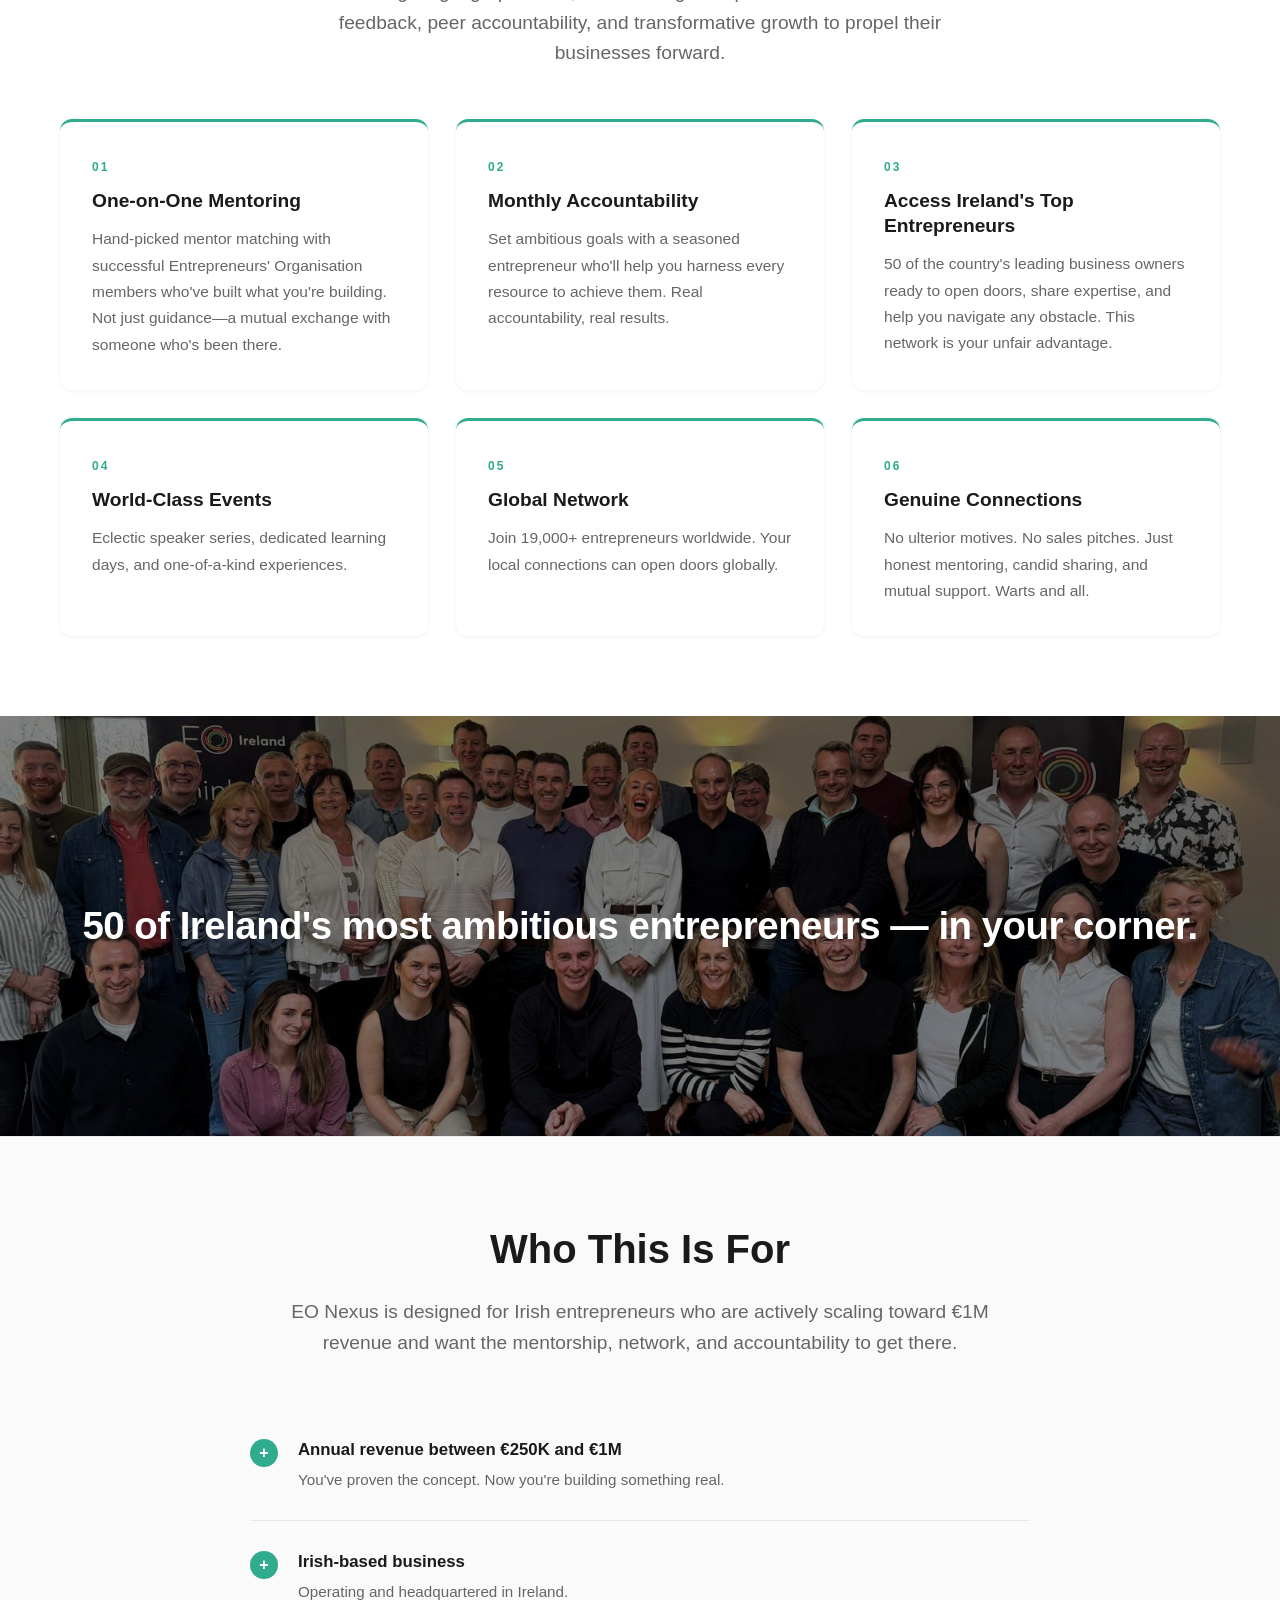
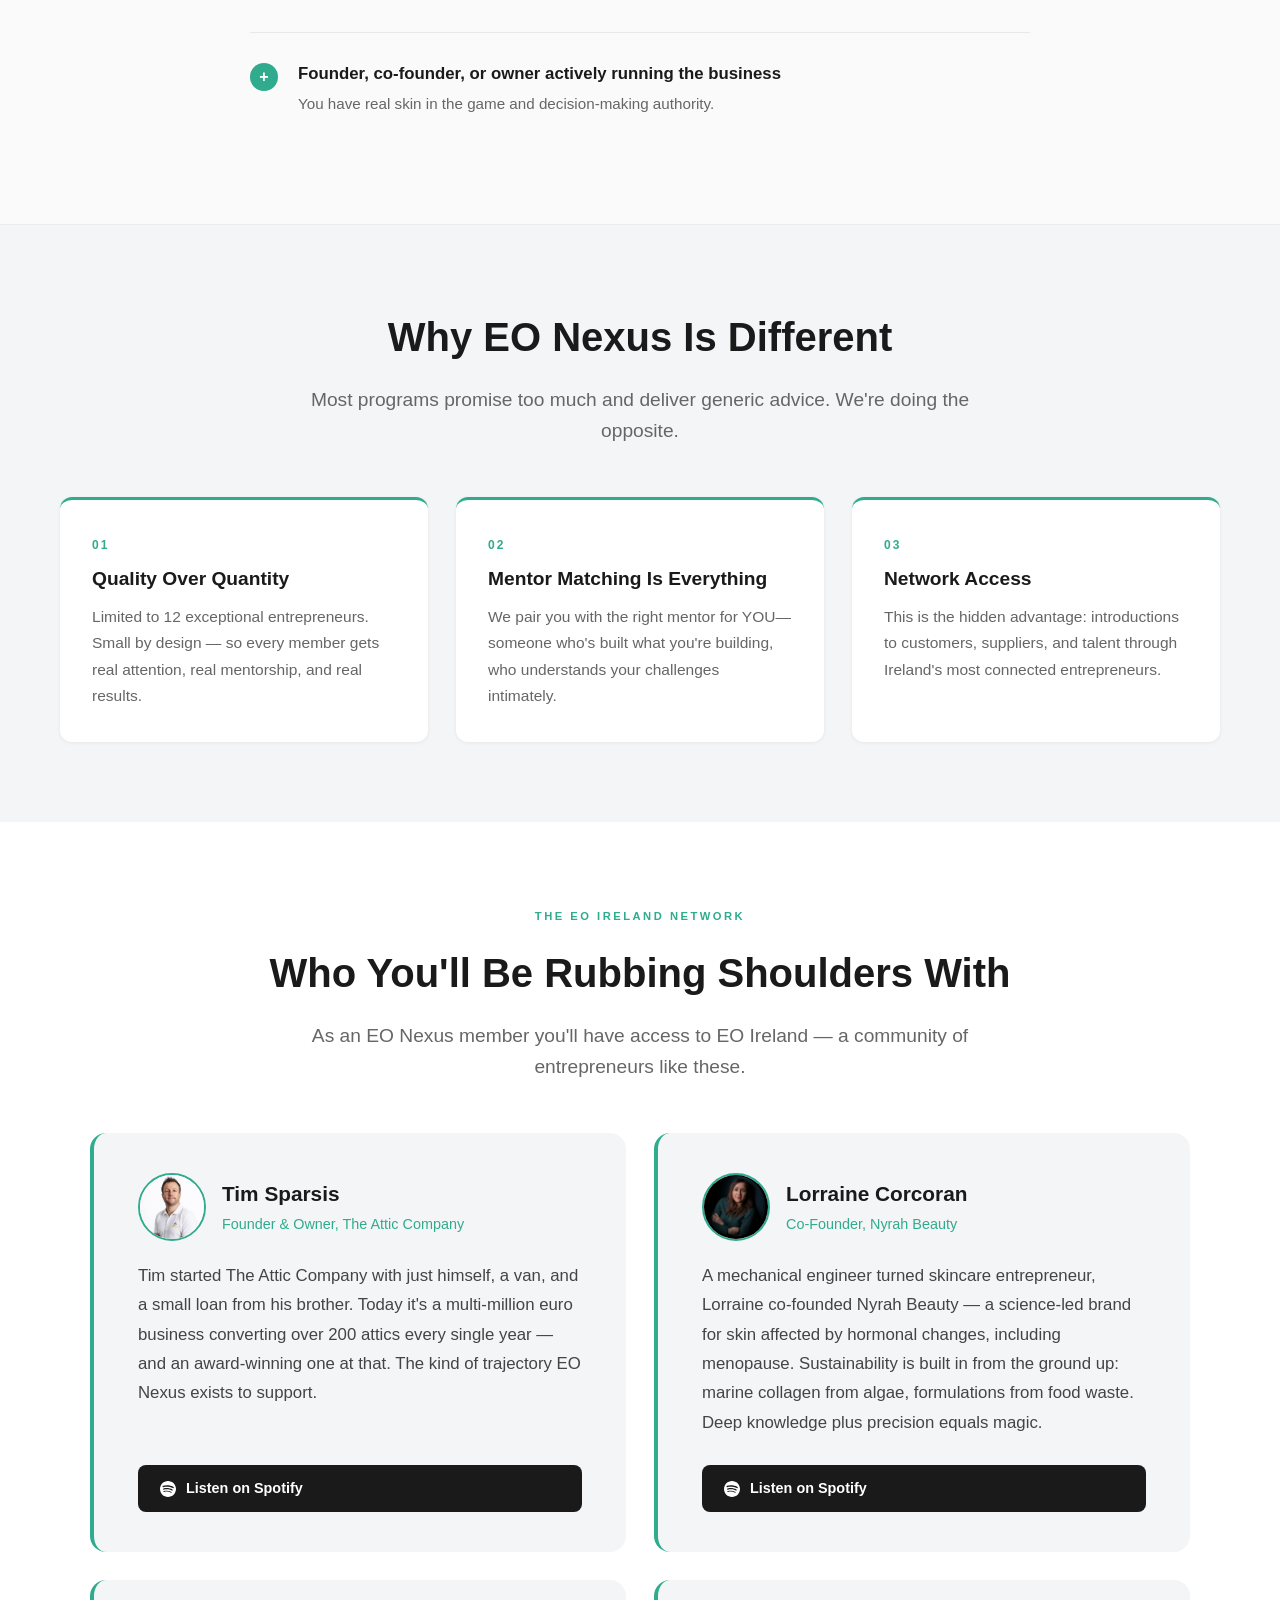
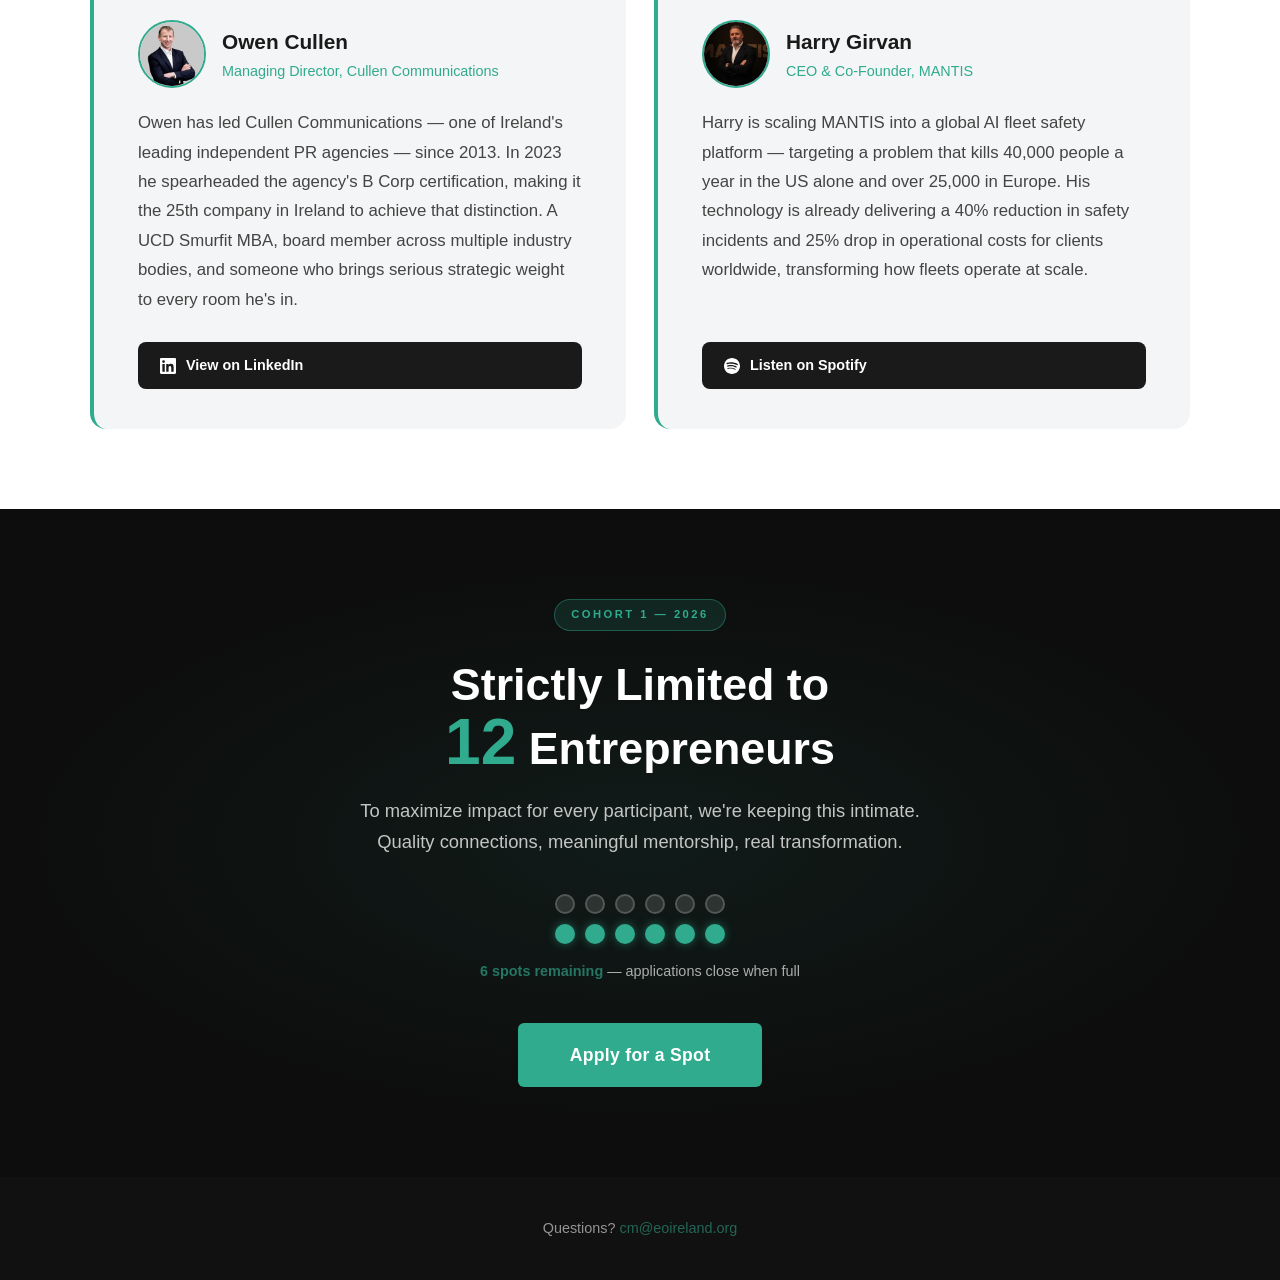
==== commit 543880b3: "feat: feed application form into HubSpot Forms API Replaces the Google Apps Script endpoint with EO " ====
--- a/index.html
+++ b/index.html
@@ -46,24 +46,27 @@
                     </div>
 
                     <hr class="form-divider">
-                    <div id="successMessage" class="success-message">
+                    <div id="successMessage" class="success-message" role="status">
                         Application received. We'll review it and be in touch within 48 hours.
                     </div>
-
-                    <form id="interestForm">
+                    <div id="errorMessage" class="error-message" role="alert">
+                        Something went wrong submitting your application. Please try again in a moment.
+                    </div>
+
+                    <form id="interestForm" method="post">
                         <div class="form-group">
                             <label for="name">Your Name</label>
-                            <input type="text" id="name" name="name" placeholder="First and last name" required>
+                            <input type="text" id="name" name="name" placeholder="First and last name" pattern=".*\S.*" title="Please enter your name" maxlength="100" required>
                         </div>
 
                         <div class="form-group">
                             <label for="email">Email Address</label>
-                            <input type="email" id="email" name="email" placeholder="you@yourcompany.com" required>
+                            <input type="email" id="email" name="email" placeholder="you@yourcompany.com" maxlength="254" required>
                         </div>
 
                         <div class="form-group">
                             <label for="company">Company Name</label>
-                            <input type="text" id="company" name="company" placeholder="Your business name" required>
+                            <input type="text" id="company" name="company" placeholder="Your business name" maxlength="150" required>
                         </div>
 
                         <div class="form-group">
@@ -80,9 +83,15 @@
 
                         <div class="form-group">
                             <label for="industry">Industry</label>
-                            <input type="text" id="industry" name="industry" placeholder="e.g., Food Manufacturing, SaaS, Services" required>
-                        </div>
-
+                            <input type="text" id="industry" name="industry" placeholder="e.g., Food Manufacturing, SaaS, Services" maxlength="100" required>
+                        </div>
+
+                        <div class="hp-field" aria-hidden="true">
+                            <label for="website">Website</label>
+                            <input type="text" id="website" name="website" tabindex="-1" autocomplete="off">
+                        </div>
+
+                        <p class="form-disclaimer">By clicking submit below, you consent to allow EO Ireland to store and process the personal information submitted above to provide you the content requested.</p>
                         <button type="submit" class="btn-primary">Apply for Your Spot &rarr;</button>
                         <p class="form-disclaimer">No commitment required. We'll reach out to discuss fit.</p>
                     </form>
@@ -406,30 +415,113 @@
             initStars();
             tick();
         })();
+    </script>
+    <script>
+        // Form handling lives in its own script block so a failure in the
+        // decorative canvas code above can never prevent the submit handler
+        // from attaching (which would fall back to a native GET submit,
+        // leaking applicant details into the URL).
+
+        // HubSpot Forms Submission API — EO Ireland portal / EO Nexus application form
+        const HUBSPOT_SUBMIT_URL = 'https://api.hsforms.com/submissions/v3/integration/submit/8966910/0c940532-366f-4289-98aa-5cc454201603';
+        const HUBSPOT_CONTACT = '0-1'; // objectTypeId for contact properties
 
         document.getElementById('interestForm').addEventListener('submit', function(e) {
             e.preventDefault();
 
             const form = this;
-
-            // Explicitly capture all field values before any reset
-            const payload = new URLSearchParams({
-                name:     form.querySelector('[name="name"]').value,
-                email:    form.querySelector('[name="email"]').value,
-                company:  form.querySelector('[name="company"]').value,
-                revenue:  form.querySelector('[name="revenue"]').value,
-                industry: form.querySelector('[name="industry"]').value
+            const submitBtn = form.querySelector('button[type="submit"]');
+            const successMessage = document.getElementById('successMessage');
+            const errorMessage = document.getElementById('errorMessage');
+
+            // Honeypot: real users never see this field; silently drop bot fills
+            if (form.querySelector('[name="website"]').value) {
+                successMessage.classList.add('show');
+                form.reset();
+                return;
+            }
+
+            const fullName = form.querySelector('[name="name"]').value.trim();
+            const nameParts = fullName.split(/\s+/);
+            const firstname = nameParts[0] || '';
+            // HubSpot form requires a last name; '-' marks "not provided"
+            const lastname = nameParts.slice(1).join(' ') || '-';
+
+            const revenueSelect = form.querySelector('[name="revenue"]');
+            const revenueLabel = revenueSelect.selectedOptions[0] ? revenueSelect.selectedOptions[0].text : '';
+
+            // Membership tier on the HubSpot form is inferred from the revenue band.
+            // Values must byte-match the form's dropdown options — including the
+            // unbalanced paren in the Accelerator option, which is exactly how the
+            // option is defined in the live HubSpot form (verified 2026-06-10).
+            const ACCELERATOR_BANDS = ['250k-500k', '500k-750k', '750k-1m'];
+            const membershipType =
+                revenueSelect.value === 'over-1m'               ? 'EO Membership (Revenue: €1m+)' :
+                ACCELERATOR_BANDS.includes(revenueSelect.value) ? 'Accelerator Member (Revenue (€250k-€1m)' :
+                                                                  'Other Query';
+
+            // The HubSpot form has no company/industry/revenue fields, so they go
+            // into the required "Tell us about yourself" message field
+            const message =
+                'Company: ' + form.querySelector('[name="company"]').value + '\n' +
+                'Industry: ' + form.querySelector('[name="industry"]').value + '\n' +
+                'Annual Revenue: ' + revenueLabel;
+
+            const payload = {
+                fields: [
+                    { objectTypeId: HUBSPOT_CONTACT, name: 'firstname', value: firstname },
+                    { objectTypeId: HUBSPOT_CONTACT, name: 'lastname', value: lastname },
+                    { objectTypeId: HUBSPOT_CONTACT, name: 'email', value: form.querySelector('[name="email"]').value },
+                    { objectTypeId: HUBSPOT_CONTACT, name: 'message', value: message },
+                    { objectTypeId: HUBSPOT_CONTACT, name: 'membership_type', value: membershipType }
+                ],
+                context: {
+                    pageUri: window.location.href,
+                    pageName: document.title
+                },
+                legalConsentOptions: {
+                    consent: {
+                        consentToProcess: true,
+                        text: 'By clicking submit below, you consent to allow EO Ireland to store and process the personal information submitted above to provide you the content requested.'
+                    }
+                }
+            };
+
+            const hutk = document.cookie.match(/(?:^|;\s*)hubspotutk=([^;]+)/);
+            if (hutk) payload.context.hutk = hutk[1];
+
+            successMessage.classList.remove('show');
+            errorMessage.classList.remove('show');
+            submitBtn.disabled = true;
+            const originalBtnHtml = submitBtn.innerHTML;
+            submitBtn.textContent = 'Submitting…';
+
+            fetch(HUBSPOT_SUBMIT_URL, {
+                method: 'POST',
+                headers: { 'Content-Type': 'application/json' },
+                body: JSON.stringify(payload),
+                keepalive: true,
+                signal: (typeof AbortSignal !== 'undefined' && AbortSignal.timeout) ? AbortSignal.timeout(15000) : undefined
+            }).then(function(res) {
+                if (!res.ok) {
+                    const httpError = new Error('HubSpot submission failed: HTTP ' + res.status);
+                    httpError.isValidation = res.status >= 400 && res.status < 500;
+                    throw httpError;
+                }
+                if (typeof gtag === 'function') gtag('event', 'generate_lead', { form: 'eo_nexus_application' });
+                successMessage.classList.add('show');
+                form.reset();
+            }).catch(function(err) {
+                console.error('Application form submission failed', err);
+                errorMessage.textContent = (err && err.isValidation)
+                    ? 'There was a problem with your submission — please check your details and try again.'
+                    : 'Something went wrong submitting your application. Please try again in a moment.';
+                if (typeof gtag === 'function') gtag('event', 'form_submit_error', { form: 'eo_nexus_application', error: String((err && err.message) || err) });
+                errorMessage.classList.add('show');
+            }).finally(function() {
+                submitBtn.disabled = false;
+                submitBtn.innerHTML = originalBtnHtml;
             });
-
-            // Send data in background
-            fetch("https://script.google.com/macros/s/AKfycbzRDS-T9kE5uAwz7fj_XmFc9R9fgwTdM7nwCqtqgIvEFOs3jNVZlJSsEtFuts1oqIKc/exec", {
-                method: "POST",
-                body: payload
-            }).catch(function() {});
-
-            // Show success immediately
-            document.getElementById('successMessage').classList.add('show');
-            form.reset();
         });
     </script>
 </body>
--- a/styles.css
+++ b/styles.css
@@ -248,10 +248,17 @@
     margin-top: 10px;
 }
 
-.btn-primary:hover {
+.btn-primary:hover:not(:disabled) {
     background: #27967c;
     transform: translateY(-2px);
     box-shadow: 0 10px 25px rgba(48, 171, 142, 0.35);
+}
+
+.btn-primary:disabled {
+    opacity: 0.6;
+    cursor: not-allowed;
+    transform: none;
+    box-shadow: none;
 }
 
 .form-disclaimer {
@@ -275,6 +282,31 @@
 
 .success-message.show {
     display: block;
+}
+
+.error-message {
+    display: none;
+    background: rgba(214, 69, 69, 0.12);
+    border: 1px solid rgba(214, 69, 69, 0.4);
+    color: #d64545;
+    padding: 20px;
+    border-radius: 6px;
+    margin-bottom: 20px;
+    text-align: center;
+    font-weight: 500;
+}
+
+.error-message.show {
+    display: block;
+}
+
+/* Honeypot — hidden from real users; bots that fill it are ignored */
+.hp-field {
+    position: absolute;
+    left: -9999px;
+    width: 1px;
+    height: 1px;
+    overflow: hidden;
 }
 
 /* ─── Section Shared ────────────────────────── */
